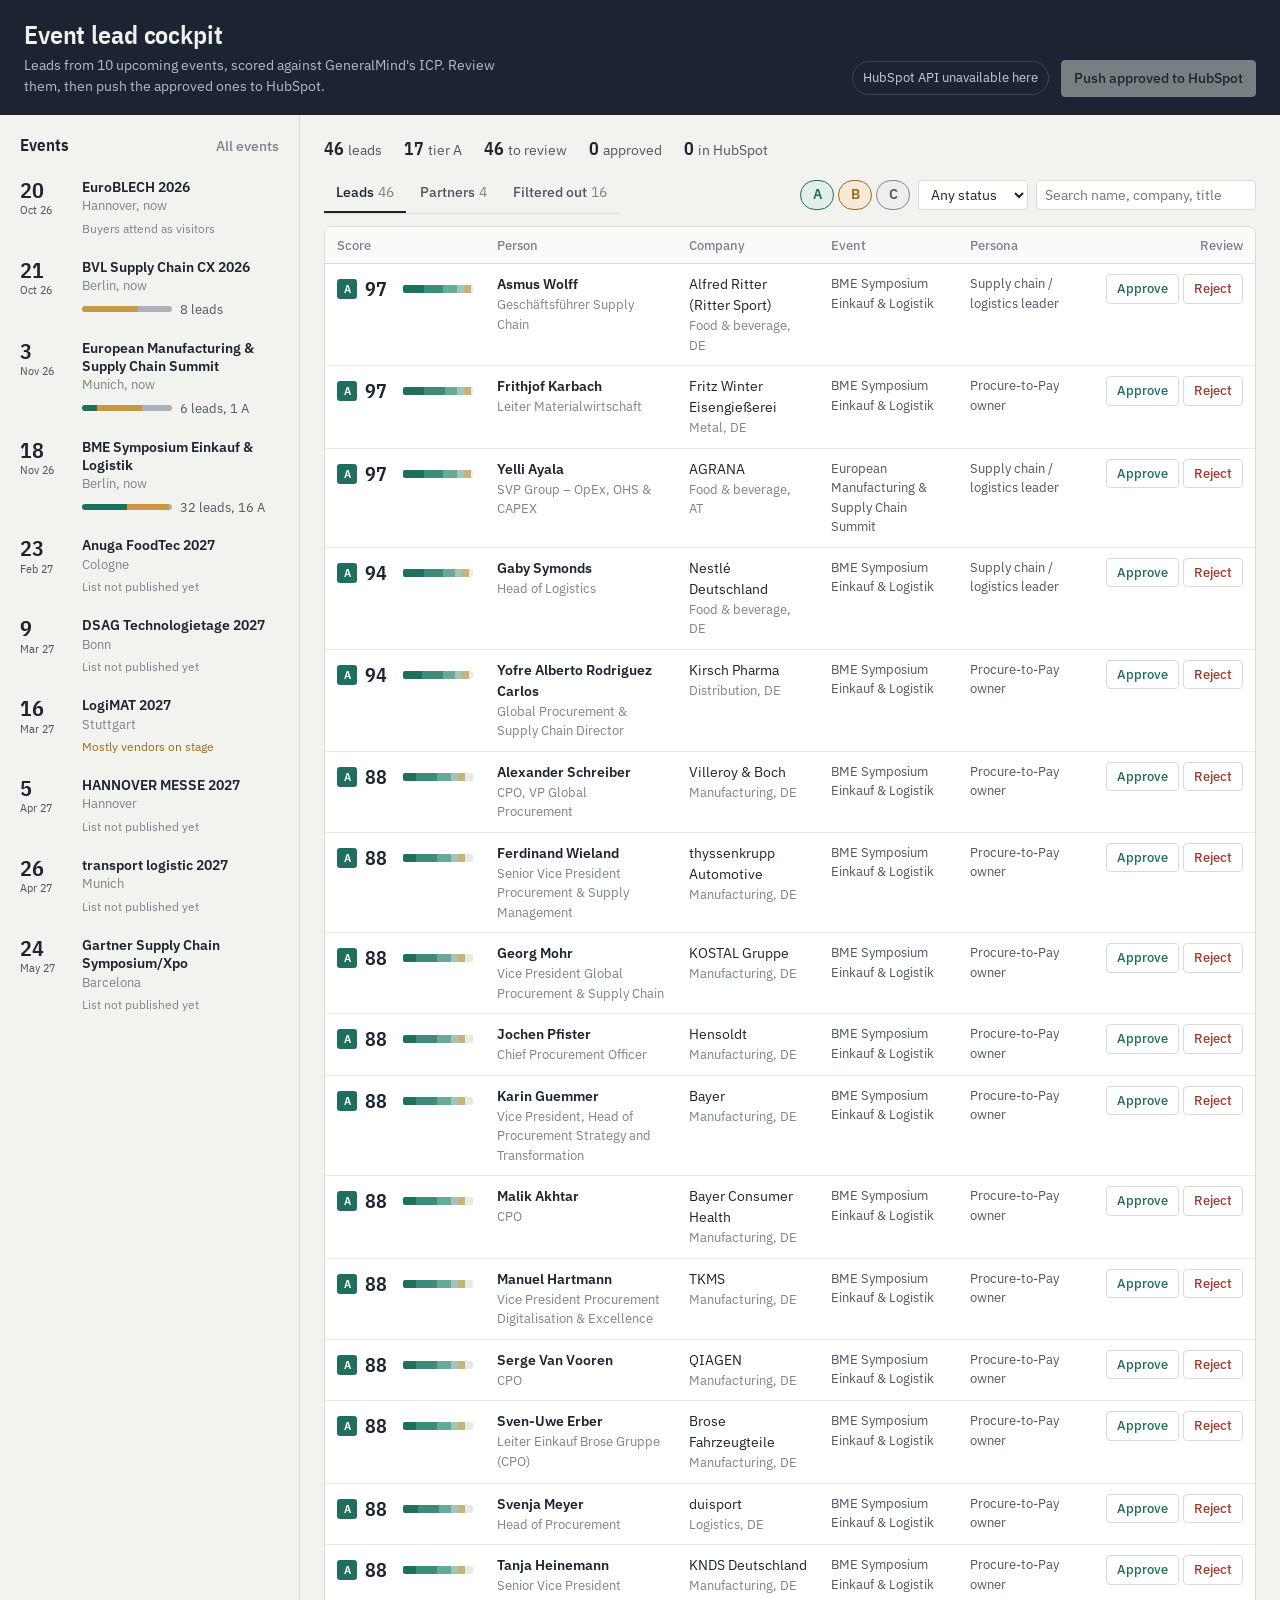
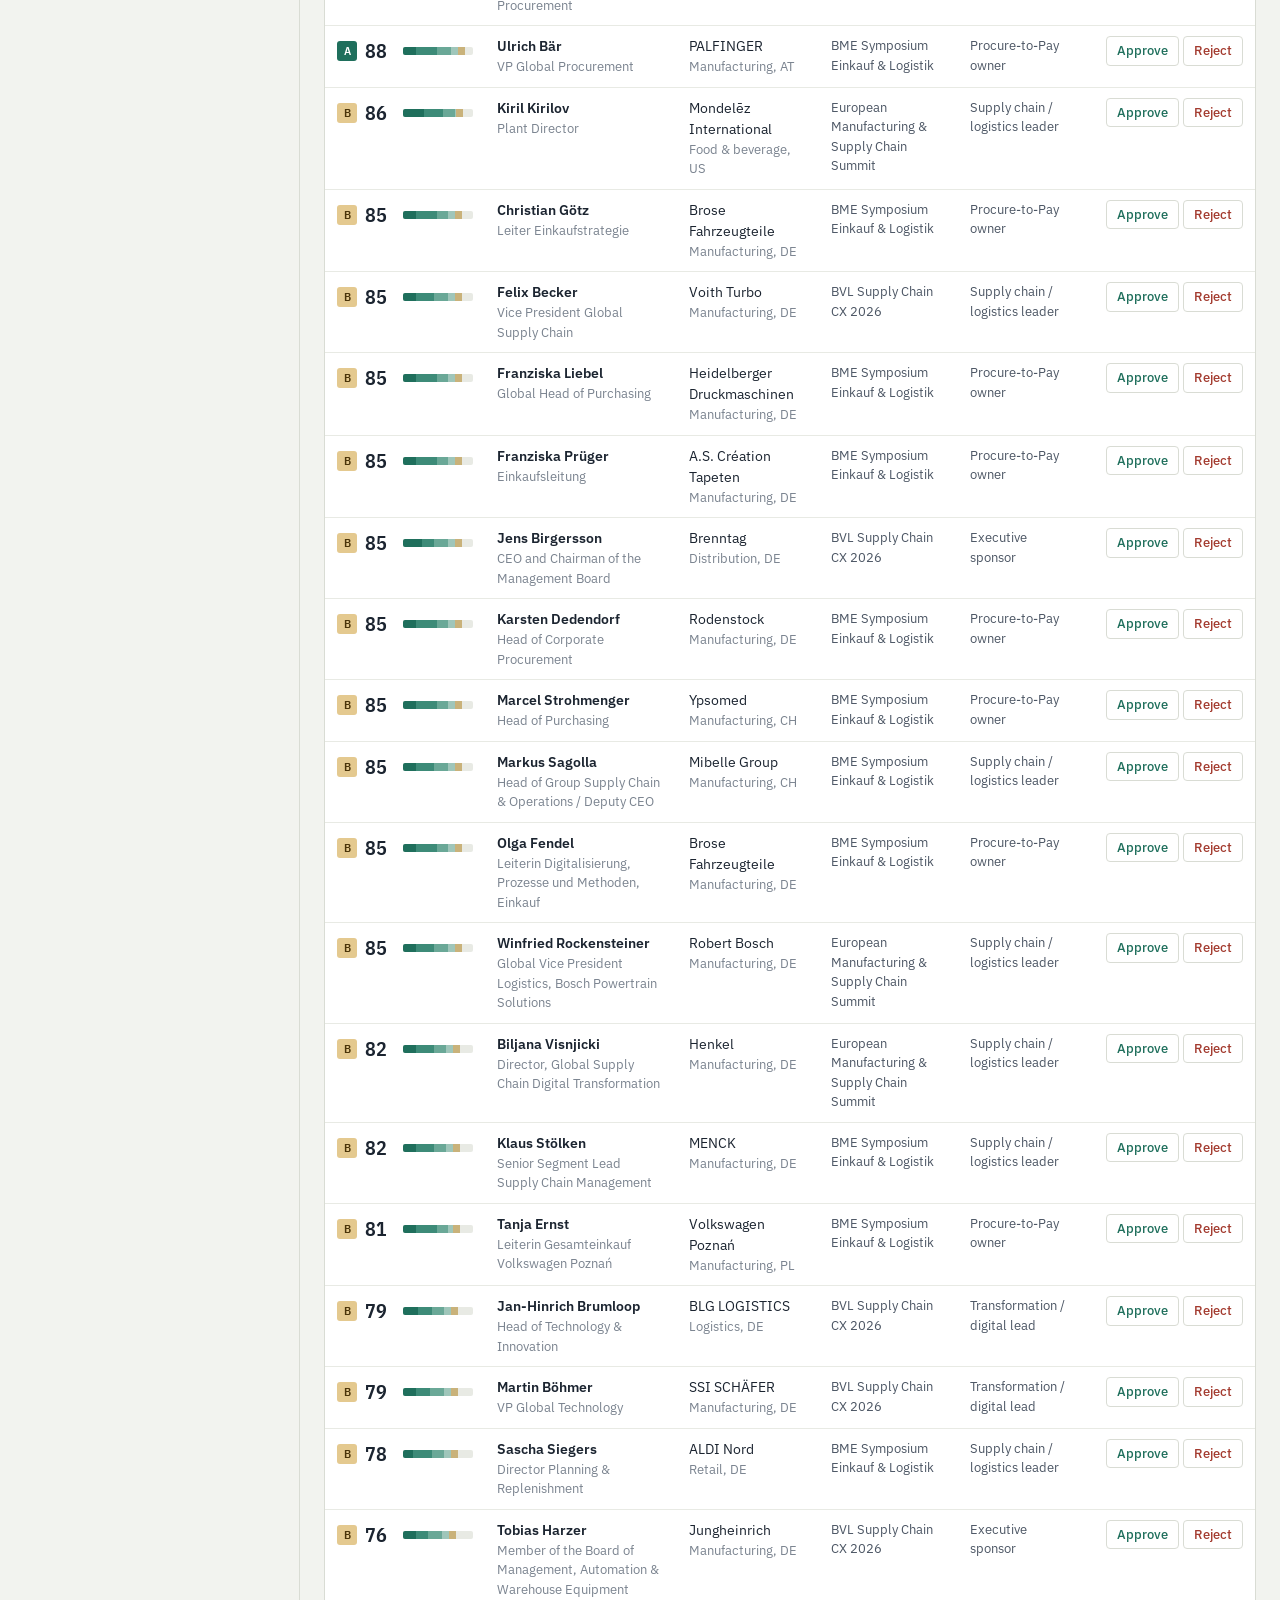
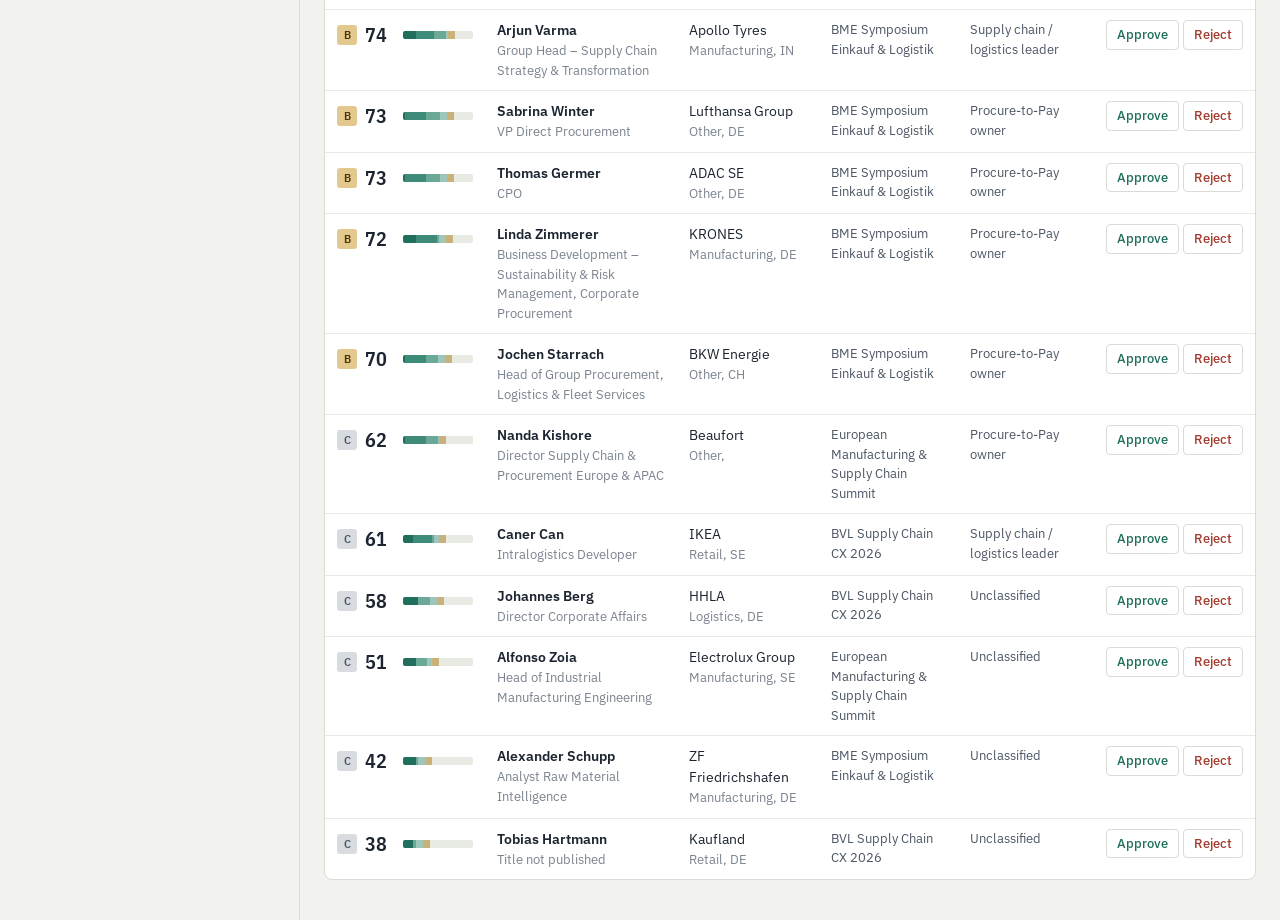
==== index.html @ 16a20e2e "Event lead cockpit: 10 events, ICP scoring, review UI, HubSpot push Co-Authored-By: Claude Opus 5.5 " ====
<!doctype html>
<html lang="en">
<head>
  <meta charset="utf-8">
  <meta name="viewport" content="width=device-width, initial-scale=1">
  <title>Event Lead Cockpit</title>
  <meta name="description" content="Leads sourced from 10 upcoming supply chain events, scored against GeneralMind's ICP, reviewed and pushed to HubSpot.">
  <link rel="preconnect" href="https://fonts.googleapis.com">
  <link rel="preconnect" href="https://fonts.gstatic.com" crossorigin>
  <link href="https://fonts.googleapis.com/css2?family=IBM+Plex+Sans+Condensed:wght@500;600&family=IBM+Plex+Sans:wght@400;500;600&display=swap" rel="stylesheet">
  <link rel="stylesheet" href="styles.css">
</head>
<body>
  <header class="bar">
    <div class="bar-title">
      <h1>Event lead cockpit</h1>
      <p class="bar-sub">Leads from 10 upcoming events, scored against GeneralMind's ICP. Review them, then push the approved ones to HubSpot.</p>
    </div>
    <div class="bar-actions">
      <span id="crmMode" class="mode" title="HubSpot connection">Checking HubSpot…</span>
      <button id="pushBtn" class="btn btn-primary" disabled>Push approved to HubSpot</button>
    </div>
  </header>

  <main class="layout">
    <aside class="events" aria-label="Events">
      <div class="events-head">
        <h2>Events</h2>
        <button id="allEvents" class="link-btn" aria-pressed="true">All events</button>
      </div>
      <ol id="eventList" class="event-list"></ol>
    </aside>

    <section class="work" aria-label="Leads">
      <div id="eventBrief" class="event-brief" hidden></div>

      <div class="summary" id="summary"></div>

      <div class="controls">
        <div class="tabs" role="tablist" aria-label="Record type">
          <button role="tab" class="tab" data-view="leads" aria-selected="true">Leads</button>
          <button role="tab" class="tab" data-view="partners" aria-selected="false">Partners</button>
          <button role="tab" class="tab" data-view="excluded" aria-selected="false">Filtered out</button>
        </div>
        <div class="filters">
          <div class="chips" id="tierChips" role="group" aria-label="Tier">
            <button class="chip" data-tier="A" aria-pressed="true">A</button>
            <button class="chip" data-tier="B" aria-pressed="true">B</button>
            <button class="chip" data-tier="C" aria-pressed="true">C</button>
          </div>
          <label class="select">
            <span class="sr-only">Review status</span>
            <select id="statusFilter">
              <option value="all">Any status</option>
              <option value="pending">To review</option>
              <option value="approved">Approved</option>
              <option value="rejected">Rejected</option>
              <option value="synced">In HubSpot</option>
            </select>
          </label>
          <label class="search">
            <span class="sr-only">Search</span>
            <input id="search" type="search" placeholder="Search name, company, title">
          </label>
        </div>
      </div>

      <div id="tableWrap" class="table-wrap"></div>
    </section>

    <aside id="drawer" class="drawer" aria-label="Lead detail" hidden></aside>
  </main>

  <div id="toast" class="toast" role="status" aria-live="polite" hidden></div>

  <script src="app.js"></script>
</body>
</html>
---- styles.css ----
:root {
  --paper: #f2f3ef;
  --surface: #ffffff;
  --ink: #1b2430;
  --ink-2: #4c5664;
  --ink-3: #7a838f;
  --line: #d9dcd4;
  --line-2: #e8eae4;
  --pine: #1f6f5c;
  --pine-soft: #e3efe9;
  --brass: #9a6b16;
  --brass-soft: #f4ead6;
  --slate: #7d8691;
  --slate-soft: #eceef0;
  --rust: #a33b2f;
  --rust-soft: #f6e4e1;
  --focus: #2f5fd0;

  /* score segments */
  --s-segment: #1f6f5c;
  --s-function: #3d8b78;
  --s-seniority: #6aa897;
  --s-region: #9fc6ba;
  --s-signal: #c9b27a;

  --radius-s: 4px;
  --radius-m: 8px;
  --font: "IBM Plex Sans", system-ui, sans-serif;
  --font-cond: "IBM Plex Sans Condensed", "IBM Plex Sans", system-ui, sans-serif;
}

* { box-sizing: border-box; }
html { -webkit-text-size-adjust: 100%; }
body {
  margin: 0;
  background: var(--paper);
  color: var(--ink);
  font: 400 14px/1.5 var(--font);
  font-feature-settings: "tnum" 1;
}
h1, h2, h3 { font-family: var(--font-cond); font-weight: 600; margin: 0; letter-spacing: -0.005em; }
button, input, select { font: inherit; color: inherit; }
a { color: var(--pine); }
:focus-visible { outline: 2px solid var(--focus); outline-offset: 2px; }
.sr-only { position: absolute; width: 1px; height: 1px; overflow: hidden; clip: rect(0 0 0 0); white-space: nowrap; }

/* ---------- top bar ---------- */
.bar {
  display: flex; align-items: flex-end; justify-content: space-between; gap: 24px;
  padding: 20px 24px 18px;
  background: var(--ink); color: #eef0eb;
}
.bar h1 { font-size: 26px; line-height: 1.1; }
.bar-sub { margin: 6px 0 0; color: #b4bcc6; max-width: 62ch; }
.bar-actions { display: flex; align-items: center; gap: 12px; flex-shrink: 0; }
.mode { font-size: 13px; color: #c8ced6; padding: 6px 10px; border: 1px solid #3a4553; border-radius: 999px; white-space: nowrap; }
.mode[data-mode="live"] { border-color: #3f8c77; color: #bfe3d6; }
.mode[data-mode="dry-run"] { border-color: #8a6a2b; color: #ecd7aa; }

.btn {
  border: 1px solid var(--line); background: var(--surface); color: var(--ink);
  padding: 7px 12px; border-radius: var(--radius-s); cursor: pointer; font-weight: 500;
}
.btn:hover:not(:disabled) { border-color: var(--ink-3); }
.btn:disabled { opacity: .45; cursor: not-allowed; }
.btn-primary { background: #e9efe9; border-color: #e9efe9; color: var(--ink); }
.bar .btn-primary:not(:disabled) { background: #fff; }
.btn-approve { color: var(--pine); }
.btn-approve[aria-pressed="true"] { background: var(--pine); border-color: var(--pine); color: #fff; }
.btn-reject { color: var(--rust); }
.btn-reject[aria-pressed="true"] { background: var(--rust); border-color: var(--rust); color: #fff; }
.link-btn { background: none; border: 0; padding: 0; color: var(--pine); cursor: pointer; font-weight: 500; }
.link-btn[aria-pressed="true"] { color: var(--ink-3); cursor: default; }

/* ---------- layout ---------- */
.layout {
  display: grid;
  grid-template-columns: 300px minmax(0, 1fr);
  min-height: calc(100vh - 92px);
}
.layout.has-drawer { grid-template-columns: 300px minmax(0, 1fr) 380px; }

/* ---------- events rail ---------- */
.events { border-right: 1px solid var(--line); padding: 18px 0 24px; background: var(--paper); }
.events-head { display: flex; align-items: baseline; justify-content: space-between; padding: 0 20px 10px; }
.events-head h2 { font-size: 17px; }
.event-list { list-style: none; margin: 0; padding: 0; }
.event-item button {
  display: grid; grid-template-columns: 52px 1fr; gap: 10px; width: 100%;
  text-align: left; background: none; border: 0; border-left: 3px solid transparent;
  padding: 10px 20px 10px 17px; cursor: pointer;
}
.event-item button:hover { background: #e9ebe5; }
.event-item button[aria-current="true"] { background: var(--surface); border-left-color: var(--ink); }
.event-date { font-family: var(--font-cond); line-height: 1.1; color: var(--ink-2); }
.event-date b { display: block; font-size: 22px; color: var(--ink); font-weight: 600; }
.event-date small { font-size: 12px; }
.event-name { display: block; font-weight: 600; line-height: 1.3; }
.event-meta { display: block; color: var(--ink-3); font-size: 12.5px; }
.event-yield .status-tag { display: block; }
.event-yield { display: flex; align-items: center; gap: 8px; margin-top: 5px; font-size: 12.5px; color: var(--ink-2); }
.yield-bar { display: flex; height: 6px; width: 90px; background: var(--line-2); border-radius: 3px; overflow: hidden; }
.yield-bar span { display: block; height: 100%; }
.y-A { background: var(--pine); } .y-B { background: #c79a42; } .y-C { background: #aab1b9; }
.status-tag { font-size: 12px; color: var(--ink-3); }
.status-tag[data-s="published"] { color: var(--pine); }
.status-tag[data-s="vendor-heavy"] { color: var(--brass); }

/* ---------- work area ---------- */
.work { padding: 20px 24px 40px; min-width: 0; }
.event-brief {
  background: var(--surface); border: 1px solid var(--line); border-radius: var(--radius-m);
  padding: 16px 18px; margin-bottom: 16px;
}
.event-brief h2 { font-size: 21px; }
.event-brief .when { color: var(--ink-2); margin: 2px 0 10px; }
.event-brief dl { display: grid; grid-template-columns: 130px 1fr; gap: 6px 16px; margin: 0; }
.event-brief dt { color: var(--ink-3); }
.event-brief dd { margin: 0; max-width: 72ch; }

.summary { display: flex; flex-wrap: wrap; gap: 6px 22px; margin-bottom: 14px; color: var(--ink-2); }
.summary b { color: var(--ink); font-family: var(--font-cond); font-size: 18px; font-weight: 600; margin-right: 4px; }

.controls { display: flex; flex-wrap: wrap; align-items: center; justify-content: space-between; gap: 12px; margin-bottom: 12px; }
.tabs { display: flex; gap: 2px; border-bottom: 1px solid var(--line); }
.tab { background: none; border: 0; border-bottom: 2px solid transparent; padding: 6px 12px 8px; cursor: pointer; color: var(--ink-2); font-weight: 500; }
.tab[aria-selected="true"] { color: var(--ink); border-bottom-color: var(--ink); }
.tab .n { color: var(--ink-3); font-weight: 400; margin-left: 4px; }
.filters { display: flex; flex-wrap: wrap; gap: 8px; align-items: center; }
.chips { display: flex; gap: 4px; }
.chip { border: 1px solid var(--line); background: var(--surface); border-radius: 999px; width: 34px; height: 30px; cursor: pointer; font-weight: 600; color: var(--ink-3); }
.chip[aria-pressed="true"][data-tier="A"] { background: var(--pine-soft); border-color: var(--pine); color: var(--pine); }
.chip[aria-pressed="true"][data-tier="B"] { background: var(--brass-soft); border-color: var(--brass); color: var(--brass); }
.chip[aria-pressed="true"][data-tier="C"] { background: var(--slate-soft); border-color: var(--slate); color: var(--ink-2); }
.select select, .search input {
  height: 30px; border: 1px solid var(--line); border-radius: var(--radius-s); background: var(--surface); padding: 0 8px;
}
.search input { width: 220px; }

/* ---------- table ---------- */
.table-wrap { background: var(--surface); border: 1px solid var(--line); border-radius: var(--radius-m); overflow-x: auto; }
.layout.has-drawer .col-event { display: none; }
table { width: 100%; border-collapse: collapse; }
th { text-align: left; font-weight: 500; color: var(--ink-3); font-size: 12.5px; padding: 9px 12px; border-bottom: 1px solid var(--line); background: #fafbf8; }
td { padding: 10px 12px; border-bottom: 1px solid var(--line-2); vertical-align: top; }
tbody tr { cursor: pointer; }
tbody tr:hover { background: #f8f9f6; }
tbody tr[aria-selected="true"] { background: #eef4f1; }
tbody tr:last-child td { border-bottom: 0; }
.col-score { width: 132px; }
.col-review { width: 172px; text-align: right; }
.person b { font-weight: 600; }
.person .t, .co .s { color: var(--ink-3); font-size: 13px; }
.co .s { text-transform: none; }

.score { display: flex; align-items: center; gap: 8px; }
.score-num { font-family: var(--font-cond); font-weight: 600; font-size: 20px; width: 30px; }
.score-bar { display: flex; height: 8px; width: 70px; background: var(--line-2); border-radius: 2px; overflow: hidden; }
.score-bar span { display: block; height: 100%; }
.tier { display: inline-block; font-family: var(--font-cond); font-weight: 600; font-size: 12px; width: 20px; height: 20px; line-height: 20px; text-align: center; border-radius: 3px; }
.tier-A { background: var(--pine); color: #fff; }
.tier-B { background: #e4c98f; color: #4a3409; }
.tier-C { background: #d8dce0; color: var(--ink-2); }
.review { display: inline-flex; gap: 4px; }
.review .btn { padding: 4px 10px; font-size: 13px; }
.synced { color: var(--pine); font-weight: 500; font-size: 13px; }
.persona { font-size: 13px; color: var(--ink-2); }

.empty { padding: 36px 20px; text-align: center; color: var(--ink-2); }
.empty p { max-width: 52ch; margin: 6px auto 0; }

/* ---------- drawer ---------- */
.drawer { border-left: 1px solid var(--line); background: var(--surface); padding: 20px 20px 32px; position: sticky; top: 0; align-self: start; max-height: 100vh; overflow-y: auto; }
.drawer-close { float: right; }
.drawer h2 { font-size: 21px; margin-right: 60px; }
.drawer .sub { color: var(--ink-2); margin: 2px 0 14px; }
.drawer h3 { font-size: 15px; margin: 18px 0 8px; }
.big-score { display: flex; align-items: baseline; gap: 10px; }
.big-score .n { font-family: var(--font-cond); font-size: 40px; font-weight: 600; line-height: 1; }
.big-score .of { color: var(--ink-3); }
.factors { list-style: none; margin: 0; padding: 0; }
.factors li { display: grid; grid-template-columns: 92px 1fr 42px; gap: 8px; align-items: center; padding: 5px 0; }
.factors .why { grid-column: 2 / 4; color: var(--ink-3); font-size: 12.5px; margin-top: -4px; }
.factor-track { height: 8px; background: var(--line-2); border-radius: 2px; overflow: hidden; }
.factor-track span { display: block; height: 100%; }
.factor-pts { text-align: right; color: var(--ink-2); font-size: 13px; }
.opener { background: var(--pine-soft); border-radius: var(--radius-m); padding: 12px 14px; }
.opener b { display: block; }
.flags { margin: 0; padding-left: 18px; color: var(--brass); }
.facts { display: grid; grid-template-columns: 96px 1fr; gap: 4px 12px; margin: 0; }
.facts dt { color: var(--ink-3); }
.facts dd { margin: 0; overflow-wrap: anywhere; }
.drawer-actions { display: flex; gap: 8px; margin-top: 18px; }

/* ---------- toast ---------- */
.toast {
  position: fixed; bottom: 20px; left: 50%; transform: translateX(-50%);
  background: var(--ink); color: #fff; padding: 10px 16px; border-radius: var(--radius-m);
  max-width: min(560px, calc(100vw - 32px)); box-shadow: 0 6px 24px rgba(27, 36, 48, .25);
}

/* ---------- responsive ---------- */
@media (max-width: 1180px) {
  .layout.has-drawer { grid-template-columns: 260px minmax(0, 1fr); }
  .layout.has-drawer .drawer { position: fixed; right: 0; top: 0; bottom: 0; width: min(400px, 100vw); max-height: none; z-index: 10; box-shadow: -8px 0 30px rgba(27,36,48,.15); }
  .layout { grid-template-columns: 260px minmax(0, 1fr); }
}
@media (max-width: 820px) {
  .bar { flex-direction: column; align-items: flex-start; padding: 16px; }
  .bar-actions { width: 100%; justify-content: space-between; }
  .layout, .layout.has-drawer { grid-template-columns: minmax(0, 1fr); }
  .events { min-width: 0; }
  .events { border-right: 0; border-bottom: 1px solid var(--line); padding-bottom: 8px; }
  .event-list { display: flex; overflow-x: auto; gap: 4px; padding: 0 12px 8px; scroll-snap-type: x mandatory; }
  .event-item { flex: 0 0 240px; scroll-snap-align: start; display: flex; }
  .event-item button { height: 100%; }
  .event-item button { border-left: 0; border: 1px solid var(--line); border-radius: var(--radius-m); background: var(--surface); padding: 10px; }
  .event-item button[aria-current="true"] { border-color: var(--ink); }
  .events-head { padding: 0 16px 8px; }
  .work { padding: 16px; }
  .search input { width: 100%; }
  .filters { width: 100%; }
  .search { display: flex; flex: 1; min-width: 0; }
  .tabs { width: 100%; }
  .event-brief dl { grid-template-columns: 1fr; }
  .event-brief dt { margin-top: 6px; }
  thead { display: none; }
  table, tbody, tr, td { display: block; width: 100%; }
  tbody tr { display: grid; grid-template-columns: 1fr auto; gap: 4px 10px; padding: 12px; border-bottom: 1px solid var(--line-2); }
  td { border: 0; padding: 0; }
  tbody td.col-score { grid-column: 2; grid-row: 1; width: auto; display: block; }
  td.col-person { grid-column: 1; grid-row: 1; }
  td.col-co, td.col-event, td.col-persona { grid-column: 1 / 3; }
  td.col-review { grid-column: 1 / 3; text-align: left; width: auto; margin-top: 6px; }
  .score-bar { display: none; }
}
@media (prefers-reduced-motion: reduce) { * { transition: none !important; animation: none !important; } }
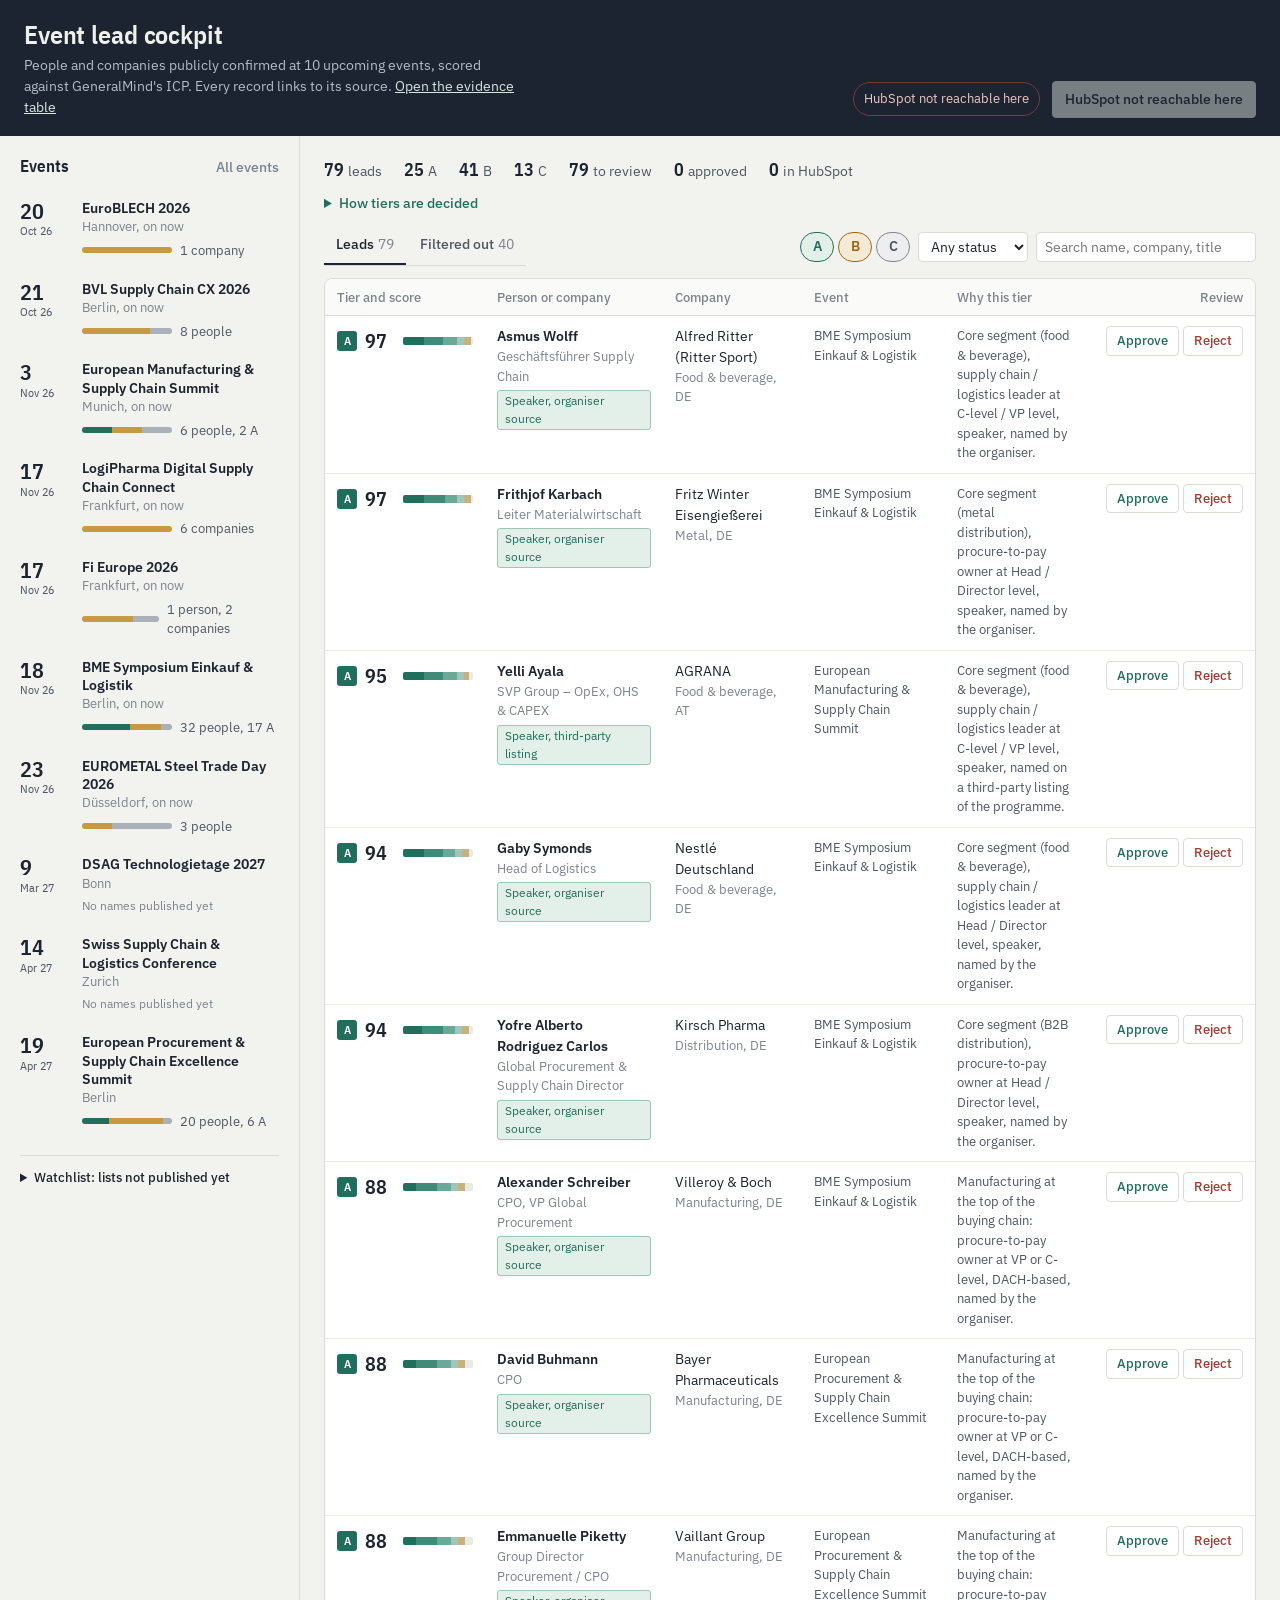
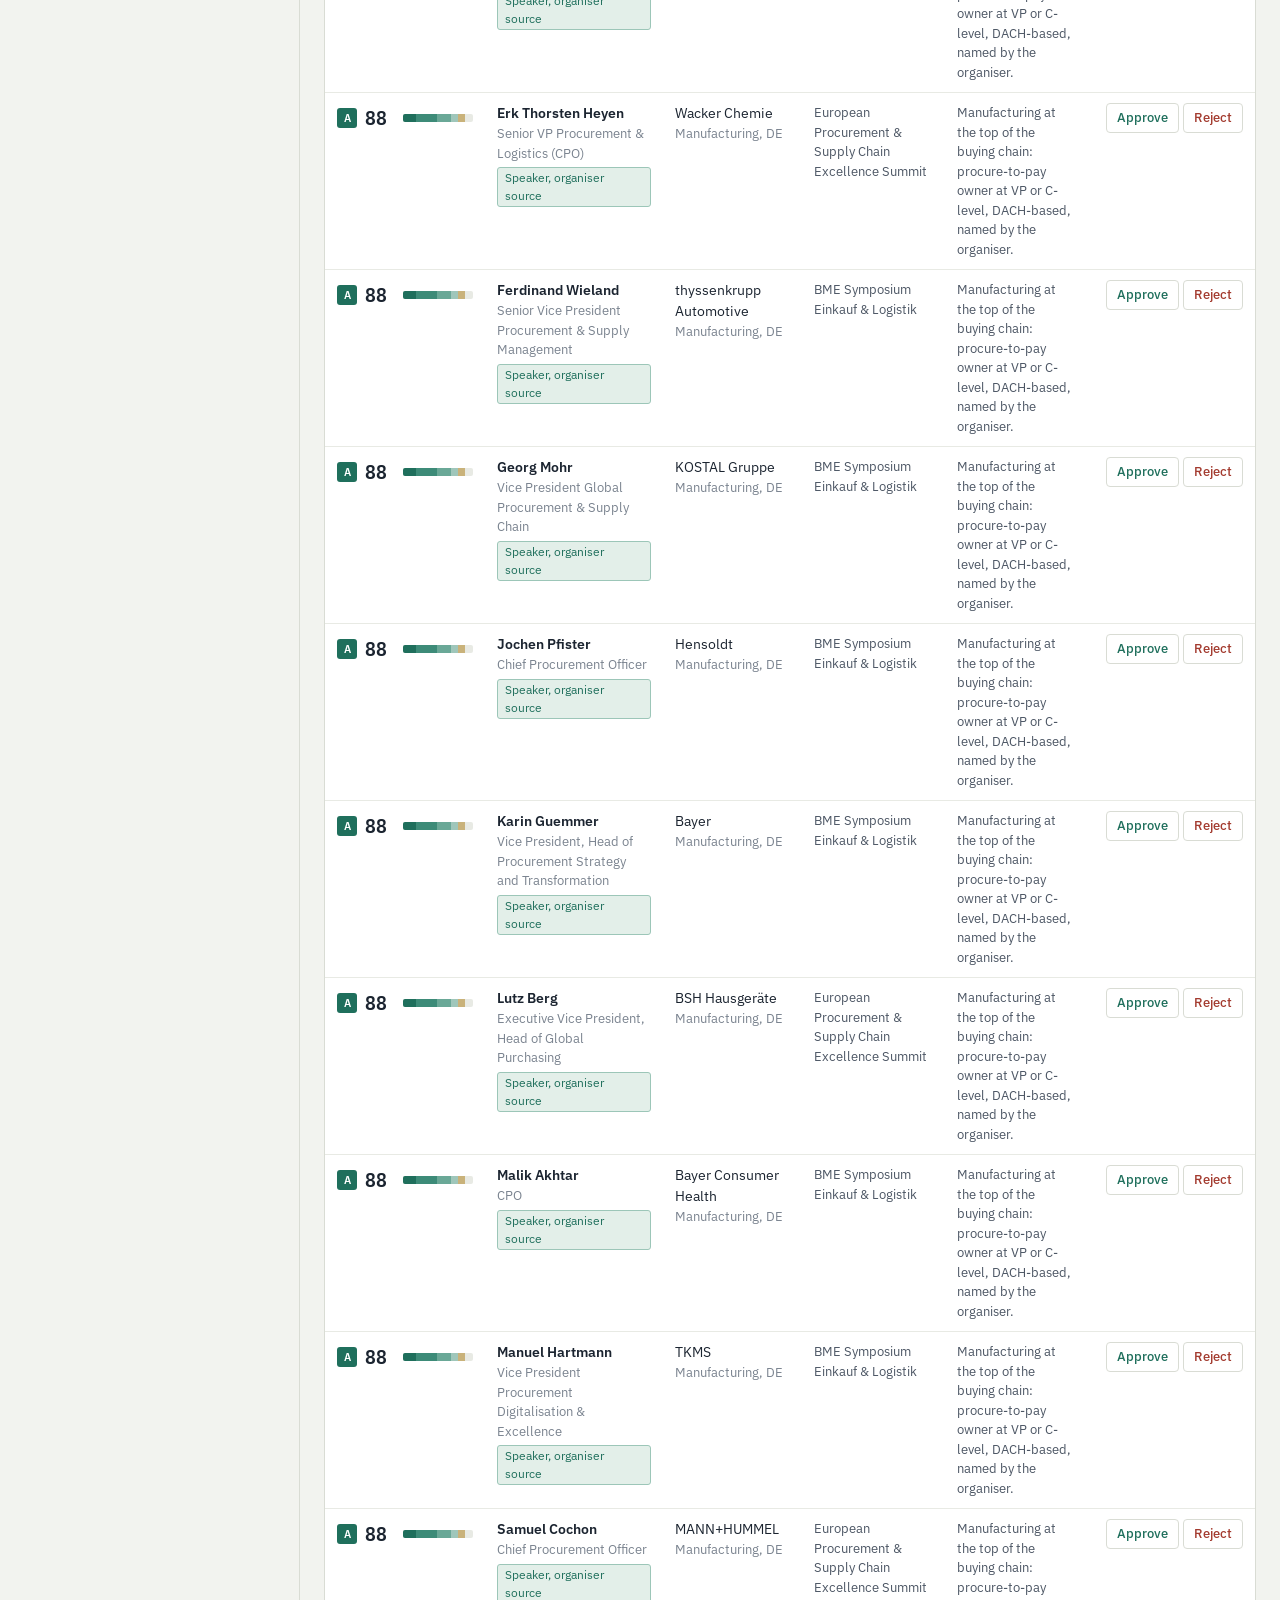
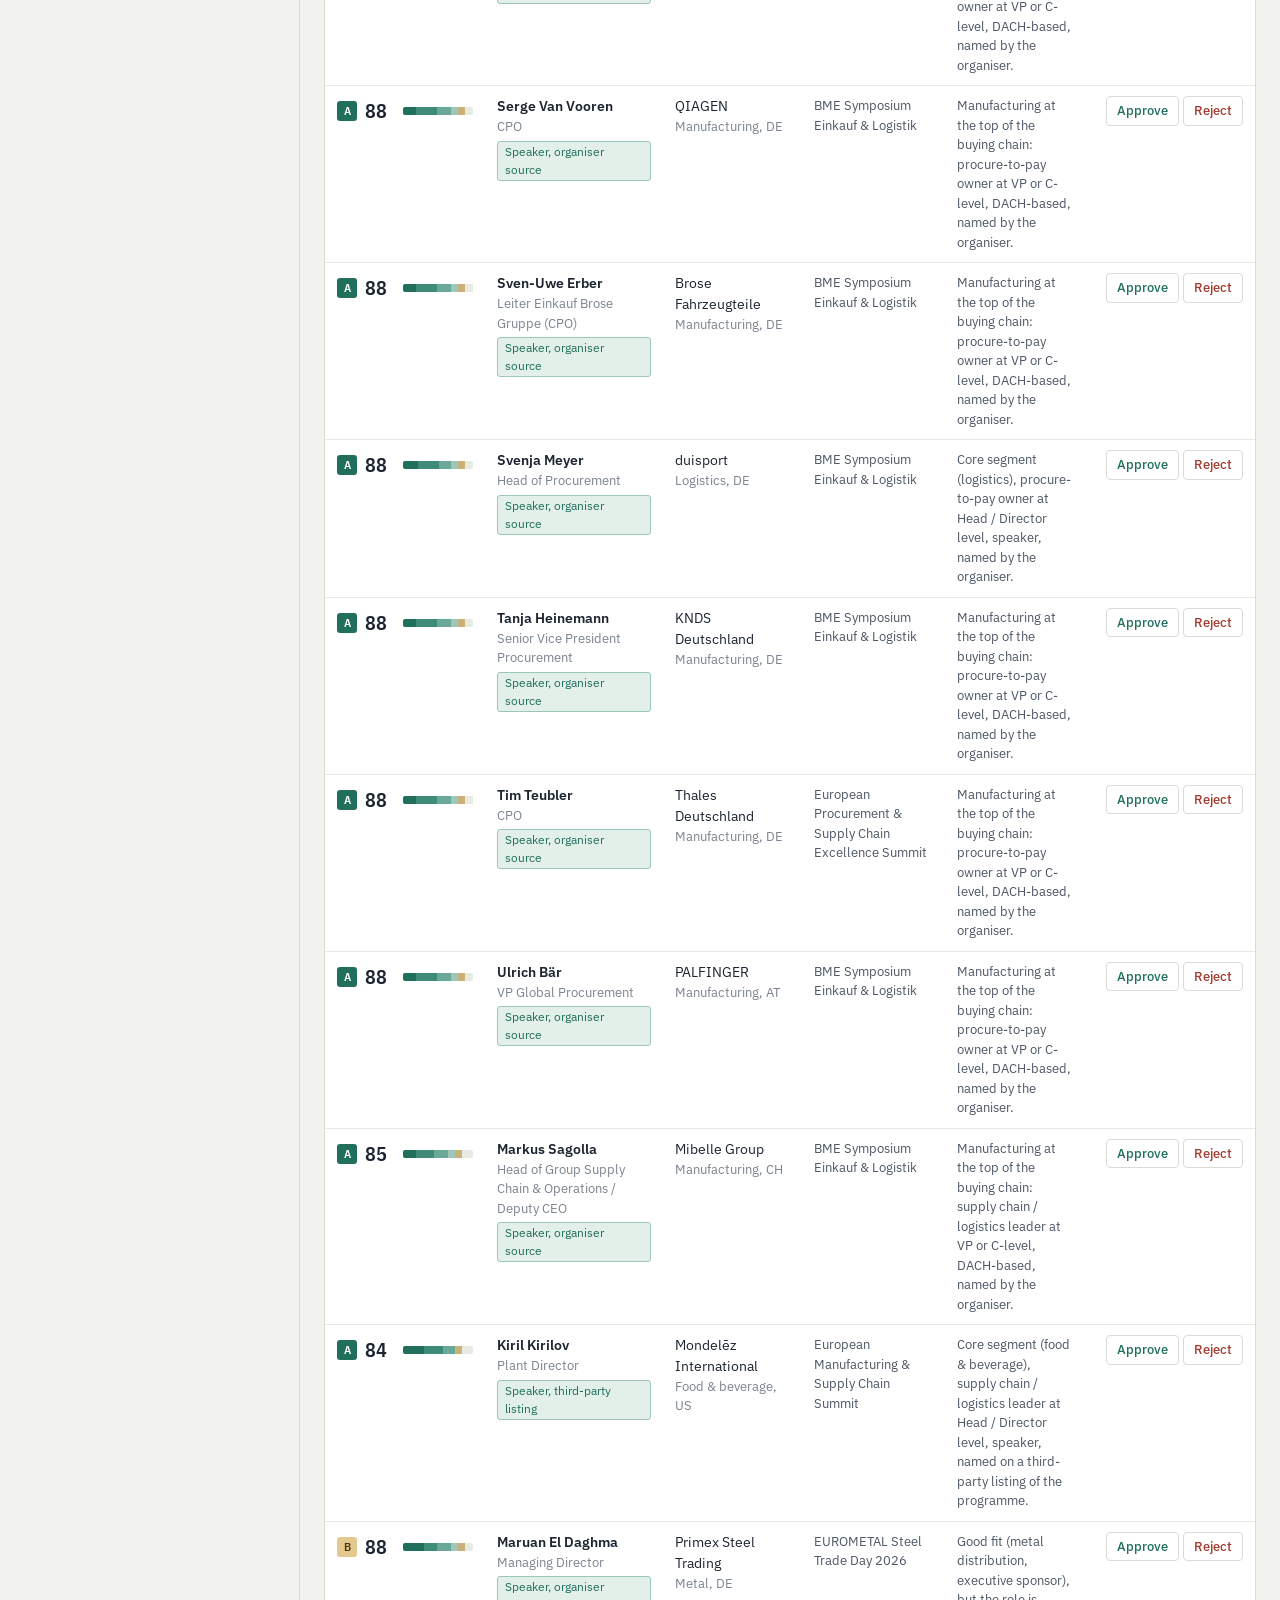
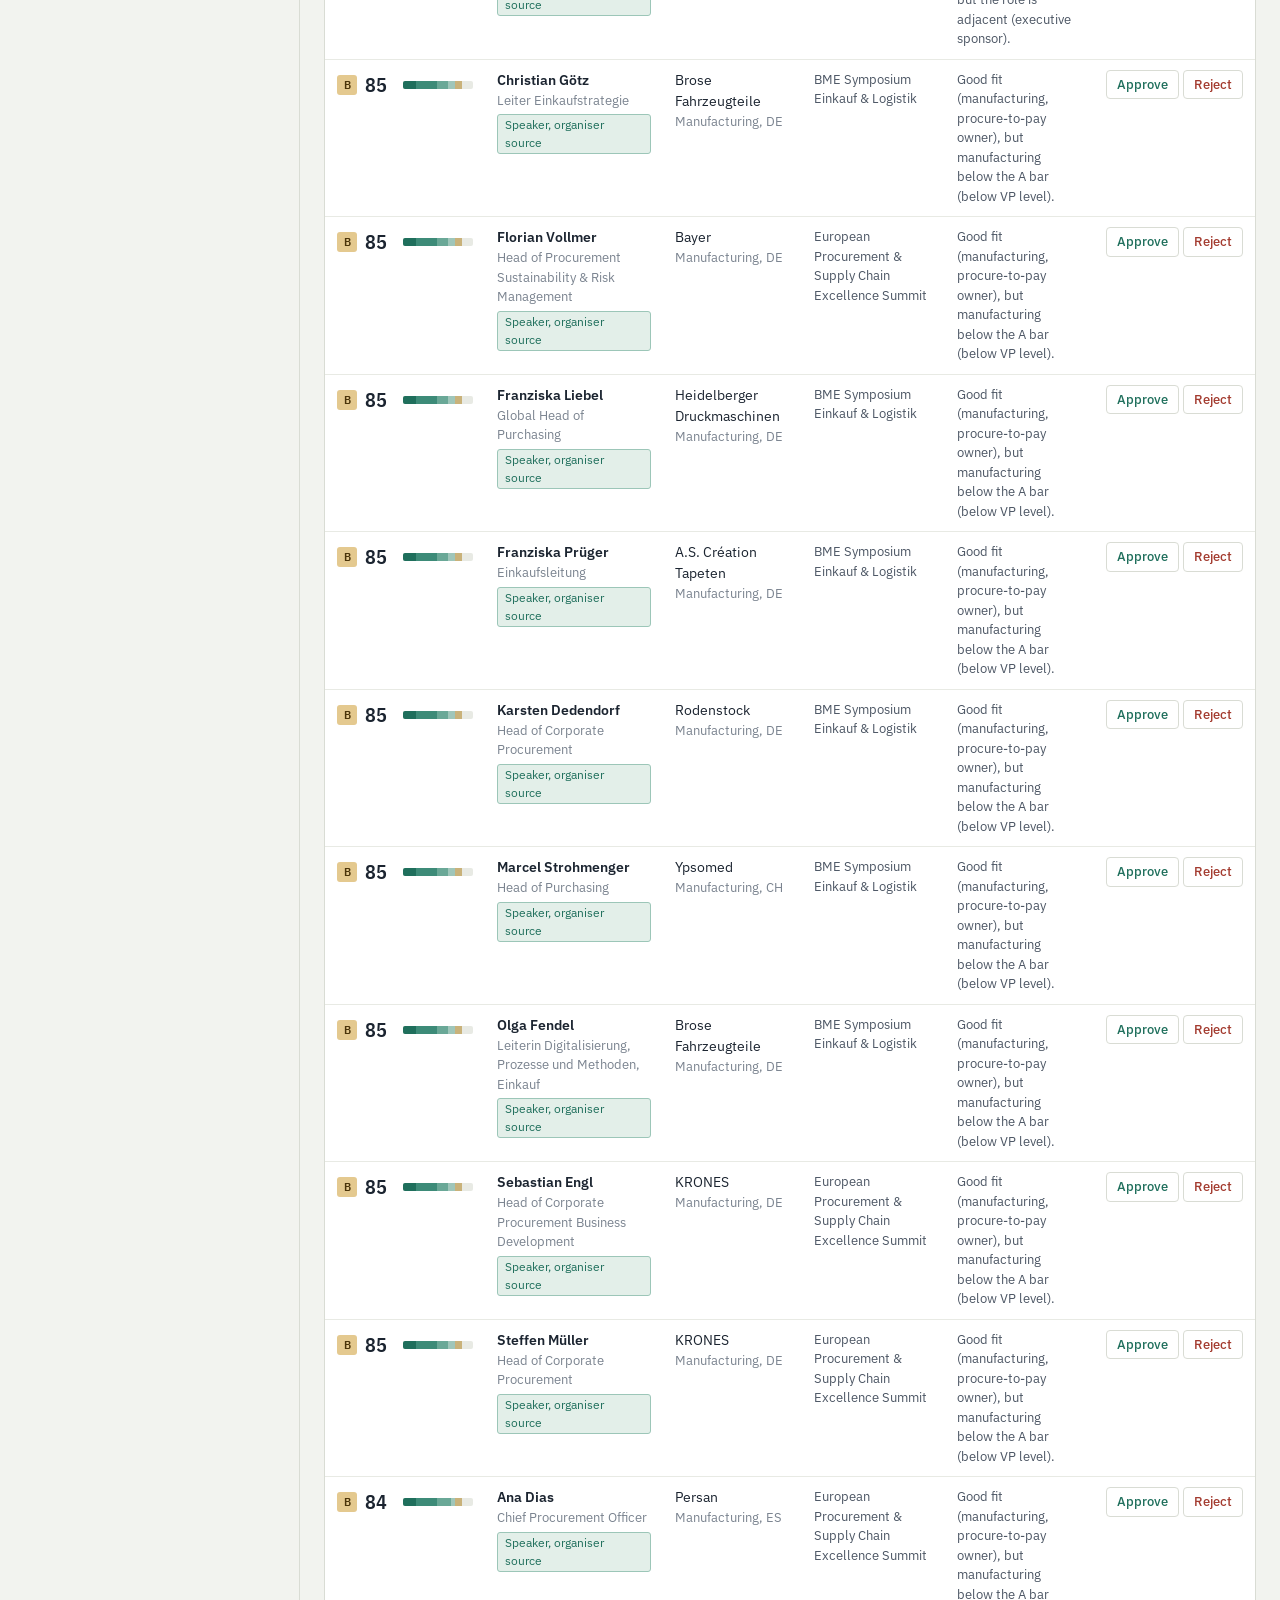
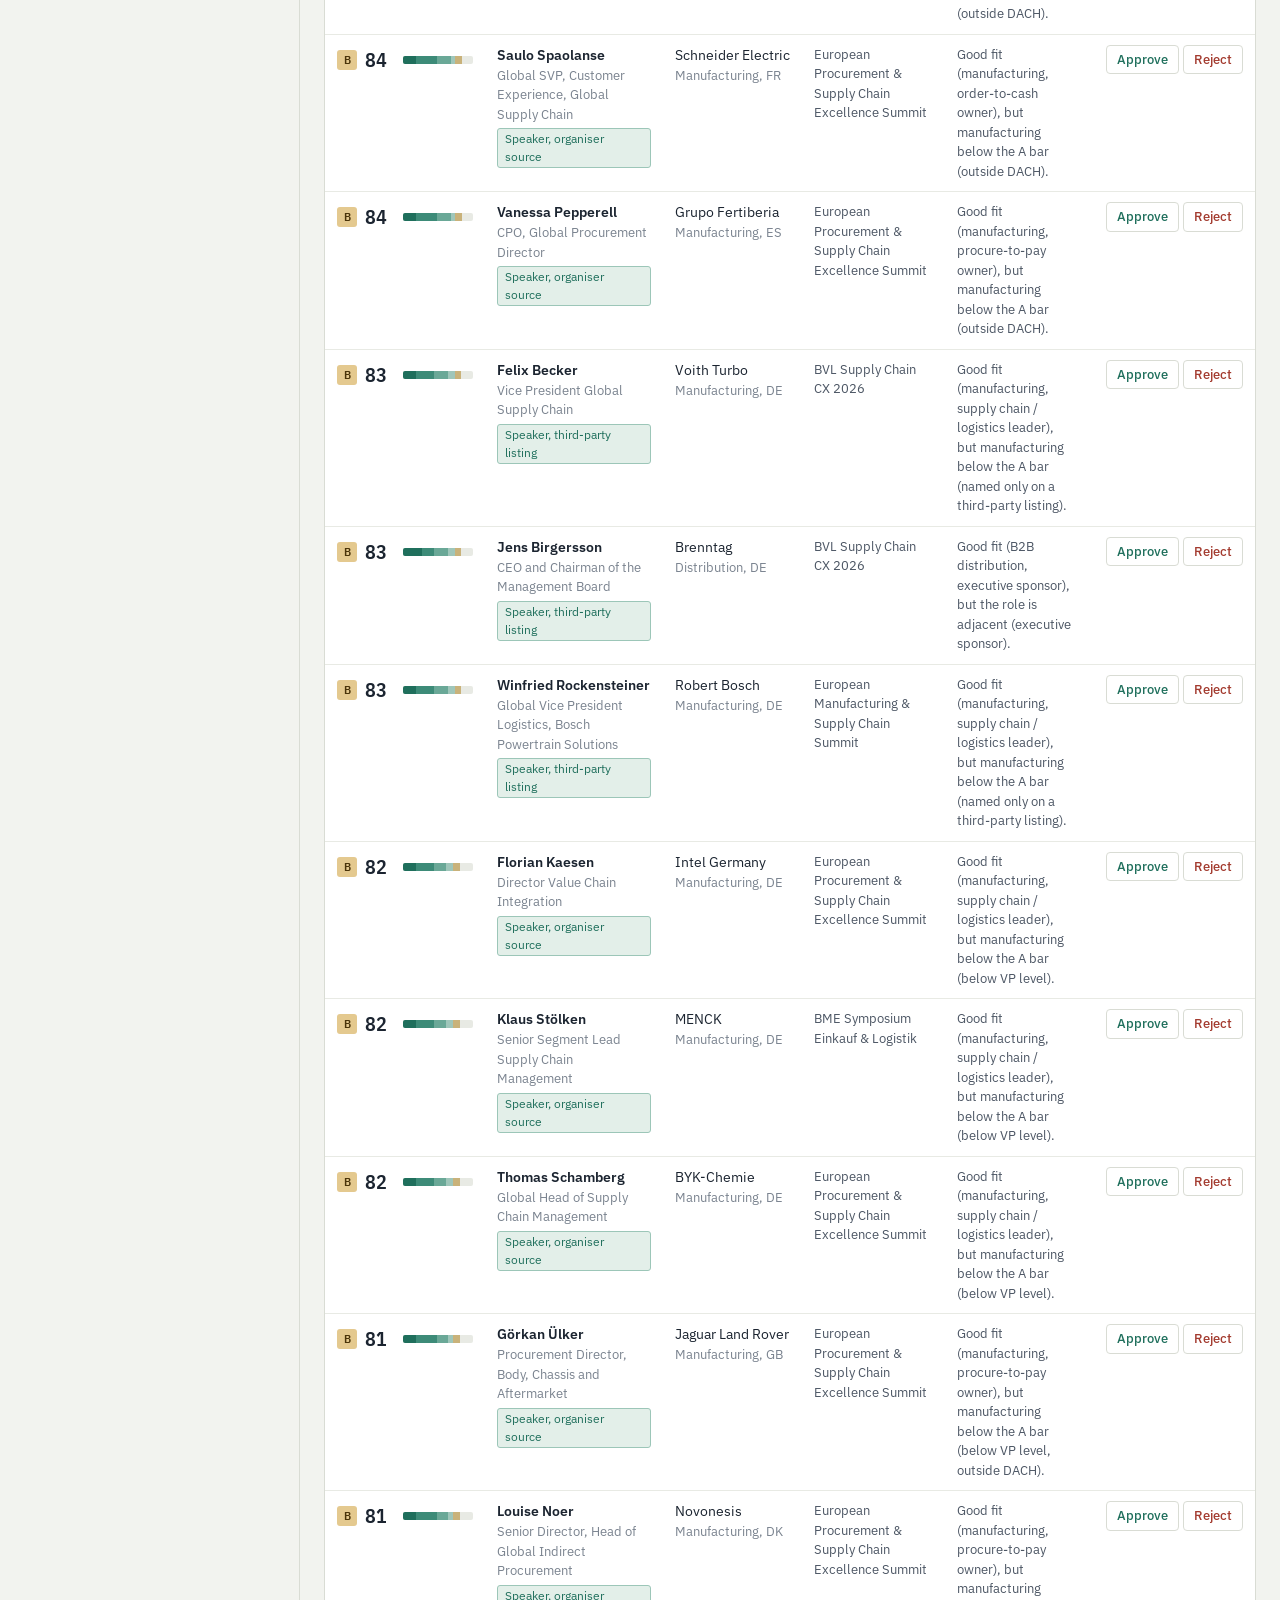
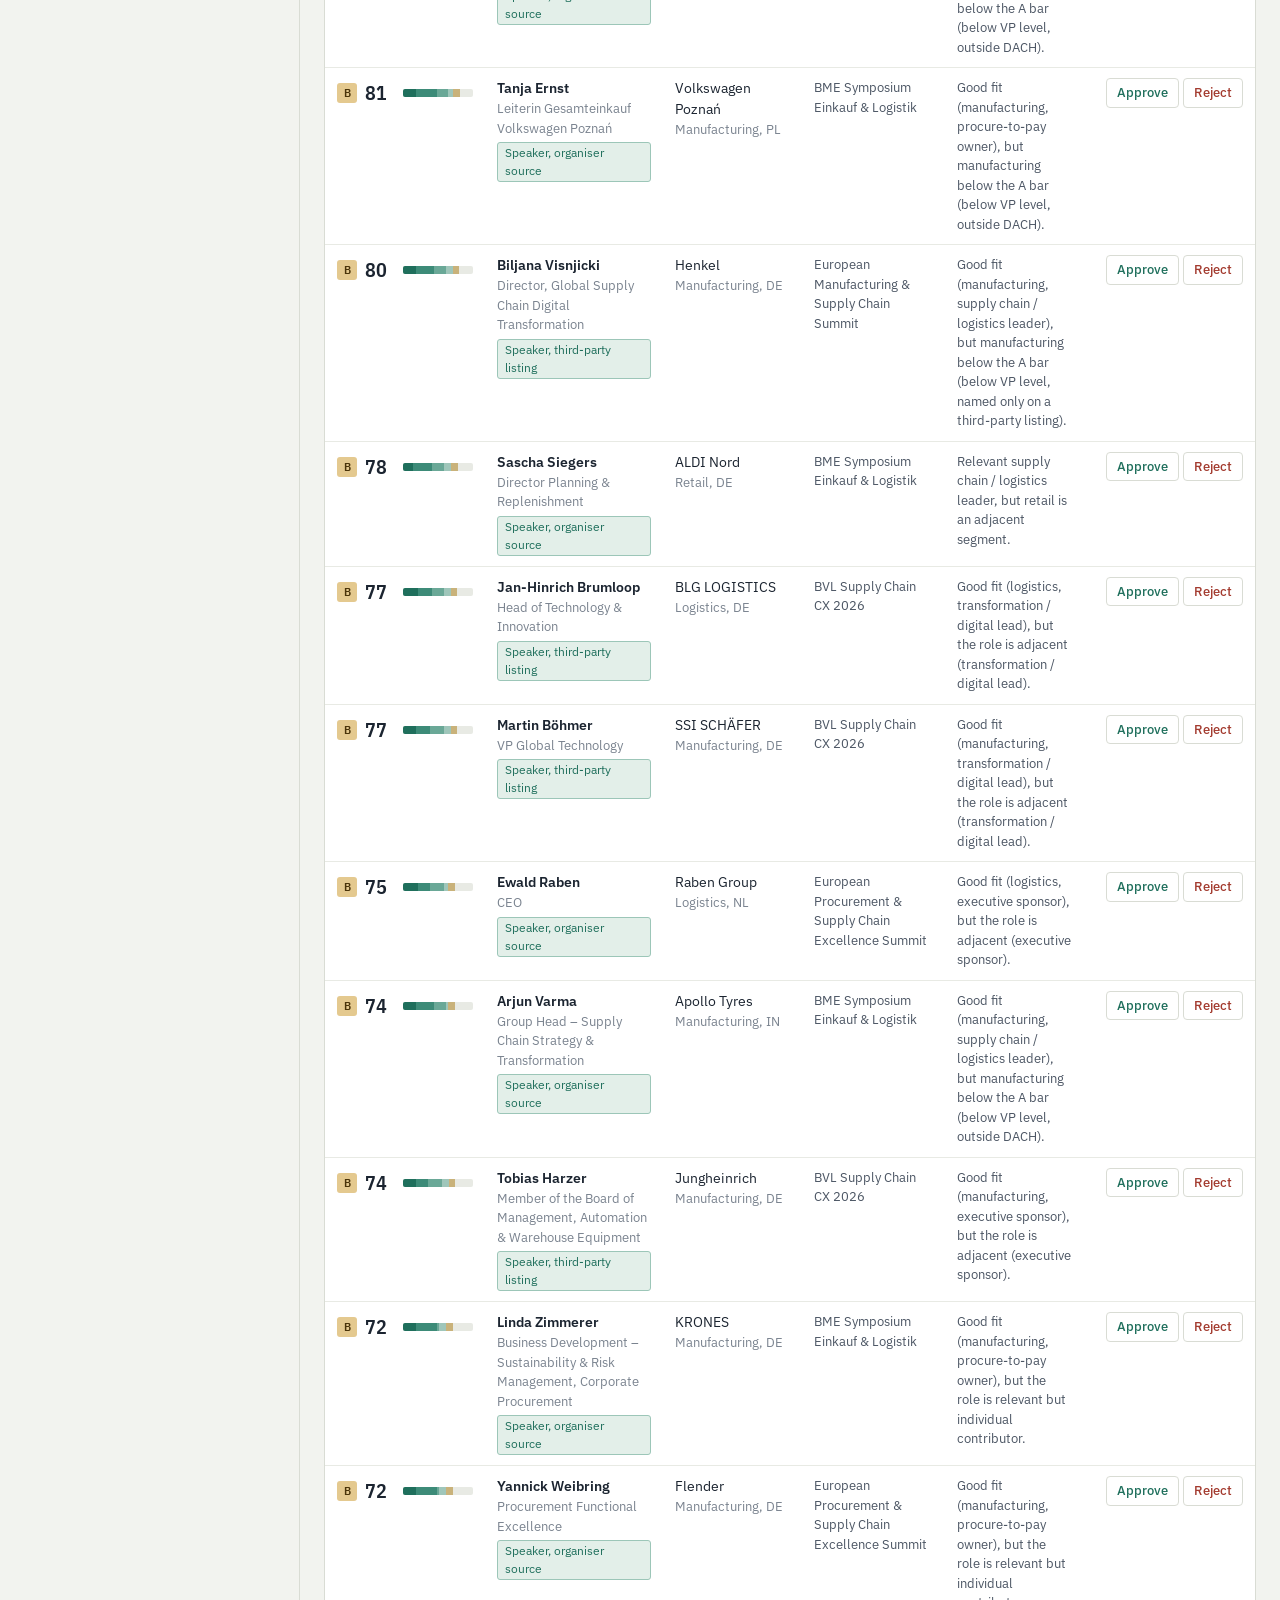
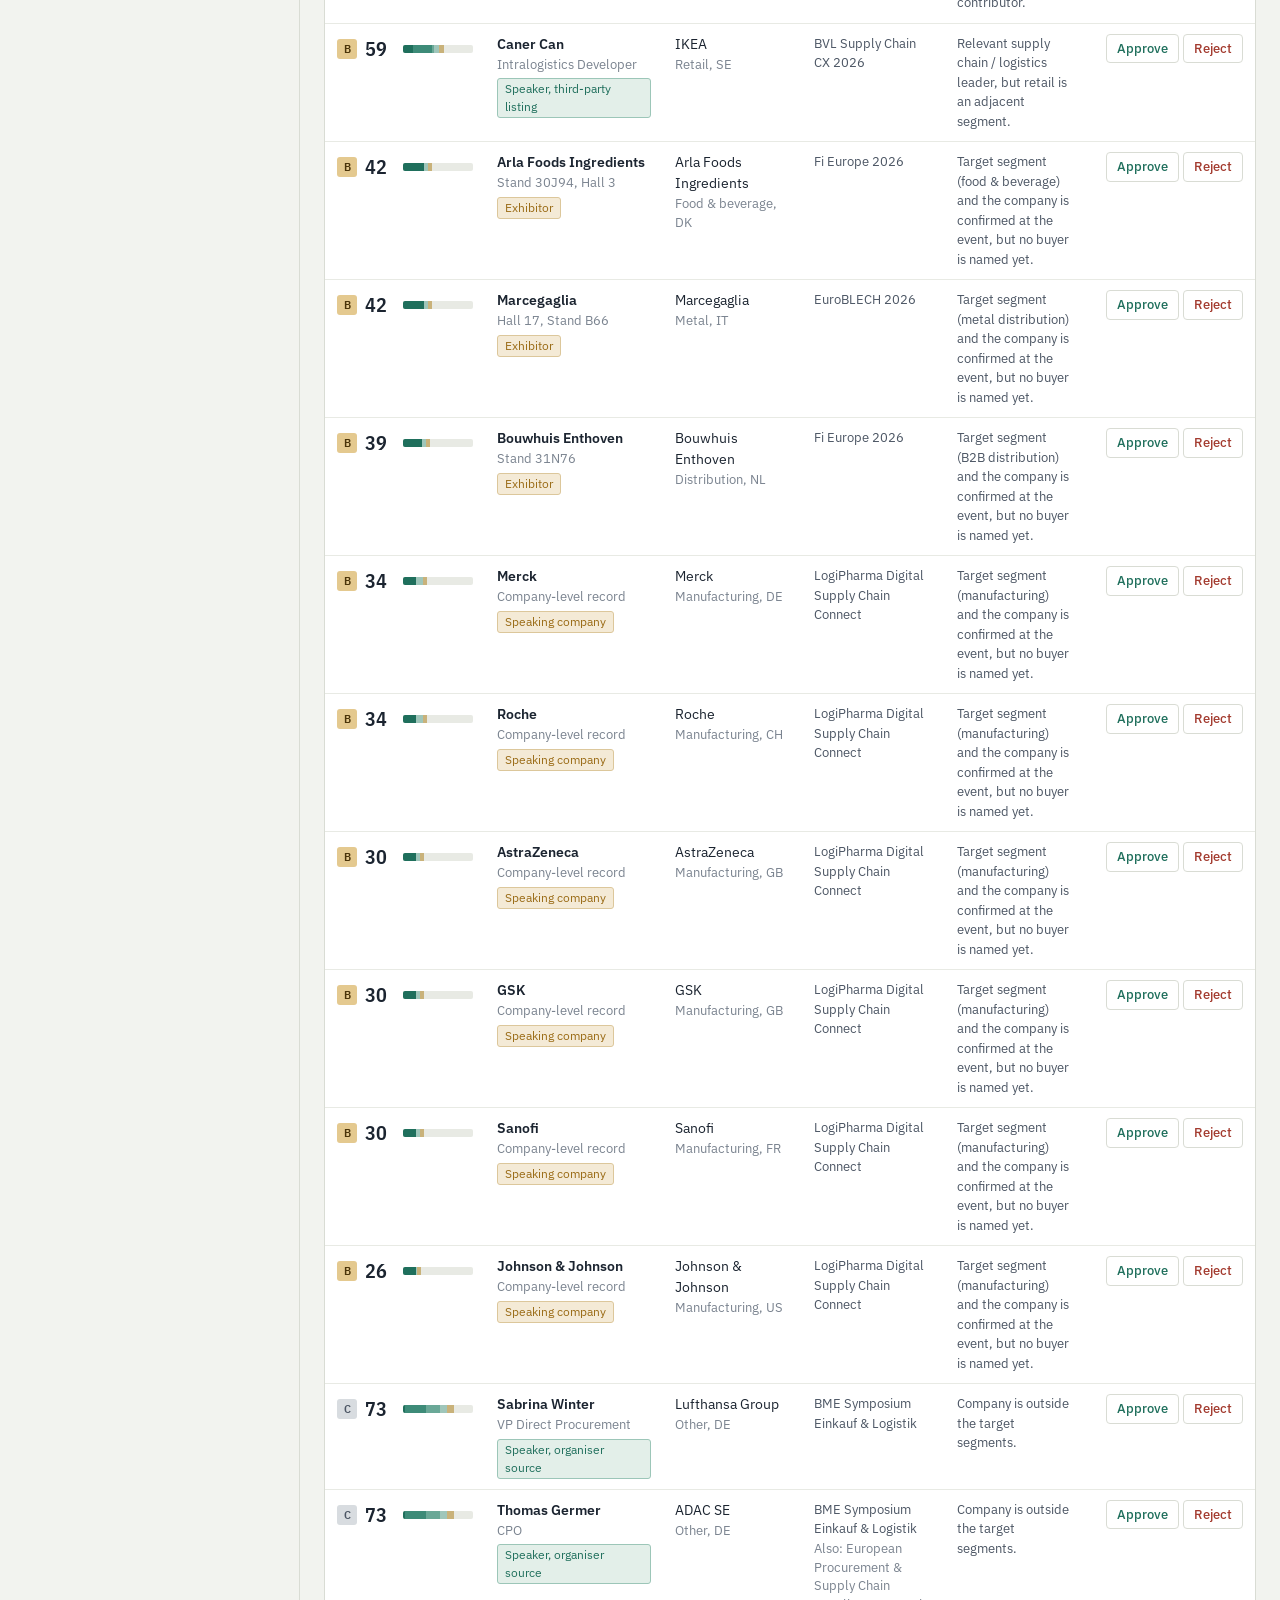
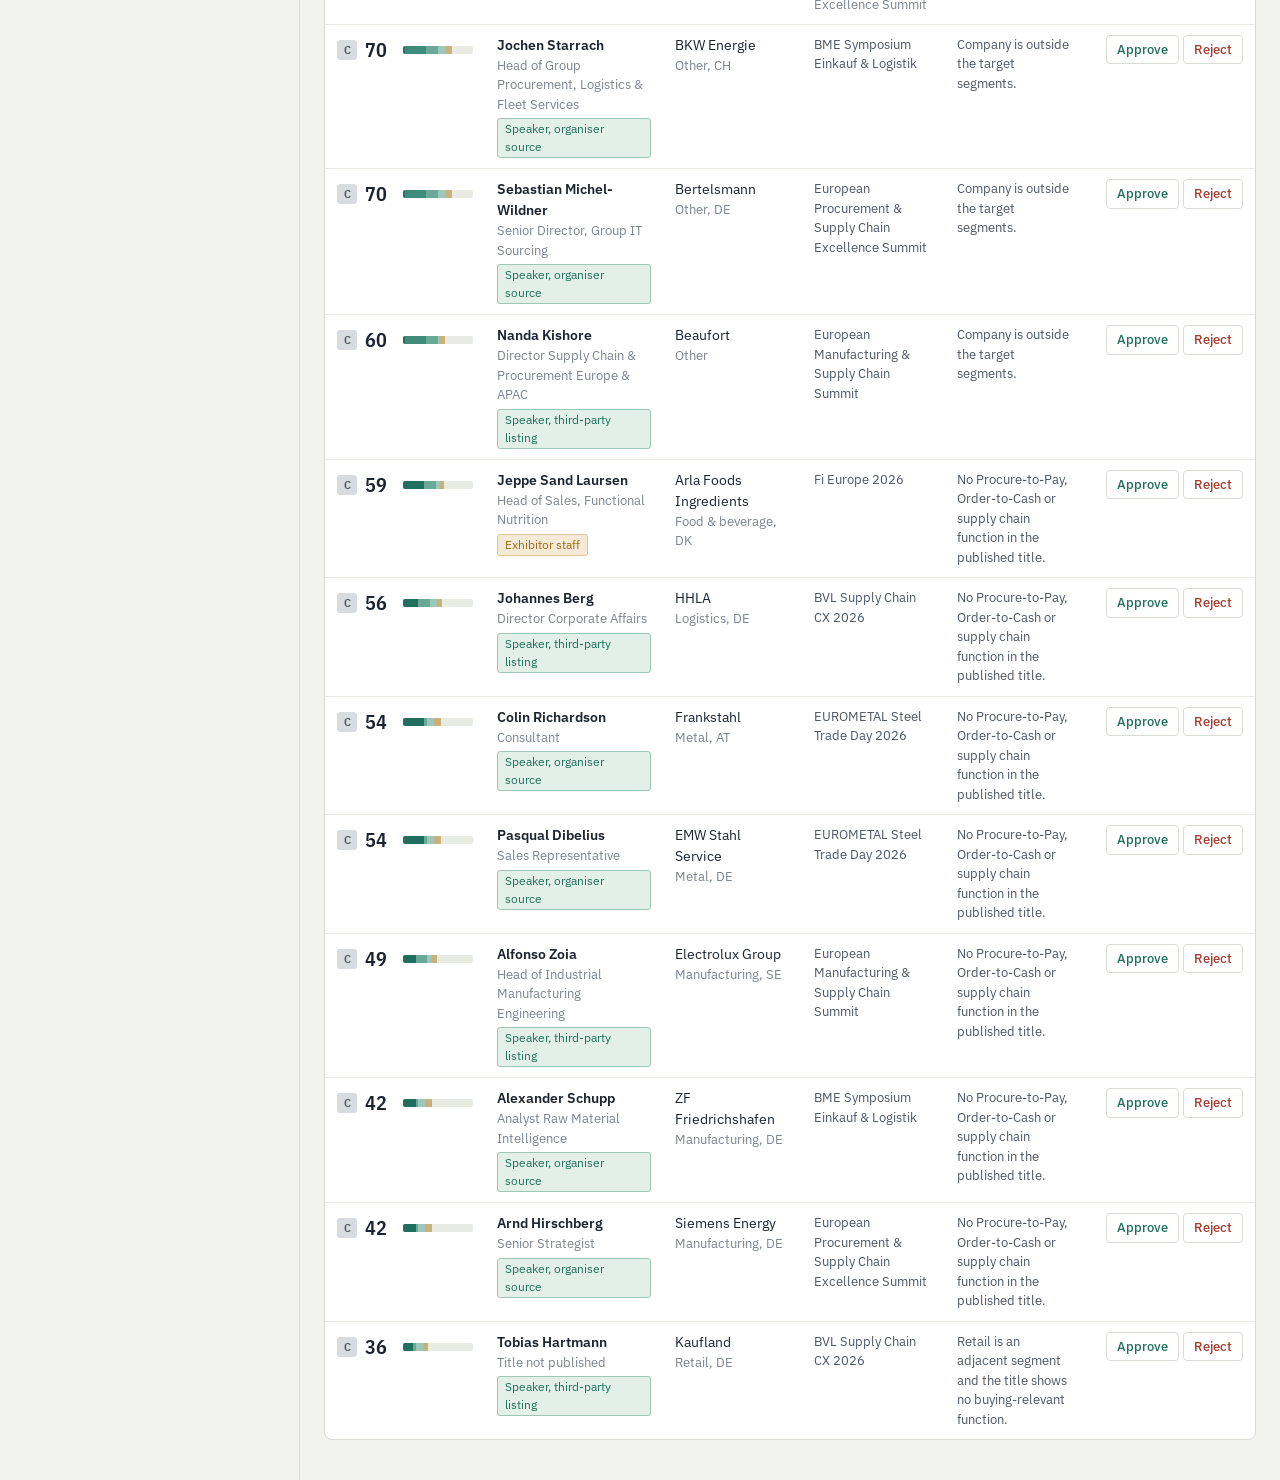
==== commit 165980e3: "Evidence levels, written tier rules, LinkedIn check links, evidence table; events with published nam" ====
--- a/index.html
+++ b/index.html
@@ -4,7 +4,7 @@
   <meta charset="utf-8">
   <meta name="viewport" content="width=device-width, initial-scale=1">
   <title>Event Lead Cockpit</title>
-  <meta name="description" content="Leads sourced from 10 upcoming supply chain events, scored against GeneralMind's ICP, reviewed and pushed to HubSpot.">
+  <meta name="description" content="People and companies publicly confirmed at 10 upcoming events, scored against GeneralMind's ICP, reviewed and pushed to HubSpot.">
   <link rel="preconnect" href="https://fonts.googleapis.com">
   <link rel="preconnect" href="https://fonts.gstatic.com" crossorigin>
   <link href="https://fonts.googleapis.com/css2?family=IBM+Plex+Sans+Condensed:wght@500;600&family=IBM+Plex+Sans:wght@400;500;600&display=swap" rel="stylesheet">
@@ -14,13 +14,17 @@
   <header class="bar">
     <div class="bar-title">
       <h1>Event lead cockpit</h1>
-      <p class="bar-sub">Leads from 10 upcoming events, scored against GeneralMind's ICP. Review them, then push the approved ones to HubSpot.</p>
+      <p class="bar-sub">People and companies publicly confirmed at 10 upcoming events, scored against GeneralMind's ICP. Every record links to its source. <a href="evidence.html">Open the evidence table</a></p>
     </div>
     <div class="bar-actions">
-      <span id="crmMode" class="mode" title="HubSpot connection">Checking HubSpot…</span>
+      <span id="crmMode" class="mode" title="HubSpot connection">HubSpot: checking connection</span>
       <button id="pushBtn" class="btn btn-primary" disabled>Push approved to HubSpot</button>
     </div>
   </header>
+
+  <noscript>
+    <p class="noscript">This cockpit needs JavaScript. The same records, sources and tier reasons are in the <a href="evidence.html">evidence table</a>.</p>
+  </noscript>
 
   <main class="layout">
     <aside class="events" aria-label="Events">
@@ -29,12 +33,21 @@
         <button id="allEvents" class="link-btn" aria-pressed="true">All events</button>
       </div>
       <ol id="eventList" class="event-list"></ol>
+      <details class="watch">
+        <summary>Watchlist: lists not published yet</summary>
+        <ul id="watchList"></ul>
+      </details>
     </aside>
 
     <section class="work" aria-label="Leads">
       <div id="eventBrief" class="event-brief" hidden></div>
 
       <div class="summary" id="summary"></div>
+
+      <details class="rules" id="rules">
+        <summary>How tiers are decided</summary>
+        <dl id="rulesList"></dl>
+      </details>
 
       <div class="controls">
         <div class="tabs" role="tablist" aria-label="Record type">
--- a/styles.css
+++ b/styles.css
@@ -235,3 +235,40 @@
   .score-bar { display: none; }
 }
 @media (prefers-reduced-motion: reduce) { * { transition: none !important; animation: none !important; } }
+
+/* ---------- evidence, rules, watchlist ---------- */
+.bar-sub a { color: #d7e6df; }
+.noscript { margin: 16px 24px; padding: 12px 14px; background: var(--brass-soft); border-radius: var(--radius-m); }
+.ev { display: inline-block; margin-top: 4px; font-size: 12px; padding: 1px 7px; border-radius: 3px; border: 1px solid var(--line); color: var(--ink-2); background: var(--surface); }
+.ev-strong { border-color: #9cc6b8; color: var(--pine); background: var(--pine-soft); }
+.ev-company { border-color: #dcc79b; color: var(--brass); background: var(--brass-soft); }
+.muted { color: var(--ink-3); font-size: 12.5px; }
+.tier-reason { margin: 8px 0 4px; }
+.drawer h3 { font-size: 15px; margin: 20px 0 8px; padding-top: 14px; border-top: 1px solid var(--line-2); }
+.drawer .flags { margin: 10px 0 0; font-size: 13px; }
+.col-persona { max-width: 300px; }
+.co .s, .col-event .s { color: var(--ink-3); font-size: 12.5px; }
+
+.rules { margin: -4px 0 14px; color: var(--ink-2); }
+.rules summary { cursor: pointer; font-weight: 500; color: var(--pine); width: max-content; }
+.rules dl { display: grid; grid-template-columns: 54px 1fr; gap: 8px 10px; margin: 10px 0 0; background: var(--surface); border: 1px solid var(--line); border-radius: var(--radius-m); padding: 12px 14px; }
+.rules dt { margin: 0; }
+.rules dd { margin: 0; max-width: 80ch; }
+.rules .rules-note { color: var(--ink-3); font-size: 12.5px; padding-top: 2px; }
+
+.watch { margin: 14px 20px 0; padding-top: 12px; border-top: 1px solid var(--line); font-size: 13px; color: var(--ink-2); }
+.watch summary { cursor: pointer; font-weight: 500; color: var(--ink); }
+.watch ul { list-style: none; margin: 8px 0 0; padding: 0; }
+.watch li { padding: 6px 0; }
+.watch li span { color: var(--ink-3); }
+
+.intro { padding: 12px 16px 4px; color: var(--ink-2); max-width: 90ch; }
+tr.static { cursor: default; }
+.mode[data-mode="offline"] { border-color: #7a3a33; color: #f0c9c3; }
+
+@media (max-width: 820px) {
+  .watch { margin: 8px 16px 0; }
+  td.col-persona { max-width: none; }
+}
+
+.layout.has-drawer .col-persona { display: none; }
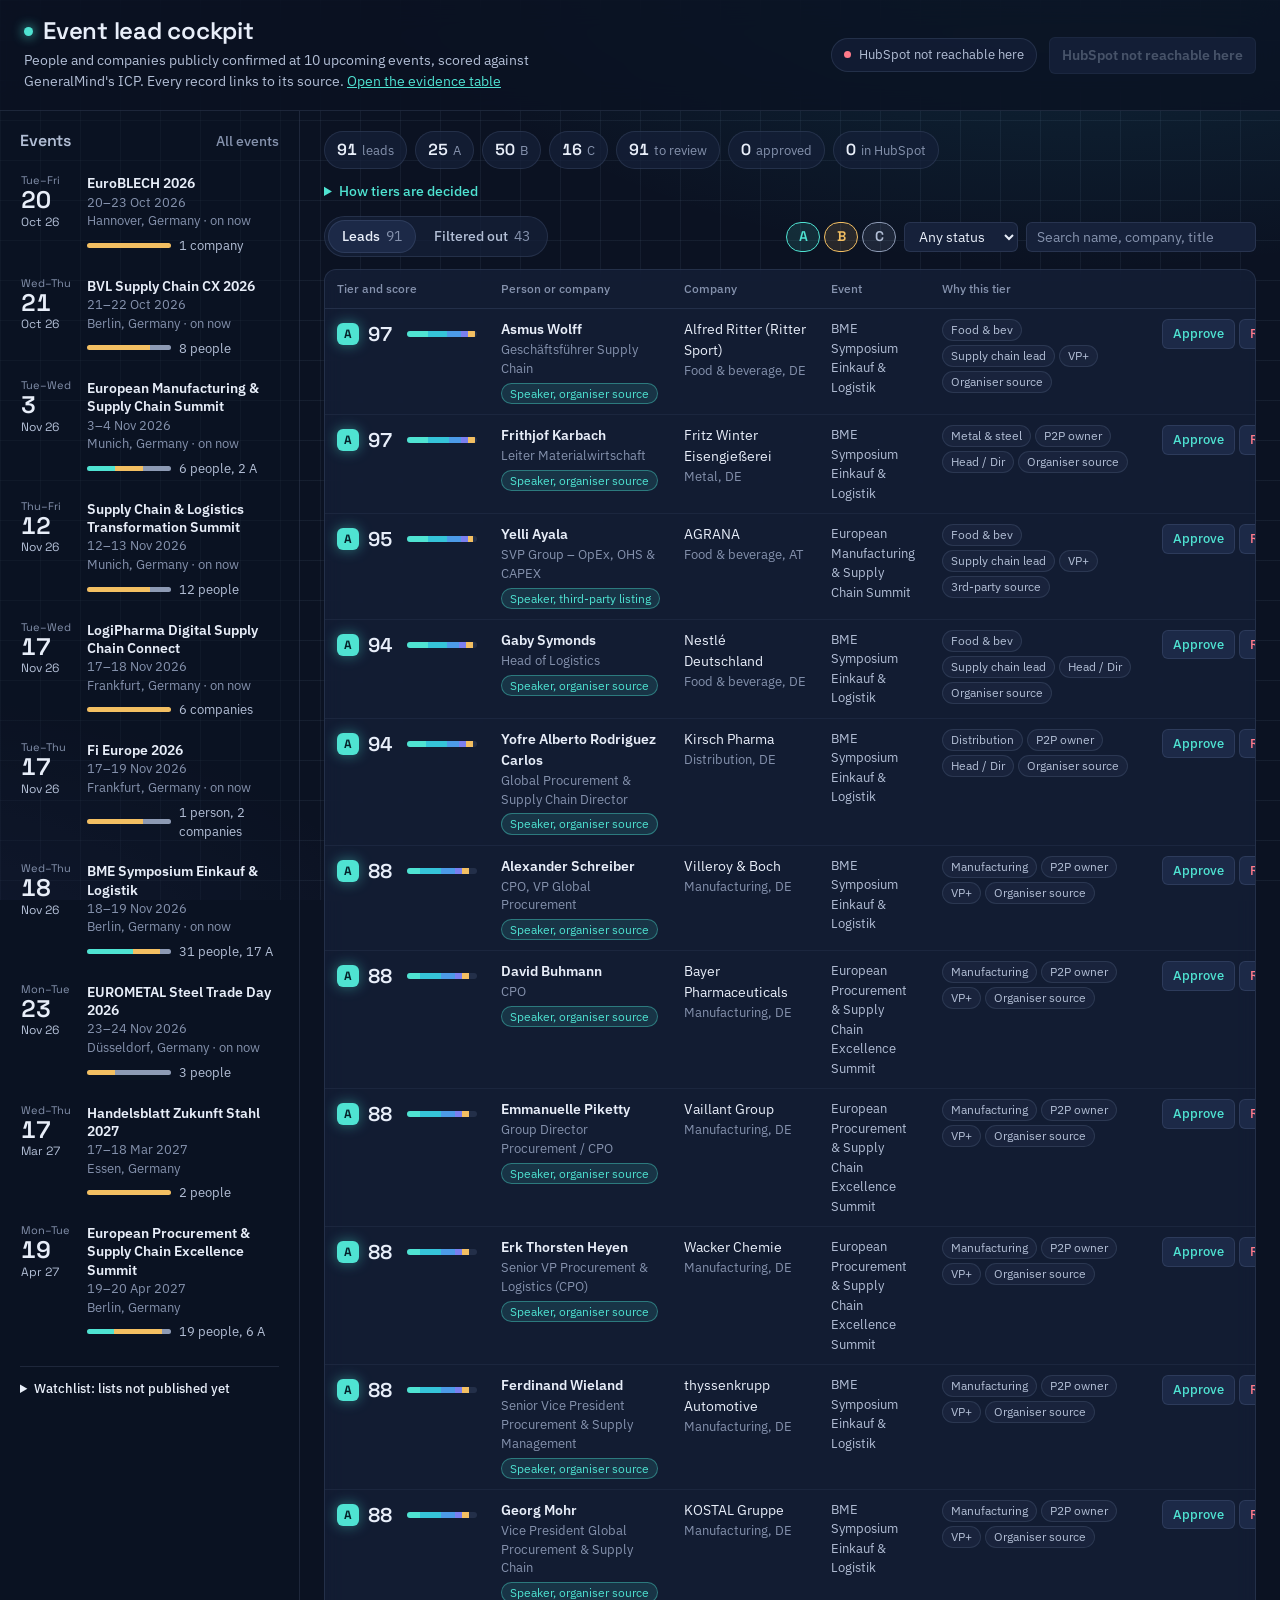
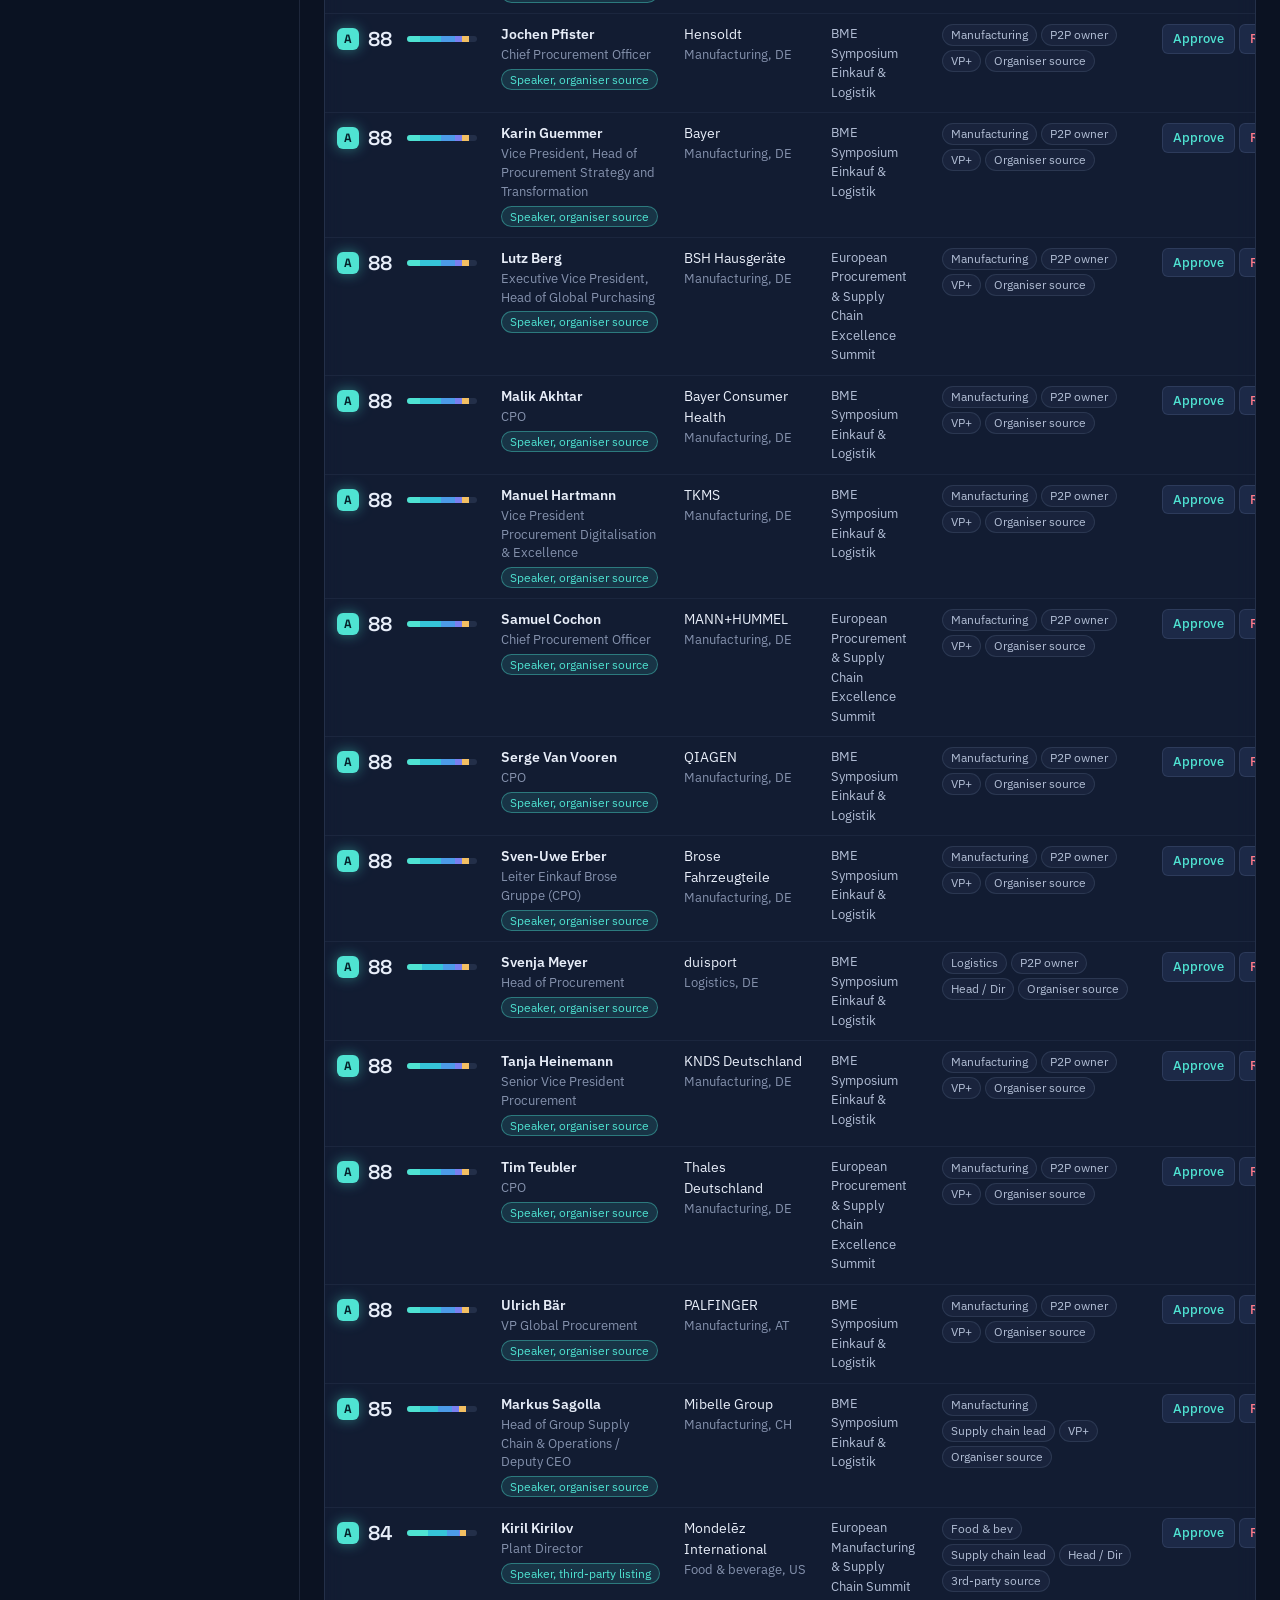
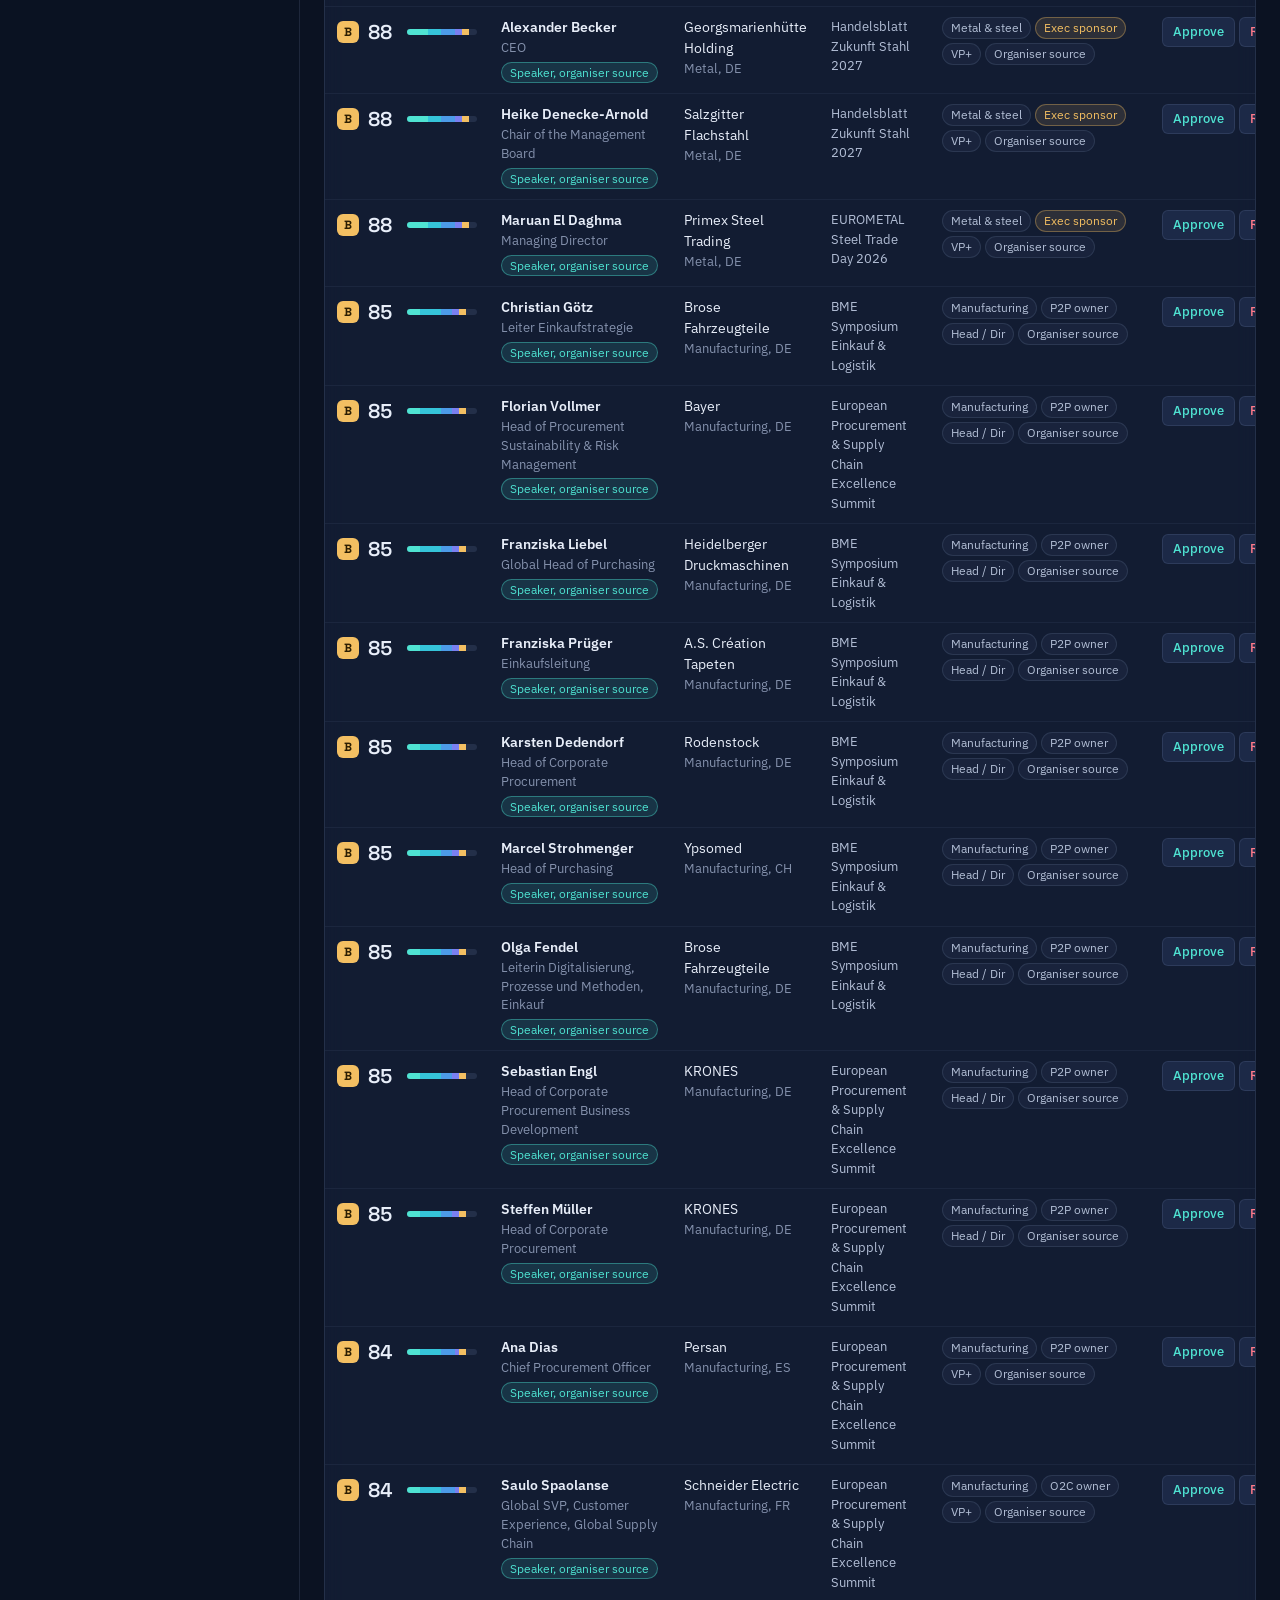
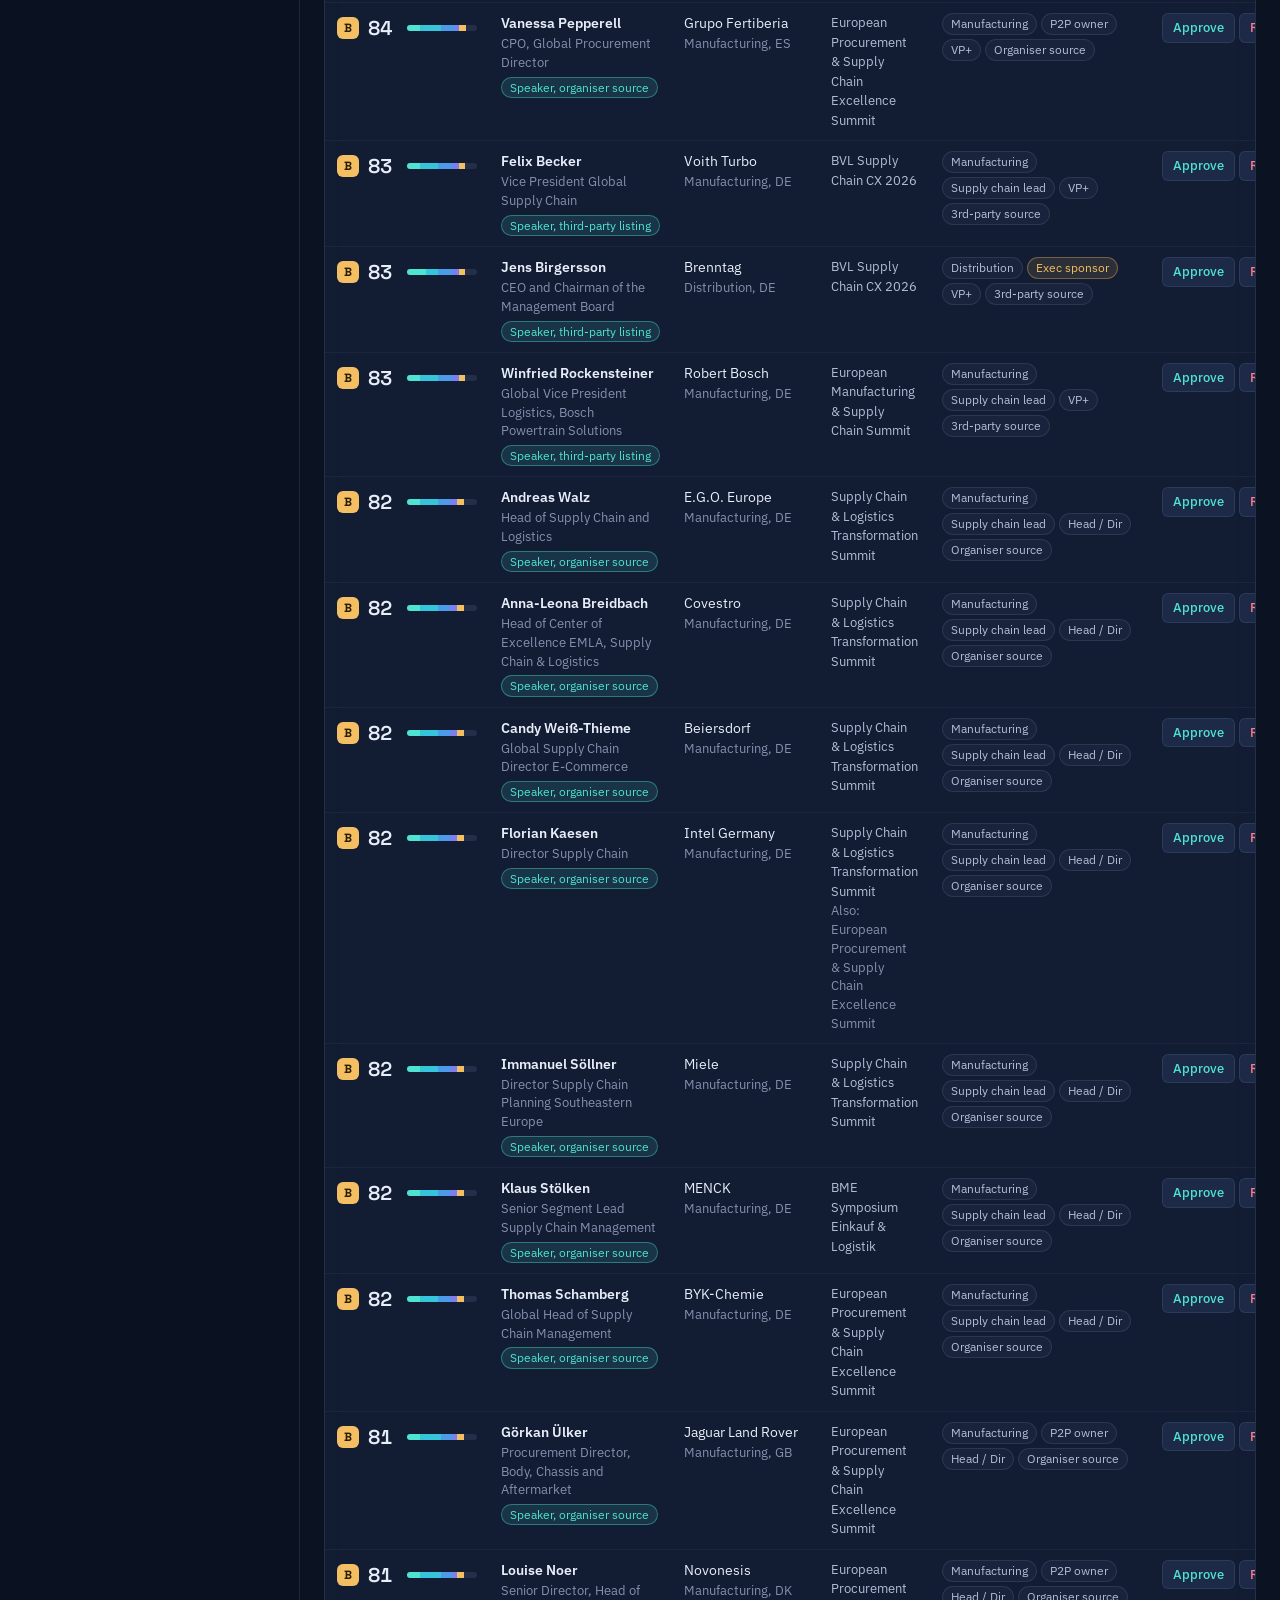
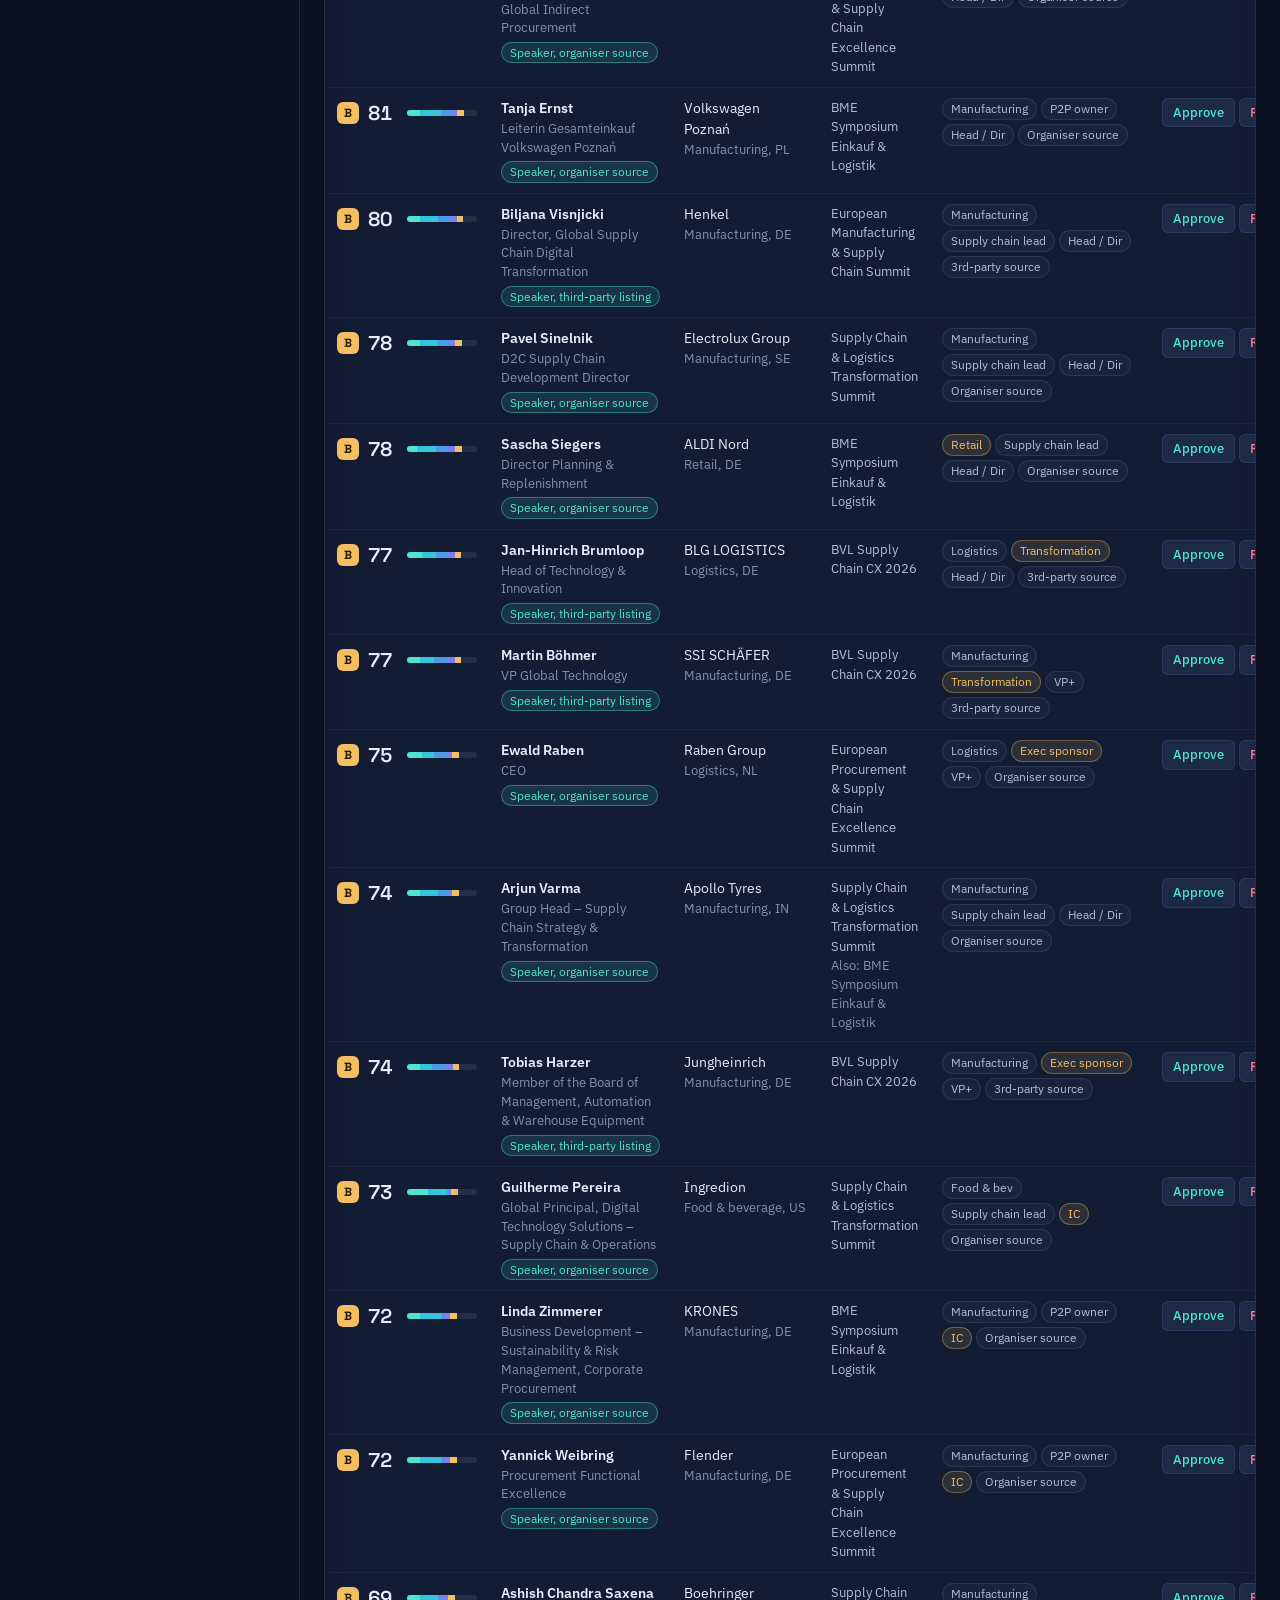
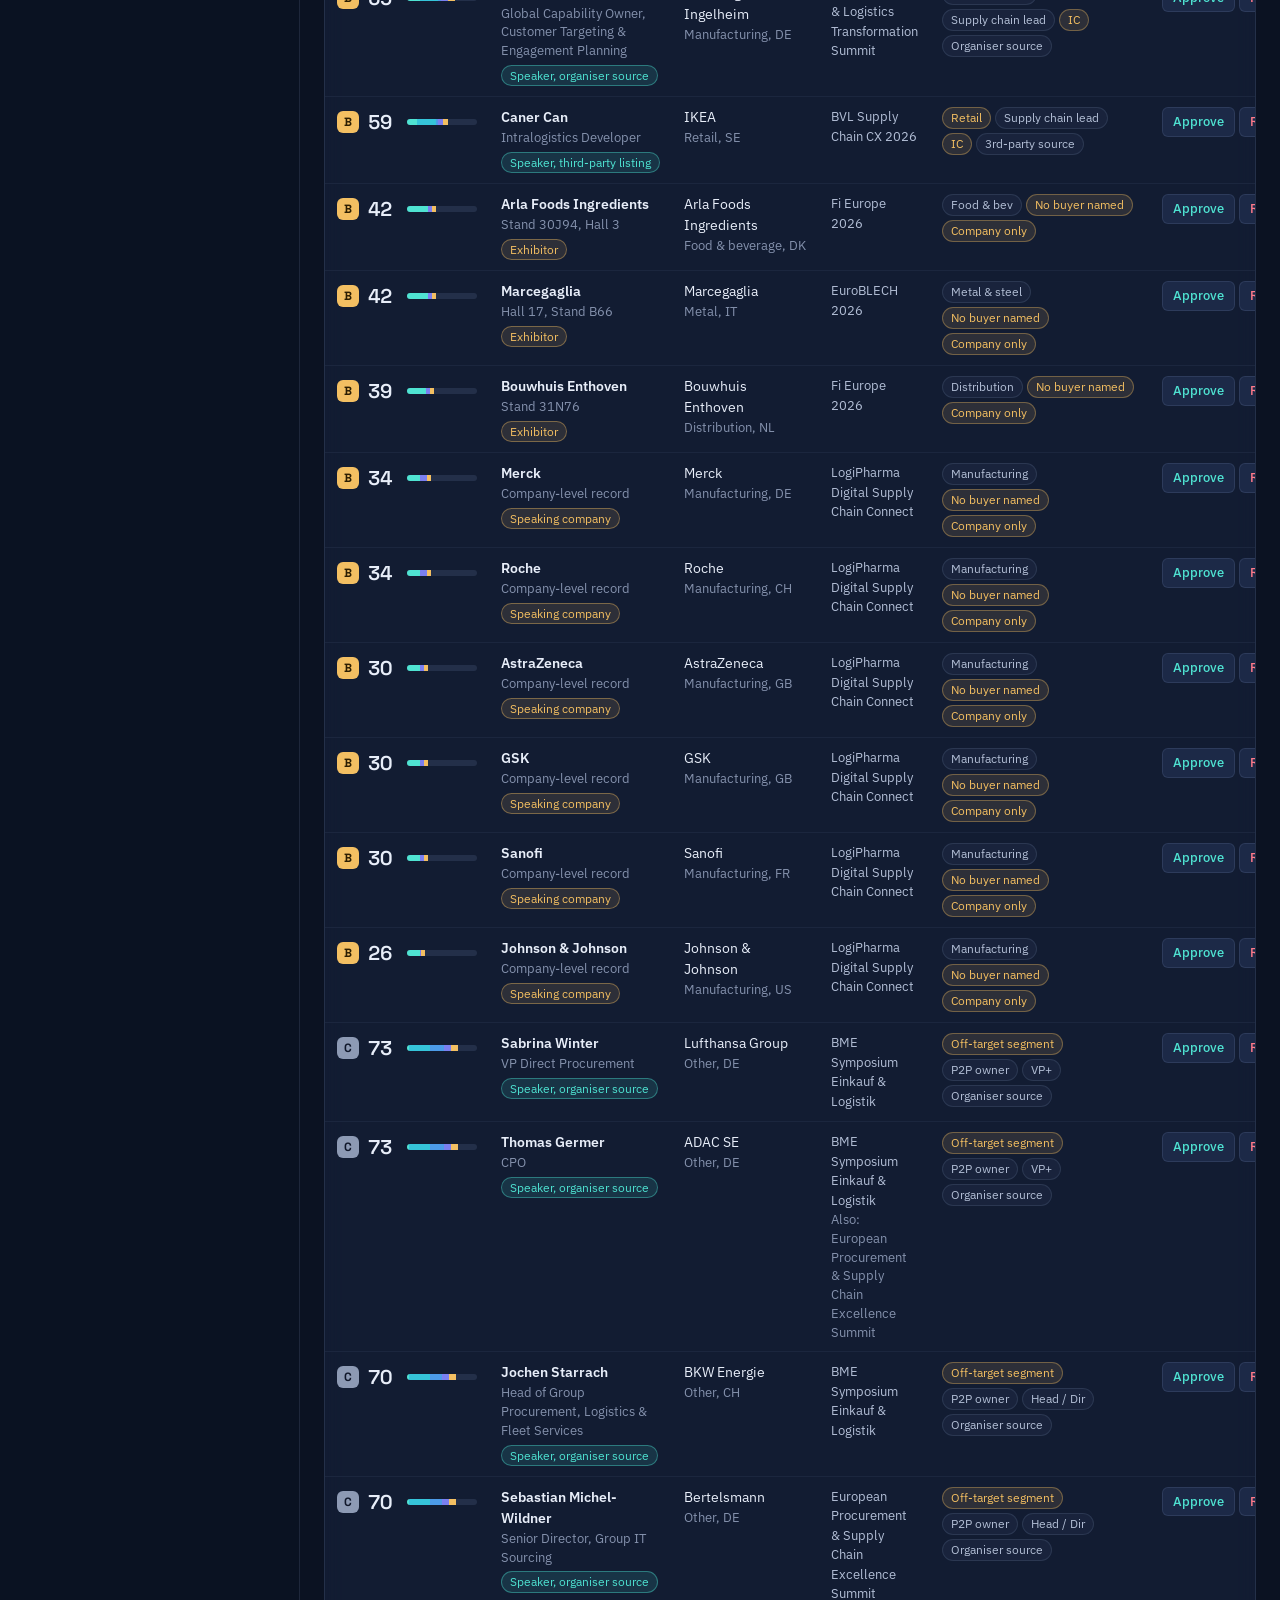
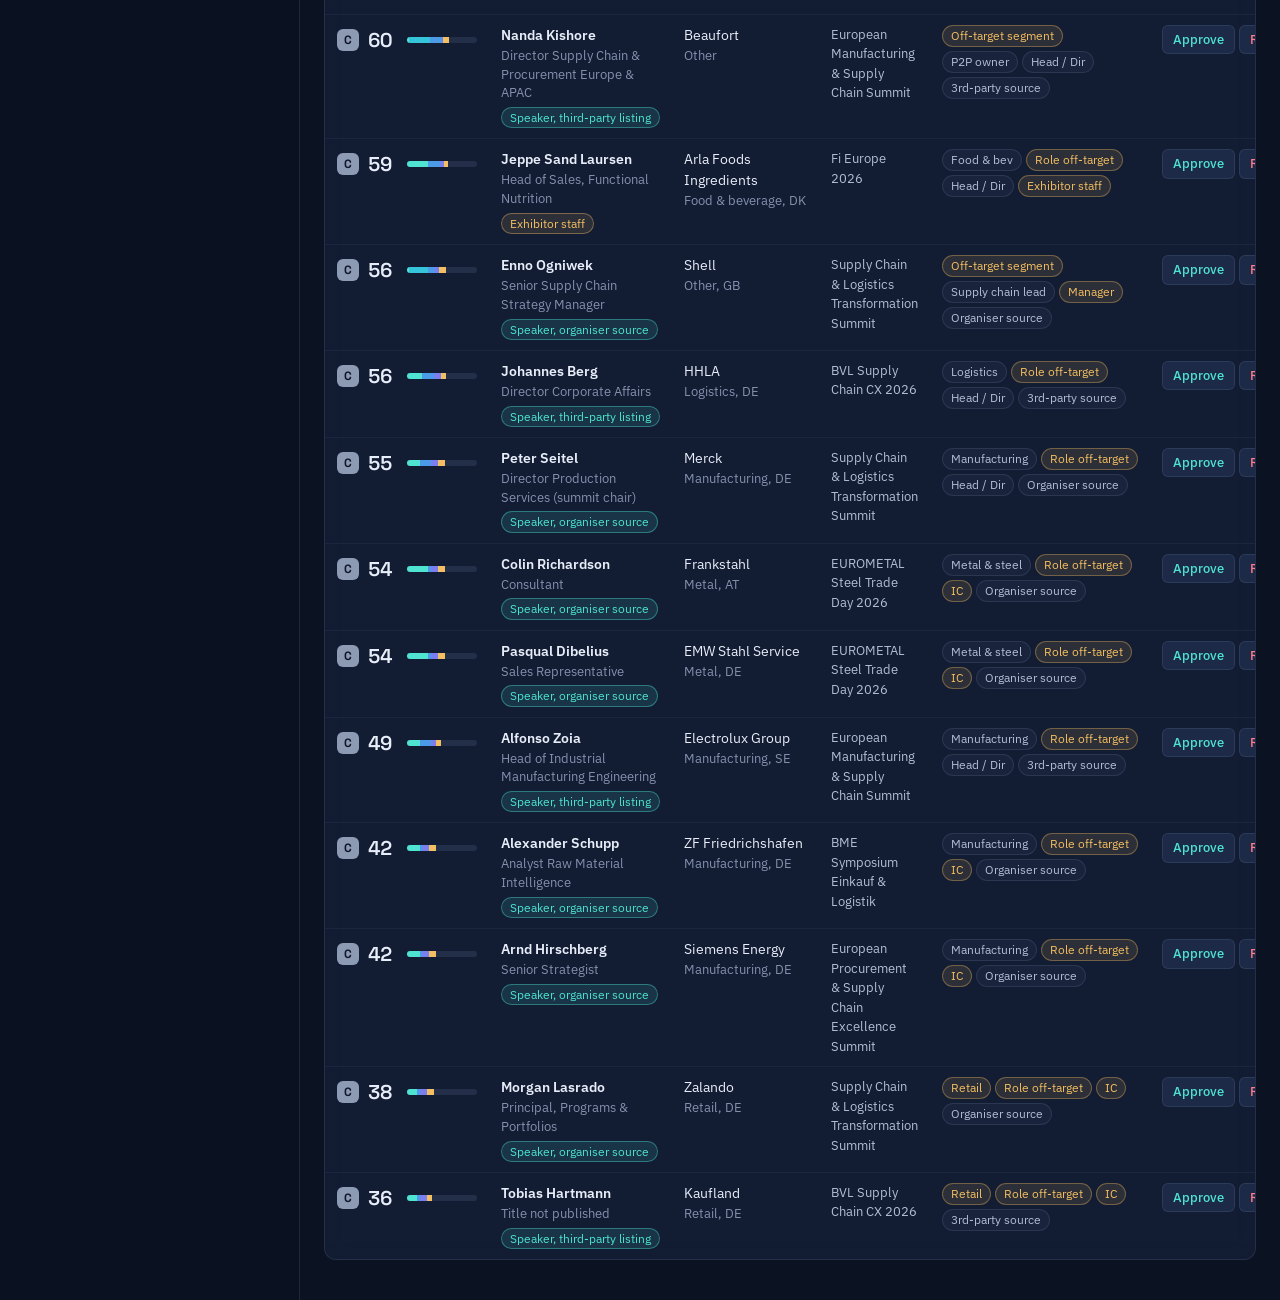
==== commit e0ba2b58: "Dark futuristic redesign; short reason tags with amber = what holds a lead back; score breakdown too" ====
--- a/index.html
+++ b/index.html
@@ -3,11 +3,12 @@
 <head>
   <meta charset="utf-8">
   <meta name="viewport" content="width=device-width, initial-scale=1">
+  <meta name="theme-color" content="#0b1222">
   <title>Event Lead Cockpit</title>
   <meta name="description" content="People and companies publicly confirmed at 10 upcoming events, scored against GeneralMind's ICP, reviewed and pushed to HubSpot.">
   <link rel="preconnect" href="https://fonts.googleapis.com">
   <link rel="preconnect" href="https://fonts.gstatic.com" crossorigin>
-  <link href="https://fonts.googleapis.com/css2?family=IBM+Plex+Sans+Condensed:wght@500;600&family=IBM+Plex+Sans:wght@400;500;600&display=swap" rel="stylesheet">
+  <link href="https://fonts.googleapis.com/css2?family=Space+Grotesk:wght@500;600;700&family=IBM+Plex+Sans:wght@400;500;600&display=swap" rel="stylesheet">
   <link rel="stylesheet" href="styles.css">
 </head>
 <body>
--- a/styles.css
+++ b/styles.css
@@ -1,227 +1,288 @@
 :root {
-  --paper: #f2f3ef;
-  --surface: #ffffff;
-  --ink: #1b2430;
-  --ink-2: #4c5664;
-  --ink-3: #7a838f;
-  --line: #d9dcd4;
-  --line-2: #e8eae4;
-  --pine: #1f6f5c;
-  --pine-soft: #e3efe9;
-  --brass: #9a6b16;
-  --brass-soft: #f4ead6;
-  --slate: #7d8691;
-  --slate-soft: #eceef0;
-  --rust: #a33b2f;
-  --rust-soft: #f6e4e1;
-  --focus: #2f5fd0;
-
-  /* score segments */
-  --s-segment: #1f6f5c;
-  --s-function: #3d8b78;
-  --s-seniority: #6aa897;
-  --s-region: #9fc6ba;
-  --s-signal: #c9b27a;
-
-  --radius-s: 4px;
-  --radius-m: 8px;
+  --bg: #0b1222;
+  --surface: rgba(22, 33, 58, 0.72);
+  --surface-solid: #16213a;
+  --raised: #1c2947;
+  --line: rgba(148, 170, 210, 0.14);
+  --line-2: rgba(148, 170, 210, 0.08);
+  --ink: #e8eef9;
+  --ink-2: #b3bfd6;
+  --ink-3: #8592ad;
+
+  --cyan: #4fe3d2;
+  --cyan-2: #2bb8d8;
+  --cyan-soft: rgba(79, 227, 210, 0.12);
+  --amber: #f3bf62;
+  --amber-soft: rgba(243, 191, 98, 0.12);
+  --slate: #8d9ab4;
+  --slate-soft: rgba(141, 154, 180, 0.14);
+  --rose: #ff7a8a;
+  --rose-soft: rgba(255, 122, 138, 0.12);
+  --focus: #8ab4ff;
+
+  --s-segment: #4fe3d2;
+  --s-function: #35c4d9;
+  --s-seniority: #4c9be8;
+  --s-region: #7a7ff0;
+  --s-signal: #f3bf62;
+
+  --radius-s: 6px;
+  --radius-m: 12px;
   --font: "IBM Plex Sans", system-ui, sans-serif;
-  --font-cond: "IBM Plex Sans Condensed", "IBM Plex Sans", system-ui, sans-serif;
+  --font-display: "Space Grotesk", "IBM Plex Sans", system-ui, sans-serif;
+  color-scheme: dark;
 }
 
 * { box-sizing: border-box; }
 html { -webkit-text-size-adjust: 100%; }
 body {
   margin: 0;
-  background: var(--paper);
   color: var(--ink);
   font: 400 14px/1.5 var(--font);
   font-feature-settings: "tnum" 1;
-}
-h1, h2, h3 { font-family: var(--font-cond); font-weight: 600; margin: 0; letter-spacing: -0.005em; }
+  background-color: var(--bg);
+  background-image:
+    radial-gradient(1200px 600px at 85% -10%, rgba(43, 184, 216, 0.16), transparent 60%),
+    radial-gradient(900px 500px at -10% 110%, rgba(122, 127, 240, 0.12), transparent 60%),
+    linear-gradient(var(--line-2) 1px, transparent 1px),
+    linear-gradient(90deg, var(--line-2) 1px, transparent 1px);
+  background-size: auto, auto, 40px 40px, 40px 40px;
+  background-attachment: fixed;
+  min-height: 100vh;
+}
+h1, h2, h3 { font-family: var(--font-display); font-weight: 600; margin: 0; letter-spacing: -0.01em; }
 button, input, select { font: inherit; color: inherit; }
-a { color: var(--pine); }
+a { color: var(--cyan); }
 :focus-visible { outline: 2px solid var(--focus); outline-offset: 2px; }
 .sr-only { position: absolute; width: 1px; height: 1px; overflow: hidden; clip: rect(0 0 0 0); white-space: nowrap; }
+::selection { background: rgba(79, 227, 210, 0.3); }
 
 /* ---------- top bar ---------- */
 .bar {
-  display: flex; align-items: flex-end; justify-content: space-between; gap: 24px;
-  padding: 20px 24px 18px;
-  background: var(--ink); color: #eef0eb;
-}
-.bar h1 { font-size: 26px; line-height: 1.1; }
-.bar-sub { margin: 6px 0 0; color: #b4bcc6; max-width: 62ch; }
+  position: sticky; top: 0; z-index: 20;
+  display: flex; align-items: center; justify-content: space-between; gap: 24px;
+  padding: 18px 24px;
+  background: rgba(11, 18, 34, 0.8);
+  backdrop-filter: blur(14px); -webkit-backdrop-filter: blur(14px);
+  border-bottom: 1px solid var(--line);
+}
+.bar h1 { font-size: 24px; line-height: 1.1; }
+.bar h1::before {
+  content: ""; display: inline-block; width: 9px; height: 9px; margin-right: 10px; vertical-align: 3px;
+  border-radius: 50%; background: var(--cyan); box-shadow: 0 0 12px var(--cyan);
+}
+.bar-sub { margin: 6px 0 0; color: var(--ink-2); max-width: 66ch; }
+.bar-sub a { color: var(--cyan); }
 .bar-actions { display: flex; align-items: center; gap: 12px; flex-shrink: 0; }
-.mode { font-size: 13px; color: #c8ced6; padding: 6px 10px; border: 1px solid #3a4553; border-radius: 999px; white-space: nowrap; }
-.mode[data-mode="live"] { border-color: #3f8c77; color: #bfe3d6; }
-.mode[data-mode="dry-run"] { border-color: #8a6a2b; color: #ecd7aa; }
+.mode { font-size: 13px; color: var(--ink-2); padding: 6px 12px; border: 1px solid var(--line); border-radius: 999px; white-space: nowrap; background: var(--surface); }
+.mode::before { content: ""; display: inline-block; width: 7px; height: 7px; border-radius: 50%; margin-right: 8px; background: var(--ink-3); vertical-align: 1px; }
+.mode[data-mode="live"] { color: var(--ink); border-color: rgba(79, 227, 210, 0.4); }
+.mode[data-mode="live"]::before { background: var(--cyan); box-shadow: 0 0 8px var(--cyan); }
+.mode[data-mode="dry-run"]::before { background: var(--amber); }
+.mode[data-mode="offline"]::before { background: var(--rose); }
 
 .btn {
-  border: 1px solid var(--line); background: var(--surface); color: var(--ink);
+  border: 1px solid var(--line); background: var(--raised); color: var(--ink);
   padding: 7px 12px; border-radius: var(--radius-s); cursor: pointer; font-weight: 500;
-}
-.btn:hover:not(:disabled) { border-color: var(--ink-3); }
-.btn:disabled { opacity: .45; cursor: not-allowed; }
-.btn-primary { background: #e9efe9; border-color: #e9efe9; color: var(--ink); }
-.bar .btn-primary:not(:disabled) { background: #fff; }
-.btn-approve { color: var(--pine); }
-.btn-approve[aria-pressed="true"] { background: var(--pine); border-color: var(--pine); color: #fff; }
-.btn-reject { color: var(--rust); }
-.btn-reject[aria-pressed="true"] { background: var(--rust); border-color: var(--rust); color: #fff; }
-.link-btn { background: none; border: 0; padding: 0; color: var(--pine); cursor: pointer; font-weight: 500; }
+  transition: border-color .15s, background .15s, box-shadow .15s;
+}
+.btn:hover:not(:disabled) { border-color: rgba(148, 170, 210, 0.4); }
+.btn:disabled { opacity: .5; cursor: not-allowed; }
+.btn-primary {
+  background: linear-gradient(135deg, var(--cyan), var(--cyan-2)); border: 0; color: #04212a; font-weight: 600;
+  box-shadow: 0 0 0 1px rgba(79, 227, 210, 0.4), 0 6px 24px rgba(43, 184, 216, 0.25);
+}
+.btn-primary:disabled { background: var(--raised); color: var(--ink-3); box-shadow: none; border: 1px solid var(--line); }
+.btn-approve { color: var(--cyan); }
+.btn-approve[aria-pressed="true"] { background: var(--cyan-soft); border-color: var(--cyan); color: var(--cyan); }
+.btn-reject { color: var(--rose); }
+.btn-reject[aria-pressed="true"] { background: var(--rose-soft); border-color: var(--rose); color: var(--rose); }
+.link-btn { background: none; border: 0; padding: 0; color: var(--cyan); cursor: pointer; font-weight: 500; }
 .link-btn[aria-pressed="true"] { color: var(--ink-3); cursor: default; }
 
 /* ---------- layout ---------- */
-.layout {
-  display: grid;
-  grid-template-columns: 300px minmax(0, 1fr);
-  min-height: calc(100vh - 92px);
-}
-.layout.has-drawer { grid-template-columns: 300px minmax(0, 1fr) 380px; }
+.layout { display: grid; grid-template-columns: 300px minmax(0, 1fr); min-height: calc(100vh - 86px); }
+.layout.has-drawer { grid-template-columns: 300px minmax(0, 1fr) 390px; }
 
 /* ---------- events rail ---------- */
-.events { border-right: 1px solid var(--line); padding: 18px 0 24px; background: var(--paper); }
+.events { border-right: 1px solid var(--line); padding: 18px 0 24px; background: rgba(11, 18, 34, 0.45); }
 .events-head { display: flex; align-items: baseline; justify-content: space-between; padding: 0 20px 10px; }
-.events-head h2 { font-size: 17px; }
-.event-list { list-style: none; margin: 0; padding: 0; }
+.events-head h2 { font-size: 16px; color: var(--ink-2); }
+.event-list { list-style: none; margin: 0; padding: 0 10px; }
 .event-item button {
-  display: grid; grid-template-columns: 52px 1fr; gap: 10px; width: 100%;
-  text-align: left; background: none; border: 0; border-left: 3px solid transparent;
-  padding: 10px 20px 10px 17px; cursor: pointer;
-}
-.event-item button:hover { background: #e9ebe5; }
-.event-item button[aria-current="true"] { background: var(--surface); border-left-color: var(--ink); }
-.event-date { font-family: var(--font-cond); line-height: 1.1; color: var(--ink-2); }
-.event-date b { display: block; font-size: 22px; color: var(--ink); font-weight: 600; }
+  display: grid; grid-template-columns: 56px 1fr; gap: 10px; width: 100%;
+  text-align: left; background: none; border: 1px solid transparent; border-radius: var(--radius-m);
+  padding: 10px; cursor: pointer; transition: background .15s, border-color .15s;
+}
+.event-item button:hover { background: rgba(148, 170, 210, 0.06); }
+.event-item button[aria-current="true"] { background: var(--surface); border-color: rgba(79, 227, 210, 0.35); box-shadow: inset 3px 0 0 var(--cyan); }
+.event-date { font-family: var(--font-display); line-height: 1.1; color: var(--ink-2); }
+.event-date b { display: block; font-size: 24px; color: var(--ink); font-weight: 600; }
 .event-date small { font-size: 12px; }
+.event-date .dow { display: block; font-size: 11px; color: var(--ink-3); margin-bottom: 1px; }
 .event-name { display: block; font-weight: 600; line-height: 1.3; }
 .event-meta { display: block; color: var(--ink-3); font-size: 12.5px; }
+.event-yield { display: flex; align-items: center; gap: 8px; margin-top: 6px; font-size: 12.5px; color: var(--ink-2); }
 .event-yield .status-tag { display: block; }
-.event-yield { display: flex; align-items: center; gap: 8px; margin-top: 5px; font-size: 12.5px; color: var(--ink-2); }
-.yield-bar { display: flex; height: 6px; width: 90px; background: var(--line-2); border-radius: 3px; overflow: hidden; }
+.yield-bar { display: flex; height: 5px; width: 84px; background: var(--line); border-radius: 3px; overflow: hidden; flex-shrink: 0; }
 .yield-bar span { display: block; height: 100%; }
-.y-A { background: var(--pine); } .y-B { background: #c79a42; } .y-C { background: #aab1b9; }
+.y-A { background: var(--cyan); } .y-B { background: var(--amber); } .y-C { background: var(--slate); }
 .status-tag { font-size: 12px; color: var(--ink-3); }
-.status-tag[data-s="published"] { color: var(--pine); }
-.status-tag[data-s="vendor-heavy"] { color: var(--brass); }
+
+.watch { margin: 14px 20px 0; padding-top: 12px; border-top: 1px solid var(--line); font-size: 13px; color: var(--ink-2); }
+.watch summary { cursor: pointer; font-weight: 500; color: var(--ink); }
+.watch ul { list-style: none; margin: 8px 0 0; padding: 0; }
+.watch li { padding: 6px 0; }
+.watch li span { color: var(--ink-3); }
 
 /* ---------- work area ---------- */
 .work { padding: 20px 24px 40px; min-width: 0; }
 .event-brief {
-  background: var(--surface); border: 1px solid var(--line); border-radius: var(--radius-m);
-  padding: 16px 18px; margin-bottom: 16px;
+  background: var(--surface); backdrop-filter: blur(10px); -webkit-backdrop-filter: blur(10px);
+  border: 1px solid var(--line); border-radius: var(--radius-m); padding: 16px 18px; margin-bottom: 16px;
 }
 .event-brief h2 { font-size: 21px; }
-.event-brief .when { color: var(--ink-2); margin: 2px 0 10px; }
+.event-brief .when { color: var(--ink-2); margin: 4px 0 12px; }
 .event-brief dl { display: grid; grid-template-columns: 130px 1fr; gap: 6px 16px; margin: 0; }
 .event-brief dt { color: var(--ink-3); }
 .event-brief dd { margin: 0; max-width: 72ch; }
 
-.summary { display: flex; flex-wrap: wrap; gap: 6px 22px; margin-bottom: 14px; color: var(--ink-2); }
-.summary b { color: var(--ink); font-family: var(--font-cond); font-size: 18px; font-weight: 600; margin-right: 4px; }
+.summary { display: flex; flex-wrap: wrap; gap: 8px; margin-bottom: 12px; }
+.summary span {
+  color: var(--ink-3); font-size: 13px; padding: 6px 12px; border: 1px solid var(--line);
+  border-radius: 999px; background: var(--surface);
+}
+.summary b { color: var(--ink); font-family: var(--font-display); font-size: 16px; font-weight: 600; margin-right: 5px; }
+
+.rules { margin: 0 0 14px; color: var(--ink-2); }
+.rules summary { cursor: pointer; font-weight: 500; color: var(--cyan); width: max-content; }
+.rules dl { display: grid; grid-template-columns: 54px 1fr; gap: 8px 10px; margin: 10px 0 0; background: var(--surface); border: 1px solid var(--line); border-radius: var(--radius-m); padding: 12px 14px; }
+.rules dt { margin: 0; }
+.rules dd { margin: 0; max-width: 80ch; }
+.rules .rules-note { color: var(--ink-3); font-size: 12.5px; padding-top: 2px; }
 
 .controls { display: flex; flex-wrap: wrap; align-items: center; justify-content: space-between; gap: 12px; margin-bottom: 12px; }
-.tabs { display: flex; gap: 2px; border-bottom: 1px solid var(--line); }
-.tab { background: none; border: 0; border-bottom: 2px solid transparent; padding: 6px 12px 8px; cursor: pointer; color: var(--ink-2); font-weight: 500; }
-.tab[aria-selected="true"] { color: var(--ink); border-bottom-color: var(--ink); }
-.tab .n { color: var(--ink-3); font-weight: 400; margin-left: 4px; }
+.tabs { display: flex; gap: 4px; padding: 3px; border: 1px solid var(--line); border-radius: 999px; background: var(--surface); }
+.tab { background: none; border: 0; border-radius: 999px; padding: 6px 14px; cursor: pointer; color: var(--ink-2); font-weight: 500; }
+.tab[aria-selected="true"] { color: var(--ink); background: var(--raised); box-shadow: inset 0 0 0 1px var(--line); }
+.tab .n { color: var(--ink-3); font-weight: 400; margin-left: 6px; }
 .filters { display: flex; flex-wrap: wrap; gap: 8px; align-items: center; }
 .chips { display: flex; gap: 4px; }
-.chip { border: 1px solid var(--line); background: var(--surface); border-radius: 999px; width: 34px; height: 30px; cursor: pointer; font-weight: 600; color: var(--ink-3); }
-.chip[aria-pressed="true"][data-tier="A"] { background: var(--pine-soft); border-color: var(--pine); color: var(--pine); }
-.chip[aria-pressed="true"][data-tier="B"] { background: var(--brass-soft); border-color: var(--brass); color: var(--brass); }
+.chip { border: 1px solid var(--line); background: var(--surface); border-radius: 999px; width: 34px; height: 30px; cursor: pointer; font-weight: 600; color: var(--ink-3); font-family: var(--font-display); }
+.chip[aria-pressed="true"][data-tier="A"] { background: var(--cyan-soft); border-color: var(--cyan); color: var(--cyan); }
+.chip[aria-pressed="true"][data-tier="B"] { background: var(--amber-soft); border-color: var(--amber); color: var(--amber); }
 .chip[aria-pressed="true"][data-tier="C"] { background: var(--slate-soft); border-color: var(--slate); color: var(--ink-2); }
 .select select, .search input {
-  height: 30px; border: 1px solid var(--line); border-radius: var(--radius-s); background: var(--surface); padding: 0 8px;
-}
-.search input { width: 220px; }
+  height: 30px; border: 1px solid var(--line); border-radius: var(--radius-s); background: var(--surface-solid); padding: 0 10px; color: var(--ink);
+}
+.search input { width: 230px; }
+.search input::placeholder { color: var(--ink-3); }
 
 /* ---------- table ---------- */
-.table-wrap { background: var(--surface); border: 1px solid var(--line); border-radius: var(--radius-m); overflow-x: auto; }
-.layout.has-drawer .col-event { display: none; }
+.table-wrap {
+  background: var(--surface); backdrop-filter: blur(10px); -webkit-backdrop-filter: blur(10px);
+  border: 1px solid var(--line); border-radius: var(--radius-m); overflow-x: auto;
+}
 table { width: 100%; border-collapse: collapse; }
-th { text-align: left; font-weight: 500; color: var(--ink-3); font-size: 12.5px; padding: 9px 12px; border-bottom: 1px solid var(--line); background: #fafbf8; }
+th { text-align: left; font-weight: 500; color: var(--ink-3); font-size: 12px; padding: 10px 12px; border-bottom: 1px solid var(--line); }
 td { padding: 10px 12px; border-bottom: 1px solid var(--line-2); vertical-align: top; }
-tbody tr { cursor: pointer; }
-tbody tr:hover { background: #f8f9f6; }
-tbody tr[aria-selected="true"] { background: #eef4f1; }
+tbody tr { cursor: pointer; transition: background .12s; }
+tbody tr:hover { background: rgba(148, 170, 210, 0.05); }
+tbody tr[aria-selected="true"] { background: rgba(79, 227, 210, 0.07); box-shadow: inset 3px 0 0 var(--cyan); }
 tbody tr:last-child td { border-bottom: 0; }
-.col-score { width: 132px; }
+tr.static { cursor: default; }
+.col-score { width: 140px; }
 .col-review { width: 172px; text-align: right; }
+.col-persona { min-width: 220px; max-width: 300px; }
+.layout.has-drawer .col-persona { display: none; }
 .person b { font-weight: 600; }
-.person .t, .co .s { color: var(--ink-3); font-size: 13px; }
-.co .s { text-transform: none; }
-
-.score { display: flex; align-items: center; gap: 8px; }
-.score-num { font-family: var(--font-cond); font-weight: 600; font-size: 20px; width: 30px; }
-.score-bar { display: flex; height: 8px; width: 70px; background: var(--line-2); border-radius: 2px; overflow: hidden; }
-.score-bar span { display: block; height: 100%; }
-.tier { display: inline-block; font-family: var(--font-cond); font-weight: 600; font-size: 12px; width: 20px; height: 20px; line-height: 20px; text-align: center; border-radius: 3px; }
-.tier-A { background: var(--pine); color: #fff; }
-.tier-B { background: #e4c98f; color: #4a3409; }
-.tier-C { background: #d8dce0; color: var(--ink-2); }
+.person .t, .co .s, .col-event .s { color: var(--ink-3); font-size: 12.5px; }
+.persona { font-size: 13px; color: var(--ink-2); }
+.intro { padding: 12px 16px 4px; color: var(--ink-2); max-width: 90ch; }
+
+.score { display: flex; align-items: center; gap: 9px; }
+.score-num { font-family: var(--font-display); font-weight: 600; font-size: 20px; width: 30px; }
+.score-bar { display: flex; height: 6px; width: 70px; background: var(--line); border-radius: 3px; overflow: hidden; cursor: help; }
+.score-bar span { display: block; height: 100%; transform-origin: left; animation: fill .7s cubic-bezier(.2,.7,.2,1) both; }
+@keyframes fill { from { transform: scaleX(0); } to { transform: scaleX(1); } }
+.tier { display: inline-block; font-family: var(--font-display); font-weight: 700; font-size: 12px; width: 22px; height: 22px; line-height: 22px; text-align: center; border-radius: 6px; }
+.tier-A { background: var(--cyan); color: #04212a; box-shadow: 0 0 14px rgba(79, 227, 210, 0.45); }
+.tier-B { background: var(--amber); color: #2b1d02; }
+.tier-C { background: var(--slate); color: #10172a; }
+
+.tags { display: flex; flex-wrap: wrap; gap: 4px; }
+.tag { font-size: 12px; padding: 1px 8px; border-radius: 999px; border: 1px solid var(--line); color: var(--ink-2); background: rgba(148, 170, 210, 0.06); white-space: nowrap; }
+.tag.miss { color: var(--amber); border-color: rgba(243, 191, 98, 0.35); background: var(--amber-soft); }
+
+.ev { display: inline-block; white-space: nowrap; margin-top: 5px; font-size: 11.5px; padding: 1px 8px; border-radius: 999px; border: 1px solid var(--line); color: var(--ink-2); }
+.ev-strong { border-color: rgba(79, 227, 210, 0.4); color: var(--cyan); background: var(--cyan-soft); }
+.ev-company { border-color: rgba(243, 191, 98, 0.4); color: var(--amber); background: var(--amber-soft); }
+.hs-target { display: none; }
 .review { display: inline-flex; gap: 4px; }
 .review .btn { padding: 4px 10px; font-size: 13px; }
-.synced { color: var(--pine); font-weight: 500; font-size: 13px; }
-.persona { font-size: 13px; color: var(--ink-2); }
+.synced { color: var(--cyan); font-weight: 500; font-size: 13px; }
 
 .empty { padding: 36px 20px; text-align: center; color: var(--ink-2); }
 .empty p { max-width: 52ch; margin: 6px auto 0; }
 
 /* ---------- drawer ---------- */
-.drawer { border-left: 1px solid var(--line); background: var(--surface); padding: 20px 20px 32px; position: sticky; top: 0; align-self: start; max-height: 100vh; overflow-y: auto; }
+.drawer {
+  border-left: 1px solid var(--line); background: rgba(15, 24, 48, 0.94);
+  backdrop-filter: blur(14px); -webkit-backdrop-filter: blur(14px);
+  padding: 20px 20px 32px; position: sticky; top: 86px; align-self: start; max-height: calc(100vh - 86px); overflow-y: auto;
+}
 .drawer-close { float: right; }
 .drawer h2 { font-size: 21px; margin-right: 60px; }
 .drawer .sub { color: var(--ink-2); margin: 2px 0 14px; }
-.drawer h3 { font-size: 15px; margin: 18px 0 8px; }
+.drawer h3 { font-size: 14px; margin: 20px 0 8px; padding-top: 14px; border-top: 1px solid var(--line); color: var(--ink-2); }
 .big-score { display: flex; align-items: baseline; gap: 10px; }
-.big-score .n { font-family: var(--font-cond); font-size: 40px; font-weight: 600; line-height: 1; }
+.big-score .n { font-family: var(--font-display); font-size: 42px; font-weight: 600; line-height: 1; }
 .big-score .of { color: var(--ink-3); }
+.tier-reason { margin: 8px 0 4px; }
 .factors { list-style: none; margin: 0; padding: 0; }
 .factors li { display: grid; grid-template-columns: 92px 1fr 42px; gap: 8px; align-items: center; padding: 5px 0; }
 .factors .why { grid-column: 2 / 4; color: var(--ink-3); font-size: 12.5px; margin-top: -4px; }
-.factor-track { height: 8px; background: var(--line-2); border-radius: 2px; overflow: hidden; }
+.factor-track { height: 6px; background: var(--line); border-radius: 3px; overflow: hidden; }
 .factor-track span { display: block; height: 100%; }
 .factor-pts { text-align: right; color: var(--ink-2); font-size: 13px; }
-.opener { background: var(--pine-soft); border-radius: var(--radius-m); padding: 12px 14px; }
-.opener b { display: block; }
-.flags { margin: 0; padding-left: 18px; color: var(--brass); }
-.facts { display: grid; grid-template-columns: 96px 1fr; gap: 4px 12px; margin: 0; }
+.opener { background: var(--cyan-soft); border: 1px solid rgba(79, 227, 210, 0.25); border-radius: var(--radius-m); padding: 12px 14px; }
+.opener b { display: block; color: var(--cyan); }
+.flags { margin: 10px 0 0; padding-left: 18px; color: var(--amber); font-size: 13px; }
+.facts { display: grid; grid-template-columns: 96px 1fr; gap: 5px 12px; margin: 0; }
 .facts dt { color: var(--ink-3); }
 .facts dd { margin: 0; overflow-wrap: anywhere; }
+.muted { color: var(--ink-3); font-size: 12.5px; }
 .drawer-actions { display: flex; gap: 8px; margin-top: 18px; }
 
-/* ---------- toast ---------- */
+/* ---------- misc ---------- */
+.noscript { margin: 16px 24px; padding: 12px 14px; background: var(--amber-soft); border-radius: var(--radius-m); }
 .toast {
-  position: fixed; bottom: 20px; left: 50%; transform: translateX(-50%);
-  background: var(--ink); color: #fff; padding: 10px 16px; border-radius: var(--radius-m);
-  max-width: min(560px, calc(100vw - 32px)); box-shadow: 0 6px 24px rgba(27, 36, 48, .25);
+  position: fixed; bottom: 20px; left: 50%; transform: translateX(-50%); z-index: 30;
+  background: var(--surface-solid); color: var(--ink); padding: 11px 16px; border-radius: var(--radius-m);
+  border: 1px solid rgba(79, 227, 210, 0.35); max-width: min(620px, calc(100vw - 32px));
+  box-shadow: 0 10px 40px rgba(0, 0, 0, 0.45), 0 0 24px rgba(79, 227, 210, 0.12);
 }
 
 /* ---------- responsive ---------- */
+.layout.has-drawer .col-event { display: none; }
 @media (max-width: 1180px) {
-  .layout.has-drawer { grid-template-columns: 260px minmax(0, 1fr); }
-  .layout.has-drawer .drawer { position: fixed; right: 0; top: 0; bottom: 0; width: min(400px, 100vw); max-height: none; z-index: 10; box-shadow: -8px 0 30px rgba(27,36,48,.15); }
-  .layout { grid-template-columns: 260px minmax(0, 1fr); }
+  .layout, .layout.has-drawer { grid-template-columns: 260px minmax(0, 1fr); }
+  .layout.has-drawer .drawer { position: fixed; right: 0; top: 0; bottom: 0; width: min(400px, 100vw); max-height: none; z-index: 40; box-shadow: -10px 0 40px rgba(0,0,0,.45); }
 }
 @media (max-width: 820px) {
-  .bar { flex-direction: column; align-items: flex-start; padding: 16px; }
-  .bar-actions { width: 100%; justify-content: space-between; }
+  .bar { position: static; flex-direction: column; align-items: flex-start; padding: 16px; }
+  .bar-actions { width: 100%; justify-content: space-between; flex-wrap: wrap; }
   .layout, .layout.has-drawer { grid-template-columns: minmax(0, 1fr); }
-  .events { min-width: 0; }
-  .events { border-right: 0; border-bottom: 1px solid var(--line); padding-bottom: 8px; }
-  .event-list { display: flex; overflow-x: auto; gap: 4px; padding: 0 12px 8px; scroll-snap-type: x mandatory; }
+  .events { border-right: 0; border-bottom: 1px solid var(--line); padding-bottom: 8px; min-width: 0; }
+  .event-list { display: flex; overflow-x: auto; gap: 6px; padding: 0 12px 8px; scroll-snap-type: x mandatory; }
   .event-item { flex: 0 0 240px; scroll-snap-align: start; display: flex; }
-  .event-item button { height: 100%; }
-  .event-item button { border-left: 0; border: 1px solid var(--line); border-radius: var(--radius-m); background: var(--surface); padding: 10px; }
-  .event-item button[aria-current="true"] { border-color: var(--ink); }
+  .event-item button { height: 100%; border-color: var(--line); background: var(--surface); }
   .events-head { padding: 0 16px 8px; }
+  .watch { margin: 8px 16px 0; }
   .work { padding: 16px; }
-  .search input { width: 100%; }
   .filters { width: 100%; }
   .search { display: flex; flex: 1; min-width: 0; }
-  .tabs { width: 100%; }
+  .search input { width: 100%; }
   .event-brief dl { grid-template-columns: 1fr; }
   .event-brief dt { margin-top: 6px; }
   thead { display: none; }
@@ -230,45 +291,8 @@
   td { border: 0; padding: 0; }
   tbody td.col-score { grid-column: 2; grid-row: 1; width: auto; display: block; }
   td.col-person { grid-column: 1; grid-row: 1; }
-  td.col-co, td.col-event, td.col-persona { grid-column: 1 / 3; }
+  td.col-co, td.col-event, td.col-persona { grid-column: 1 / 3; max-width: none; }
   td.col-review { grid-column: 1 / 3; text-align: left; width: auto; margin-top: 6px; }
   .score-bar { display: none; }
 }
 @media (prefers-reduced-motion: reduce) { * { transition: none !important; animation: none !important; } }
-
-/* ---------- evidence, rules, watchlist ---------- */
-.bar-sub a { color: #d7e6df; }
-.noscript { margin: 16px 24px; padding: 12px 14px; background: var(--brass-soft); border-radius: var(--radius-m); }
-.ev { display: inline-block; margin-top: 4px; font-size: 12px; padding: 1px 7px; border-radius: 3px; border: 1px solid var(--line); color: var(--ink-2); background: var(--surface); }
-.ev-strong { border-color: #9cc6b8; color: var(--pine); background: var(--pine-soft); }
-.ev-company { border-color: #dcc79b; color: var(--brass); background: var(--brass-soft); }
-.muted { color: var(--ink-3); font-size: 12.5px; }
-.tier-reason { margin: 8px 0 4px; }
-.drawer h3 { font-size: 15px; margin: 20px 0 8px; padding-top: 14px; border-top: 1px solid var(--line-2); }
-.drawer .flags { margin: 10px 0 0; font-size: 13px; }
-.col-persona { max-width: 300px; }
-.co .s, .col-event .s { color: var(--ink-3); font-size: 12.5px; }
-
-.rules { margin: -4px 0 14px; color: var(--ink-2); }
-.rules summary { cursor: pointer; font-weight: 500; color: var(--pine); width: max-content; }
-.rules dl { display: grid; grid-template-columns: 54px 1fr; gap: 8px 10px; margin: 10px 0 0; background: var(--surface); border: 1px solid var(--line); border-radius: var(--radius-m); padding: 12px 14px; }
-.rules dt { margin: 0; }
-.rules dd { margin: 0; max-width: 80ch; }
-.rules .rules-note { color: var(--ink-3); font-size: 12.5px; padding-top: 2px; }
-
-.watch { margin: 14px 20px 0; padding-top: 12px; border-top: 1px solid var(--line); font-size: 13px; color: var(--ink-2); }
-.watch summary { cursor: pointer; font-weight: 500; color: var(--ink); }
-.watch ul { list-style: none; margin: 8px 0 0; padding: 0; }
-.watch li { padding: 6px 0; }
-.watch li span { color: var(--ink-3); }
-
-.intro { padding: 12px 16px 4px; color: var(--ink-2); max-width: 90ch; }
-tr.static { cursor: default; }
-.mode[data-mode="offline"] { border-color: #7a3a33; color: #f0c9c3; }
-
-@media (max-width: 820px) {
-  .watch { margin: 8px 16px 0; }
-  td.col-persona { max-width: none; }
-}
-
-.layout.has-drawer .col-persona { display: none; }
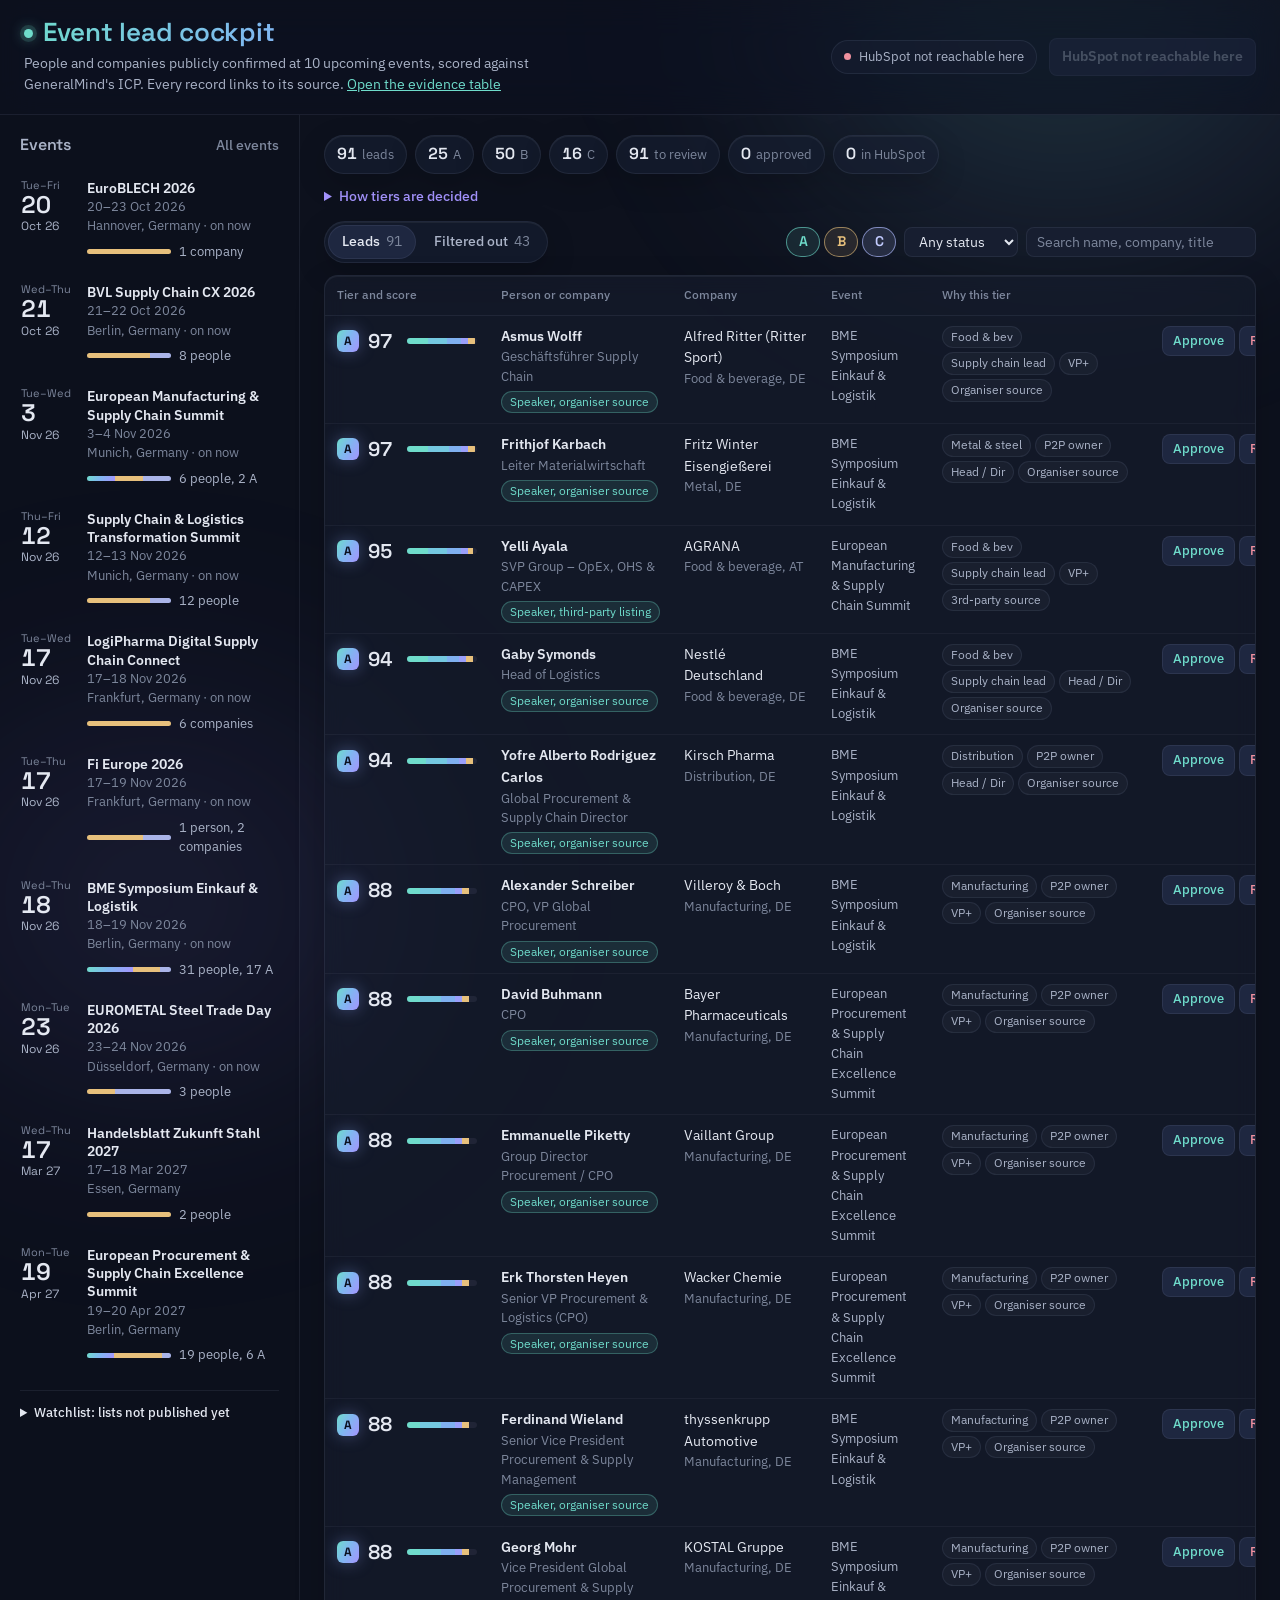
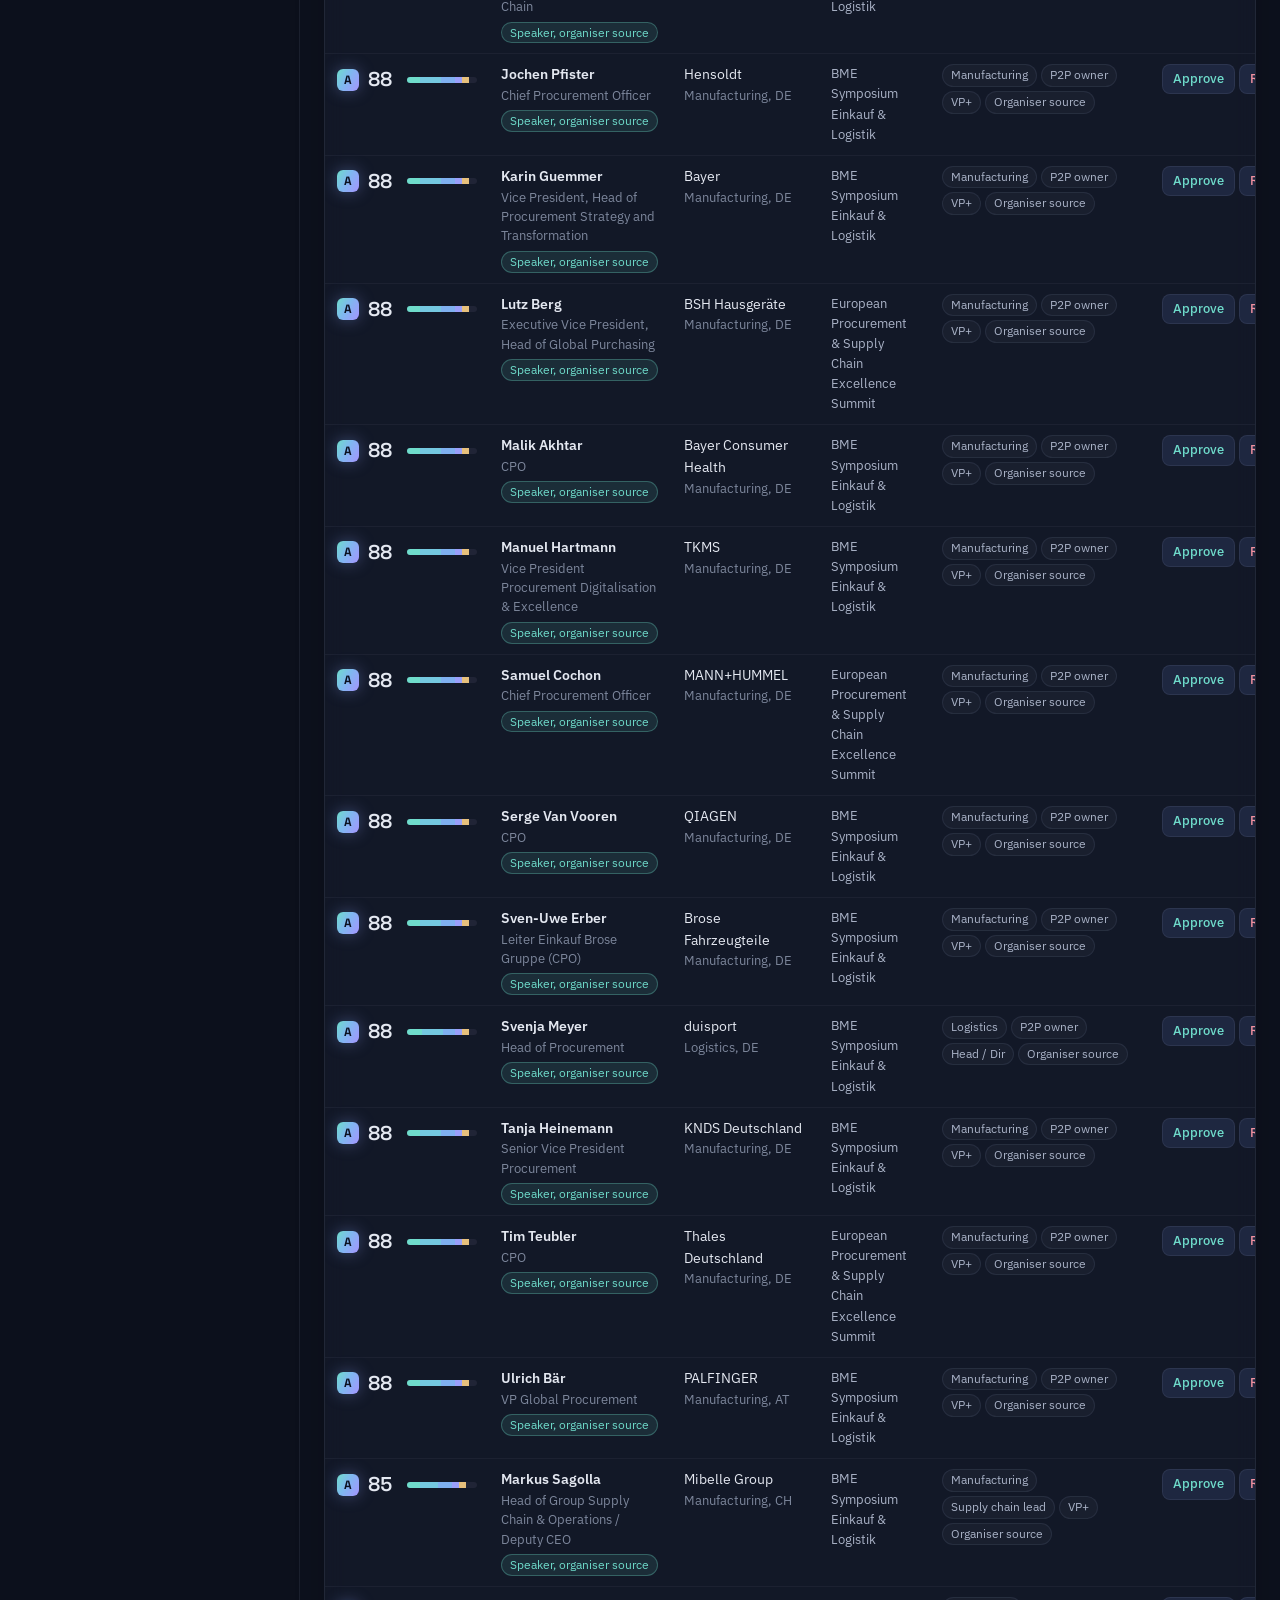
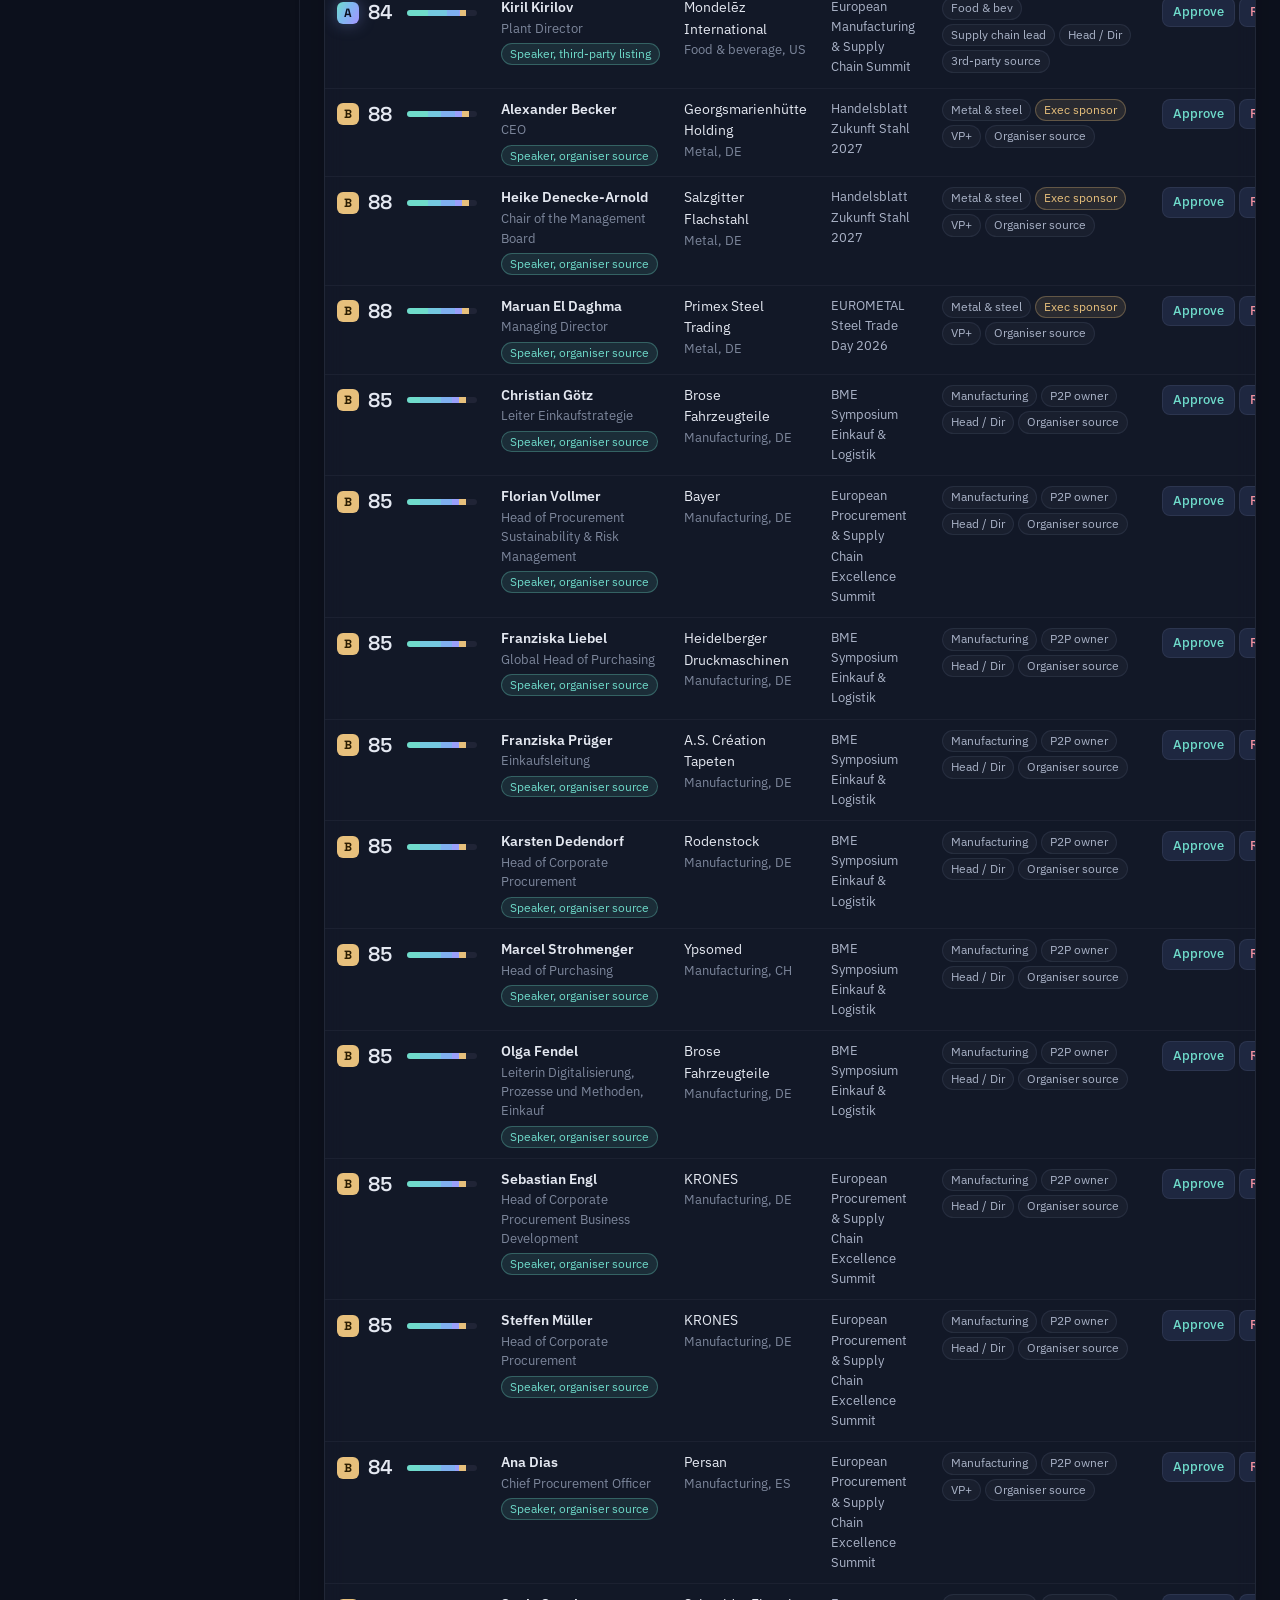
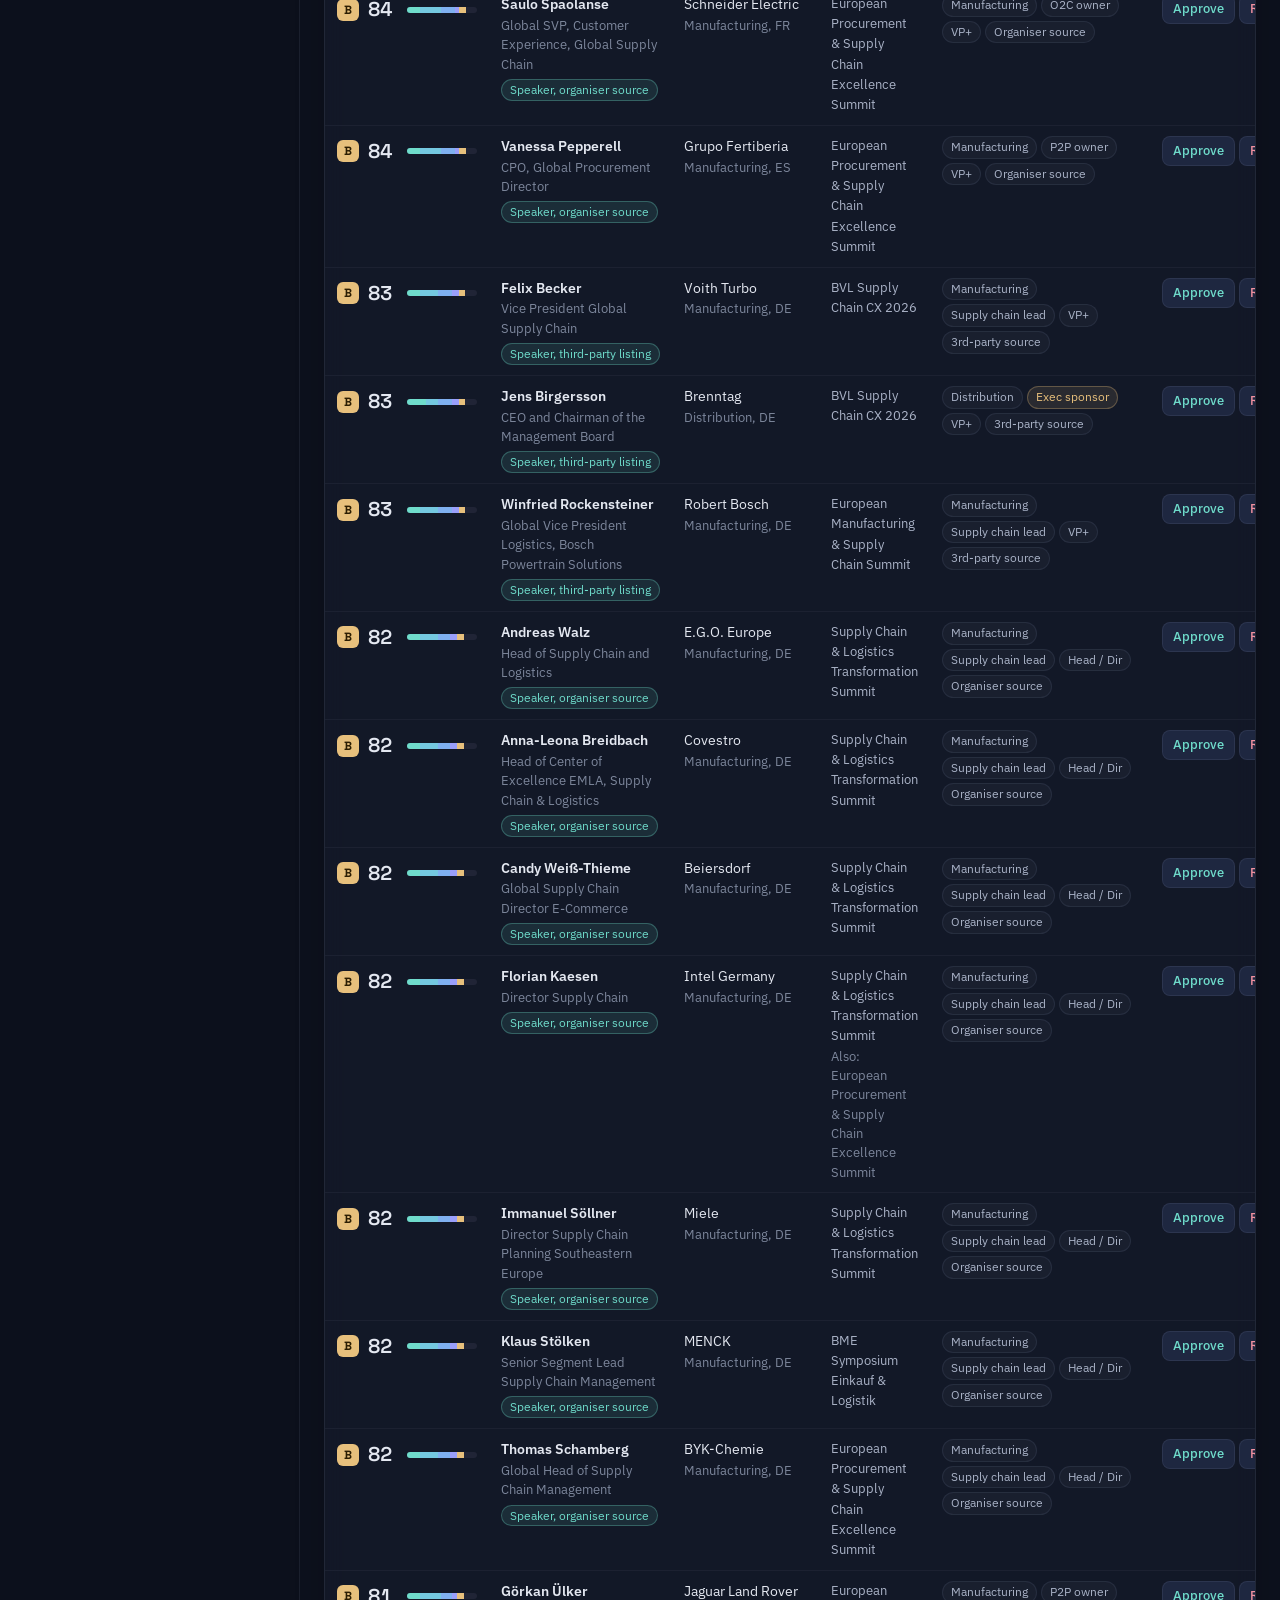
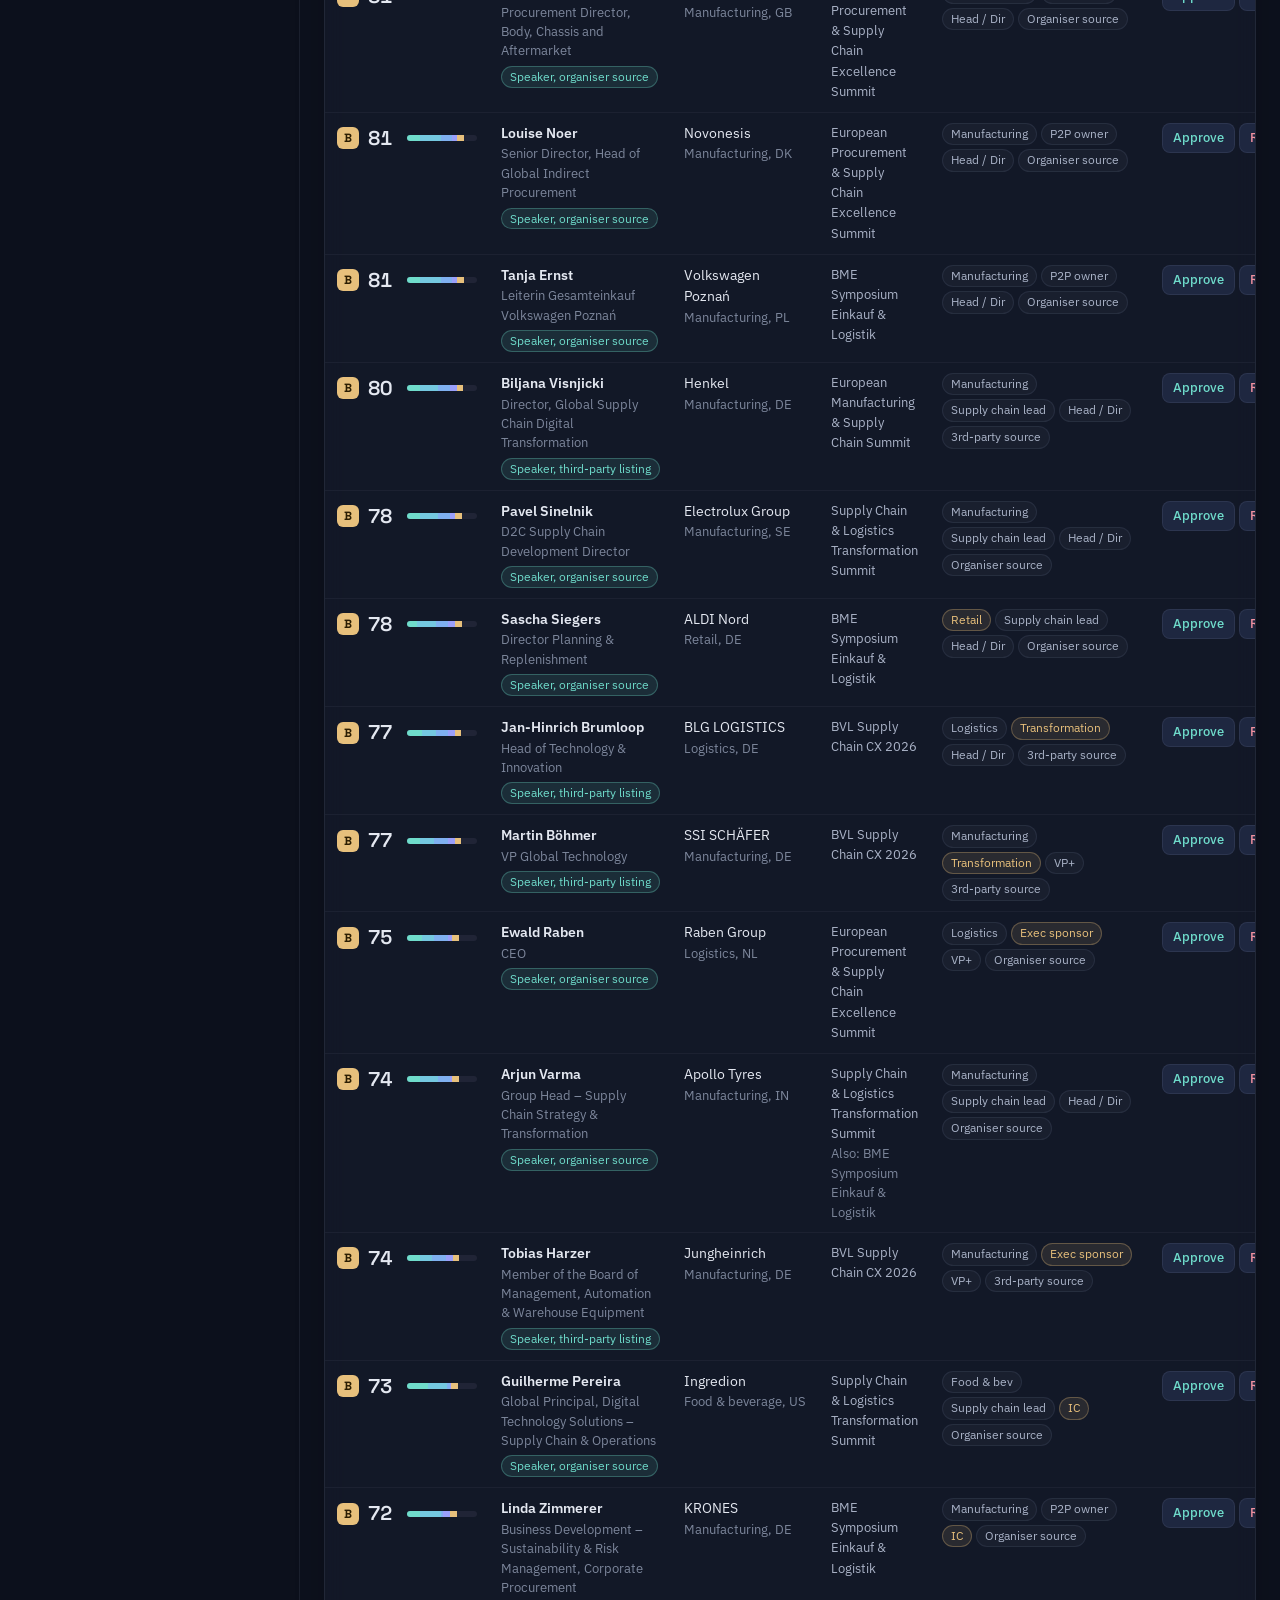
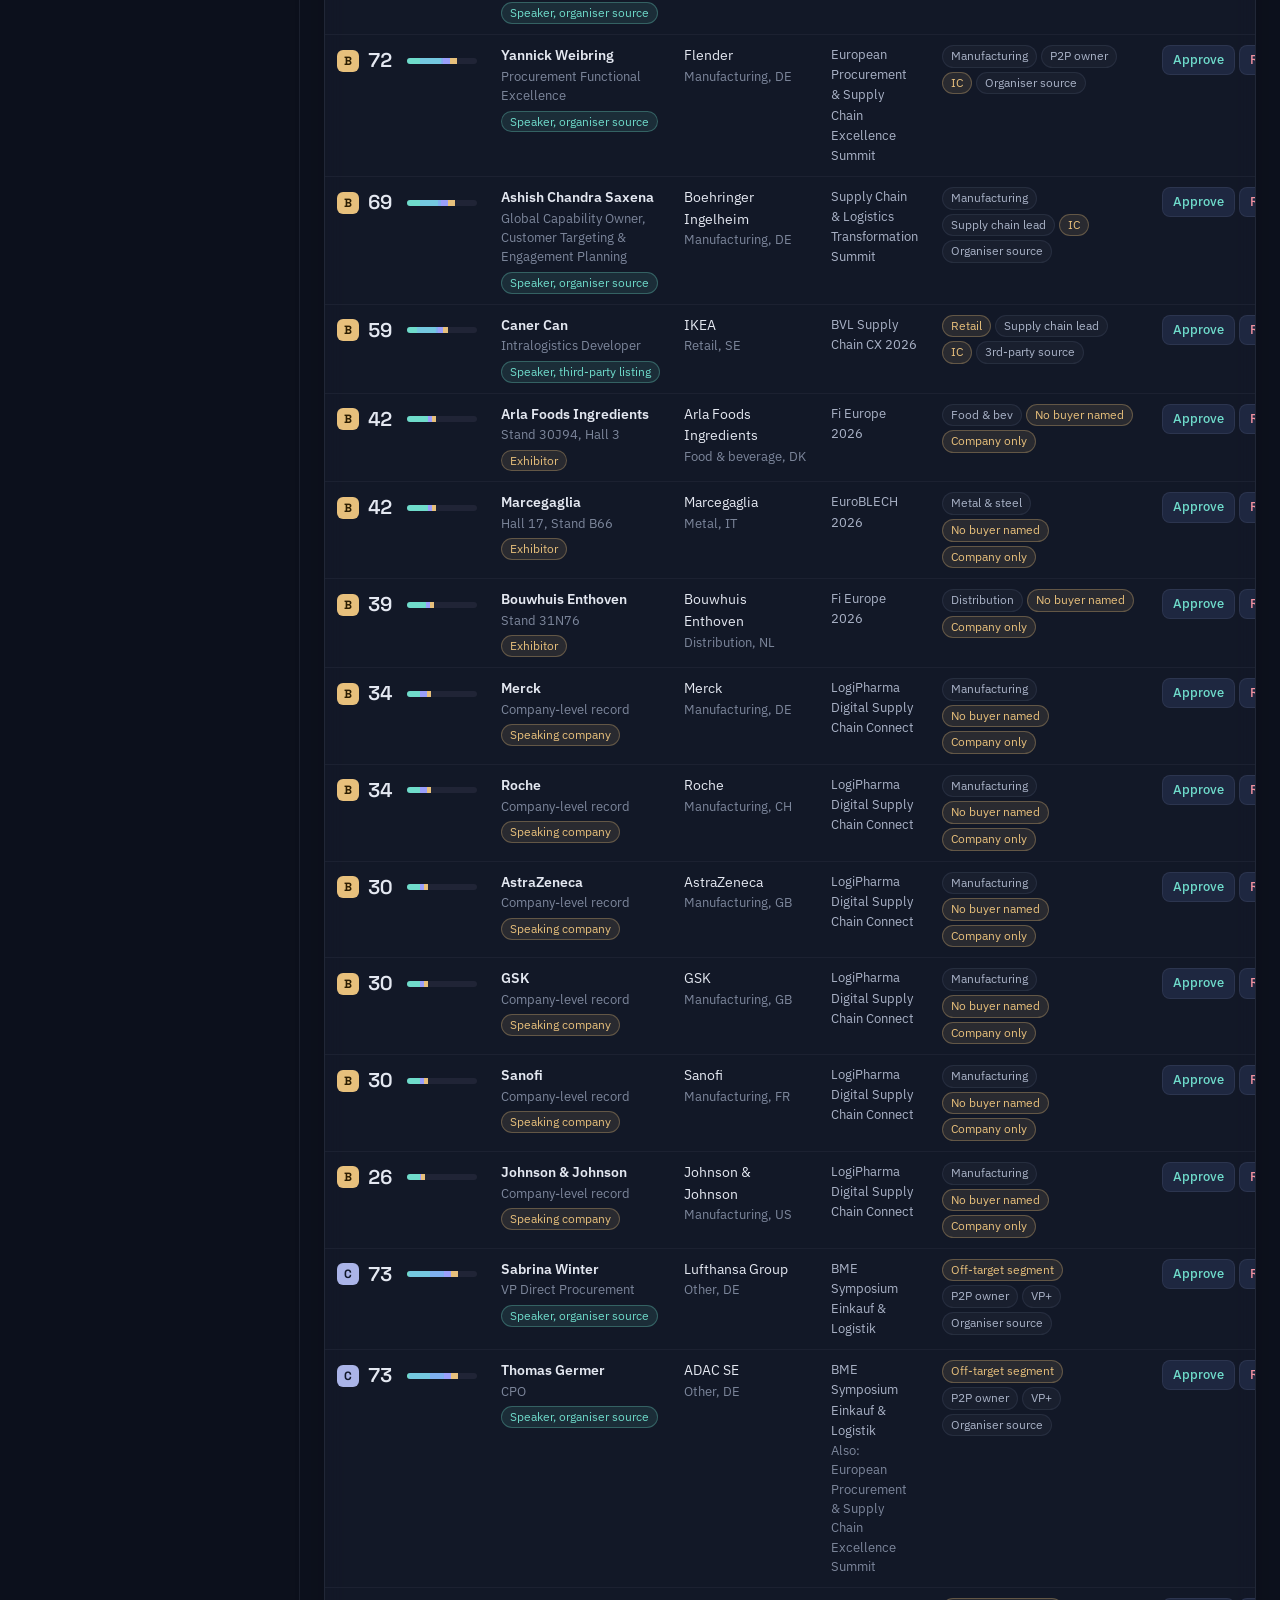
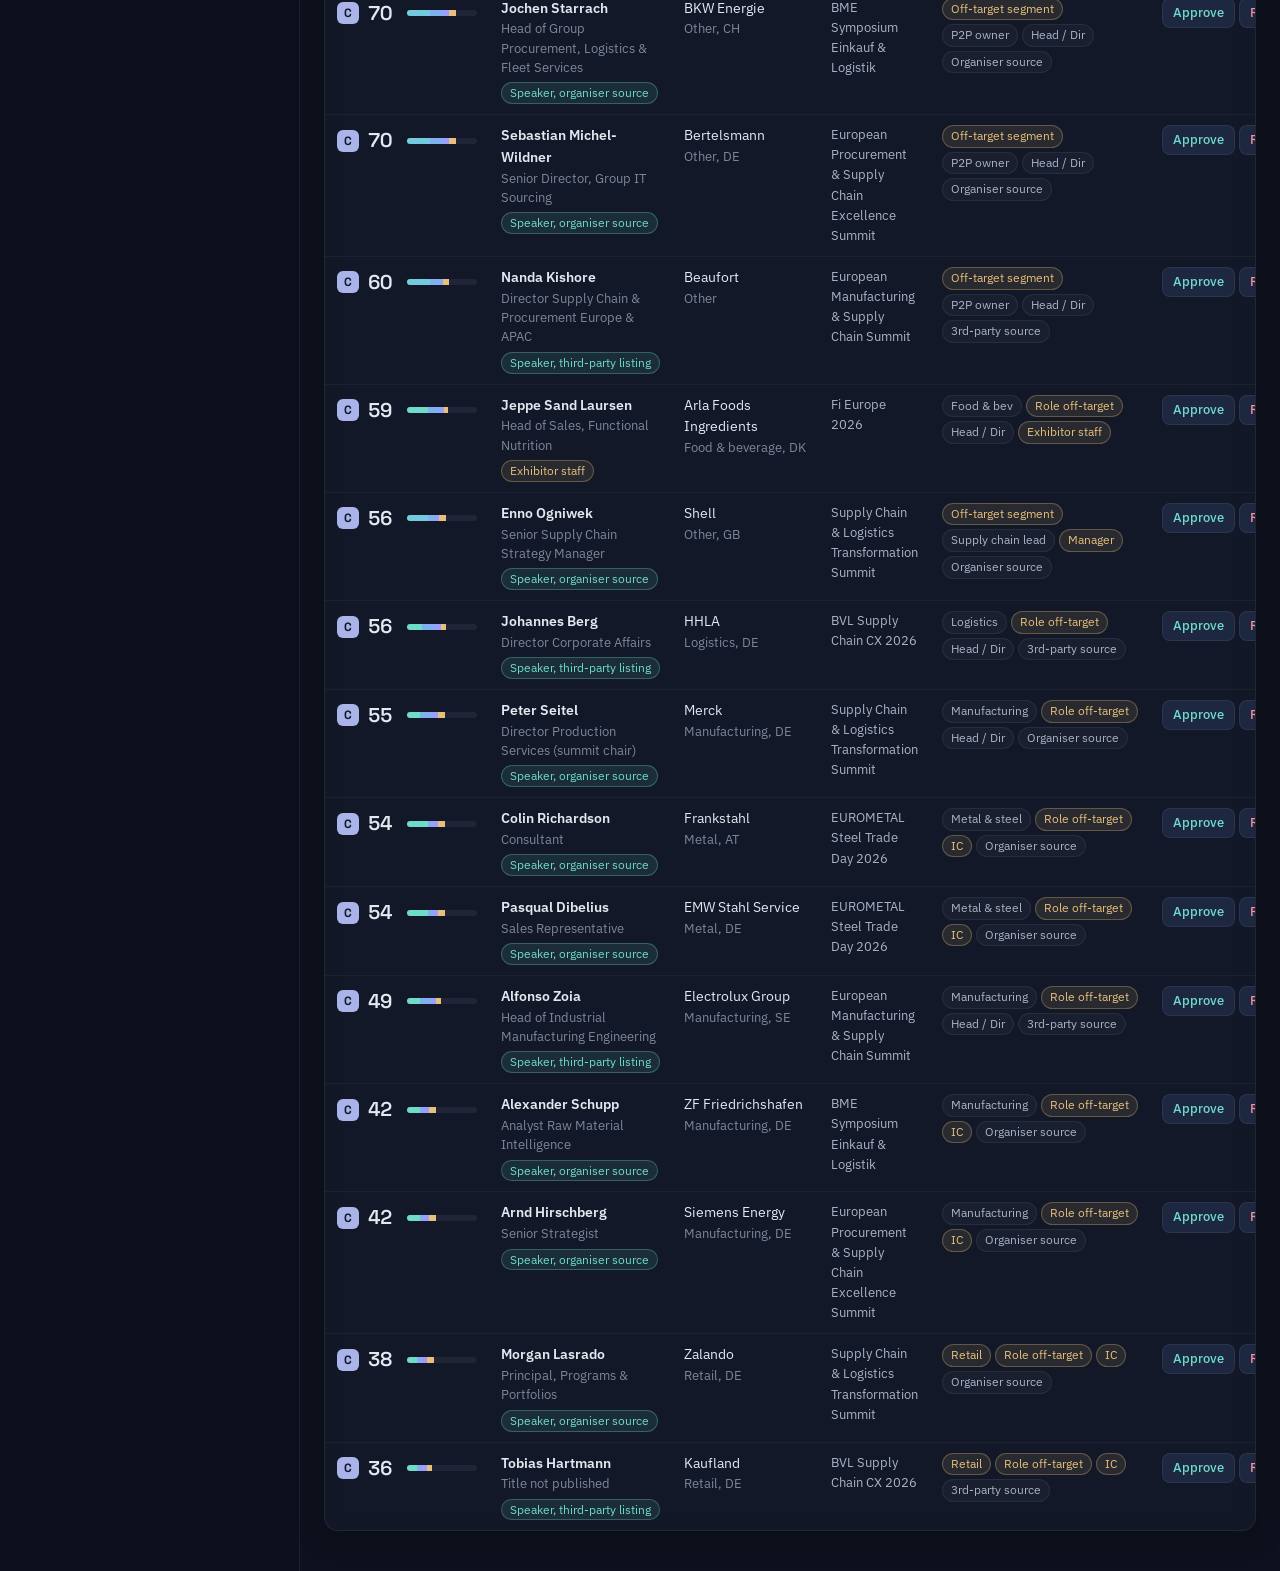
==== commit 9ada0493: "Aurora redesign: no grid, soft drifting light, desaturated palette, gradient accents; distinct C tie" ====
--- a/index.html
+++ b/index.html
@@ -3,7 +3,7 @@
 <head>
   <meta charset="utf-8">
   <meta name="viewport" content="width=device-width, initial-scale=1">
-  <meta name="theme-color" content="#0b1222">
+  <meta name="theme-color" content="#0d111d">
   <title>Event Lead Cockpit</title>
   <meta name="description" content="People and companies publicly confirmed at 10 upcoming events, scored against GeneralMind's ICP, reviewed and pushed to HubSpot.">
   <link rel="preconnect" href="https://fonts.googleapis.com">
--- a/styles.css
+++ b/styles.css
@@ -1,33 +1,38 @@
 :root {
-  --bg: #0b1222;
-  --surface: rgba(22, 33, 58, 0.72);
-  --surface-solid: #16213a;
-  --raised: #1c2947;
-  --line: rgba(148, 170, 210, 0.14);
-  --line-2: rgba(148, 170, 210, 0.08);
-  --ink: #e8eef9;
-  --ink-2: #b3bfd6;
-  --ink-3: #8592ad;
-
-  --cyan: #4fe3d2;
-  --cyan-2: #2bb8d8;
-  --cyan-soft: rgba(79, 227, 210, 0.12);
-  --amber: #f3bf62;
-  --amber-soft: rgba(243, 191, 98, 0.12);
-  --slate: #8d9ab4;
-  --slate-soft: rgba(141, 154, 180, 0.14);
-  --rose: #ff7a8a;
-  --rose-soft: rgba(255, 122, 138, 0.12);
-  --focus: #8ab4ff;
-
-  --s-segment: #4fe3d2;
-  --s-function: #35c4d9;
-  --s-seniority: #4c9be8;
-  --s-region: #7a7ff0;
-  --s-signal: #f3bf62;
-
-  --radius-s: 6px;
-  --radius-m: 12px;
+  --bg: #0d111d;
+  --surface: rgba(24, 31, 50, 0.62);
+  --surface-solid: #171e30;
+  --raised: #1e2740;
+  --raised-2: #253050;
+  --line: rgba(205, 215, 255, 0.08);
+  --line-2: rgba(205, 215, 255, 0.05);
+  --edge: linear-gradient(180deg, rgba(255,255,255,0.09), rgba(255,255,255,0));
+  --ink: #e4e8f1;
+  --ink-2: #aab3c7;
+  --ink-3: #7d879c;
+
+  --cyan: #6fdccb;
+  --cyan-2: #7fb8f0;
+  --violet: #a594ff;
+  --grad: linear-gradient(120deg, #6fdccb 0%, #7fb8f0 45%, #a594ff 100%);
+  --cyan-soft: rgba(111, 220, 203, 0.11);
+  --violet-soft: rgba(165, 148, 255, 0.12);
+  --amber: #e7c07c;
+  --amber-soft: rgba(231, 192, 124, 0.11);
+  --slate: #8e98b0;
+  --slate-soft: rgba(142, 152, 176, 0.13);
+  --rose: #f0919f;
+  --rose-soft: rgba(240, 145, 159, 0.11);
+  --focus: #a9c2ff;
+
+  --s-segment: #6fdccb;
+  --s-function: #74c8e0;
+  --s-seniority: #7fb0f0;
+  --s-region: #9a9ffb;
+  --s-signal: #e7c07c;
+
+  --radius-s: 8px;
+  --radius-m: 14px;
   --font: "IBM Plex Sans", system-ui, sans-serif;
   --font-display: "Space Grotesk", "IBM Plex Sans", system-ui, sans-serif;
   color-scheme: dark;
@@ -38,45 +43,56 @@
 body {
   margin: 0;
   color: var(--ink);
-  font: 400 14px/1.5 var(--font);
+  font: 400 14px/1.55 var(--font);
   font-feature-settings: "tnum" 1;
   background-color: var(--bg);
-  background-image:
-    radial-gradient(1200px 600px at 85% -10%, rgba(43, 184, 216, 0.16), transparent 60%),
-    radial-gradient(900px 500px at -10% 110%, rgba(122, 127, 240, 0.12), transparent 60%),
-    linear-gradient(var(--line-2) 1px, transparent 1px),
-    linear-gradient(90deg, var(--line-2) 1px, transparent 1px);
-  background-size: auto, auto, 40px 40px, 40px 40px;
-  background-attachment: fixed;
   min-height: 100vh;
+  position: relative;
+}
+body::before, body::after {
+  content: ""; position: fixed; z-index: -1; pointer-events: none; border-radius: 50%; filter: blur(90px);
+}
+body::before {
+  width: 62vw; height: 52vw; top: -26vw; right: -14vw;
+  background: radial-gradient(closest-side, rgba(111, 220, 203, 0.20), rgba(127, 184, 240, 0.10) 55%, transparent);
+  animation: drift 26s ease-in-out infinite alternate;
+}
+body::after {
+  width: 56vw; height: 48vw; bottom: -24vw; left: -16vw;
+  background: radial-gradient(closest-side, rgba(165, 148, 255, 0.18), rgba(127, 120, 240, 0.08) 55%, transparent);
+  animation: drift 32s ease-in-out infinite alternate-reverse;
+}
+@keyframes drift {
+  from { transform: translate3d(0, 0, 0) scale(1); }
+  to { transform: translate3d(-4vw, 3vw, 0) scale(1.08); }
 }
 h1, h2, h3 { font-family: var(--font-display); font-weight: 600; margin: 0; letter-spacing: -0.01em; }
 button, input, select { font: inherit; color: inherit; }
 a { color: var(--cyan); }
 :focus-visible { outline: 2px solid var(--focus); outline-offset: 2px; }
 .sr-only { position: absolute; width: 1px; height: 1px; overflow: hidden; clip: rect(0 0 0 0); white-space: nowrap; }
-::selection { background: rgba(79, 227, 210, 0.3); }
+::selection { background: rgba(165, 148, 255, 0.32); }
 
 /* ---------- top bar ---------- */
 .bar {
   position: sticky; top: 0; z-index: 20;
   display: flex; align-items: center; justify-content: space-between; gap: 24px;
   padding: 18px 24px;
-  background: rgba(11, 18, 34, 0.8);
-  backdrop-filter: blur(14px); -webkit-backdrop-filter: blur(14px);
+  background: rgba(13, 17, 29, 0.62);
+  backdrop-filter: blur(18px) saturate(140%); -webkit-backdrop-filter: blur(14px);
   border-bottom: 1px solid var(--line);
 }
-.bar h1 { font-size: 24px; line-height: 1.1; }
+.bar h1 { font-size: 26px; line-height: 1.1; background: var(--grad); -webkit-background-clip: text; background-clip: text; color: transparent; }
 .bar h1::before {
   content: ""; display: inline-block; width: 9px; height: 9px; margin-right: 10px; vertical-align: 3px;
-  border-radius: 50%; background: var(--cyan); box-shadow: 0 0 12px var(--cyan);
+  border-radius: 50%; background: var(--cyan); box-shadow: 0 0 0 4px rgba(111,220,203,0.15), 0 0 14px rgba(111,220,203,0.7); animation: pulse 3s ease-in-out infinite;
 }
 .bar-sub { margin: 6px 0 0; color: var(--ink-2); max-width: 66ch; }
 .bar-sub a { color: var(--cyan); }
 .bar-actions { display: flex; align-items: center; gap: 12px; flex-shrink: 0; }
 .mode { font-size: 13px; color: var(--ink-2); padding: 6px 12px; border: 1px solid var(--line); border-radius: 999px; white-space: nowrap; background: var(--surface); }
 .mode::before { content: ""; display: inline-block; width: 7px; height: 7px; border-radius: 50%; margin-right: 8px; background: var(--ink-3); vertical-align: 1px; }
-.mode[data-mode="live"] { color: var(--ink); border-color: rgba(79, 227, 210, 0.4); }
+.mode[data-mode="live"] { color: var(--ink); border-color: rgba(111, 220, 203, 0.35); }
 .mode[data-mode="live"]::before { background: var(--cyan); box-shadow: 0 0 8px var(--cyan); }
 .mode[data-mode="dry-run"]::before { background: var(--amber); }
 .mode[data-mode="offline"]::before { background: var(--rose); }
@@ -86,11 +102,11 @@
   padding: 7px 12px; border-radius: var(--radius-s); cursor: pointer; font-weight: 500;
   transition: border-color .15s, background .15s, box-shadow .15s;
 }
-.btn:hover:not(:disabled) { border-color: rgba(148, 170, 210, 0.4); }
+.btn:hover:not(:disabled) { border-color: rgba(205, 215, 255, 0.25); background: var(--raised-2); }
 .btn:disabled { opacity: .5; cursor: not-allowed; }
 .btn-primary {
-  background: linear-gradient(135deg, var(--cyan), var(--cyan-2)); border: 0; color: #04212a; font-weight: 600;
-  box-shadow: 0 0 0 1px rgba(79, 227, 210, 0.4), 0 6px 24px rgba(43, 184, 216, 0.25);
+  background: var(--grad); border: 0; color: #0b1020; font-weight: 600;
+  box-shadow: 0 0 0 1px rgba(255,255,255,0.12) inset, 0 8px 28px rgba(140, 150, 255, 0.28);
 }
 .btn-primary:disabled { background: var(--raised); color: var(--ink-3); box-shadow: none; border: 1px solid var(--line); }
 .btn-approve { color: var(--cyan); }
@@ -105,7 +121,7 @@
 .layout.has-drawer { grid-template-columns: 300px minmax(0, 1fr) 390px; }
 
 /* ---------- events rail ---------- */
-.events { border-right: 1px solid var(--line); padding: 18px 0 24px; background: rgba(11, 18, 34, 0.45); }
+.events { border-right: 1px solid var(--line); padding: 18px 0 24px; background: rgba(13, 17, 29, 0.35); }
 .events-head { display: flex; align-items: baseline; justify-content: space-between; padding: 0 20px 10px; }
 .events-head h2 { font-size: 16px; color: var(--ink-2); }
 .event-list { list-style: none; margin: 0; padding: 0 10px; }
@@ -114,8 +130,8 @@
   text-align: left; background: none; border: 1px solid transparent; border-radius: var(--radius-m);
   padding: 10px; cursor: pointer; transition: background .15s, border-color .15s;
 }
-.event-item button:hover { background: rgba(148, 170, 210, 0.06); }
-.event-item button[aria-current="true"] { background: var(--surface); border-color: rgba(79, 227, 210, 0.35); box-shadow: inset 3px 0 0 var(--cyan); }
+.event-item button:hover { background: rgba(205, 215, 255, 0.04); }
+.event-item button[aria-current="true"] { background: var(--raised); border-color: rgba(165, 148, 255, 0.28); box-shadow: inset 3px 0 0 var(--violet), 0 6px 24px rgba(0,0,0,0.25); }
 .event-date { font-family: var(--font-display); line-height: 1.1; color: var(--ink-2); }
 .event-date b { display: block; font-size: 24px; color: var(--ink); font-weight: 600; }
 .event-date small { font-size: 12px; }
@@ -126,7 +142,7 @@
 .event-yield .status-tag { display: block; }
 .yield-bar { display: flex; height: 5px; width: 84px; background: var(--line); border-radius: 3px; overflow: hidden; flex-shrink: 0; }
 .yield-bar span { display: block; height: 100%; }
-.y-A { background: var(--cyan); } .y-B { background: var(--amber); } .y-C { background: var(--slate); }
+.y-A { background: var(--grad); } .y-B { background: var(--amber); } .y-C { background: #aab4e8; }
 .status-tag { font-size: 12px; color: var(--ink-3); }
 
 .watch { margin: 14px 20px 0; padding-top: 12px; border-top: 1px solid var(--line); font-size: 13px; color: var(--ink-2); }
@@ -155,7 +171,7 @@
 .summary b { color: var(--ink); font-family: var(--font-display); font-size: 16px; font-weight: 600; margin-right: 5px; }
 
 .rules { margin: 0 0 14px; color: var(--ink-2); }
-.rules summary { cursor: pointer; font-weight: 500; color: var(--cyan); width: max-content; }
+.rules summary { cursor: pointer; font-weight: 500; color: var(--violet); width: max-content; }
 .rules dl { display: grid; grid-template-columns: 54px 1fr; gap: 8px 10px; margin: 10px 0 0; background: var(--surface); border: 1px solid var(--line); border-radius: var(--radius-m); padding: 12px 14px; }
 .rules dt { margin: 0; }
 .rules dd { margin: 0; max-width: 80ch; }
@@ -169,9 +185,9 @@
 .filters { display: flex; flex-wrap: wrap; gap: 8px; align-items: center; }
 .chips { display: flex; gap: 4px; }
 .chip { border: 1px solid var(--line); background: var(--surface); border-radius: 999px; width: 34px; height: 30px; cursor: pointer; font-weight: 600; color: var(--ink-3); font-family: var(--font-display); }
-.chip[aria-pressed="true"][data-tier="A"] { background: var(--cyan-soft); border-color: var(--cyan); color: var(--cyan); }
-.chip[aria-pressed="true"][data-tier="B"] { background: var(--amber-soft); border-color: var(--amber); color: var(--amber); }
-.chip[aria-pressed="true"][data-tier="C"] { background: var(--slate-soft); border-color: var(--slate); color: var(--ink-2); }
+.chip[aria-pressed="true"][data-tier="A"] { background: var(--cyan-soft); border-color: rgba(111,220,203,0.6); color: var(--cyan); }
+.chip[aria-pressed="true"][data-tier="B"] { background: var(--amber-soft); border-color: rgba(231,192,124,0.6); color: var(--amber); }
+.chip[aria-pressed="true"][data-tier="C"] { background: rgba(176, 188, 255, 0.14); border-color: rgba(176, 188, 255, 0.65); color: #c3ccff; }
 .select select, .search input {
   height: 30px; border: 1px solid var(--line); border-radius: var(--radius-s); background: var(--surface-solid); padding: 0 10px; color: var(--ink);
 }
@@ -187,8 +203,8 @@
 th { text-align: left; font-weight: 500; color: var(--ink-3); font-size: 12px; padding: 10px 12px; border-bottom: 1px solid var(--line); }
 td { padding: 10px 12px; border-bottom: 1px solid var(--line-2); vertical-align: top; }
 tbody tr { cursor: pointer; transition: background .12s; }
-tbody tr:hover { background: rgba(148, 170, 210, 0.05); }
-tbody tr[aria-selected="true"] { background: rgba(79, 227, 210, 0.07); box-shadow: inset 3px 0 0 var(--cyan); }
+tbody tr:hover { background: rgba(205, 215, 255, 0.035); }
+tbody tr[aria-selected="true"] { background: var(--violet-soft); box-shadow: inset 3px 0 0 var(--violet); }
 tbody tr:last-child td { border-bottom: 0; }
 tr.static { cursor: default; }
 .col-score { width: 140px; }
@@ -206,17 +222,17 @@
 .score-bar span { display: block; height: 100%; transform-origin: left; animation: fill .7s cubic-bezier(.2,.7,.2,1) both; }
 @keyframes fill { from { transform: scaleX(0); } to { transform: scaleX(1); } }
 .tier { display: inline-block; font-family: var(--font-display); font-weight: 700; font-size: 12px; width: 22px; height: 22px; line-height: 22px; text-align: center; border-radius: 6px; }
-.tier-A { background: var(--cyan); color: #04212a; box-shadow: 0 0 14px rgba(79, 227, 210, 0.45); }
+.tier-A { background: var(--grad); color: #0b1020; box-shadow: 0 0 16px rgba(140, 170, 255, 0.35); }
 .tier-B { background: var(--amber); color: #2b1d02; }
-.tier-C { background: var(--slate); color: #10172a; }
+.tier-C { background: #aab4e8; color: #10172a; }
 
 .tags { display: flex; flex-wrap: wrap; gap: 4px; }
-.tag { font-size: 12px; padding: 1px 8px; border-radius: 999px; border: 1px solid var(--line); color: var(--ink-2); background: rgba(148, 170, 210, 0.06); white-space: nowrap; }
-.tag.miss { color: var(--amber); border-color: rgba(243, 191, 98, 0.35); background: var(--amber-soft); }
+.tag { font-size: 12px; padding: 1px 8px; border-radius: 999px; border: 1px solid var(--line); color: var(--ink-2); background: rgba(205, 215, 255, 0.04); white-space: nowrap; }
+.tag.miss { color: var(--amber); border-color: rgba(231, 192, 124, 0.3); background: var(--amber-soft); }
 
 .ev { display: inline-block; white-space: nowrap; margin-top: 5px; font-size: 11.5px; padding: 1px 8px; border-radius: 999px; border: 1px solid var(--line); color: var(--ink-2); }
-.ev-strong { border-color: rgba(79, 227, 210, 0.4); color: var(--cyan); background: var(--cyan-soft); }
-.ev-company { border-color: rgba(243, 191, 98, 0.4); color: var(--amber); background: var(--amber-soft); }
+.ev-strong { border-color: rgba(111, 220, 203, 0.3); color: var(--cyan); background: var(--cyan-soft); }
+.ev-company { border-color: rgba(231, 192, 124, 0.3); color: var(--amber); background: var(--amber-soft); }
 .hs-target { display: none; }
 .review { display: inline-flex; gap: 4px; }
 .review .btn { padding: 4px 10px; font-size: 13px; }
@@ -227,7 +243,7 @@
 
 /* ---------- drawer ---------- */
 .drawer {
-  border-left: 1px solid var(--line); background: rgba(15, 24, 48, 0.94);
+  border-left: 1px solid var(--line); background: rgba(20, 26, 43, 0.9);
   backdrop-filter: blur(14px); -webkit-backdrop-filter: blur(14px);
   padding: 20px 20px 32px; position: sticky; top: 86px; align-self: start; max-height: calc(100vh - 86px); overflow-y: auto;
 }
@@ -245,7 +261,7 @@
 .factor-track { height: 6px; background: var(--line); border-radius: 3px; overflow: hidden; }
 .factor-track span { display: block; height: 100%; }
 .factor-pts { text-align: right; color: var(--ink-2); font-size: 13px; }
-.opener { background: var(--cyan-soft); border: 1px solid rgba(79, 227, 210, 0.25); border-radius: var(--radius-m); padding: 12px 14px; }
+.opener { background: linear-gradient(135deg, var(--cyan-soft), var(--violet-soft)); border: 1px solid rgba(165, 148, 255, 0.22); border-radius: var(--radius-m); padding: 12px 14px; }
 .opener b { display: block; color: var(--cyan); }
 .flags { margin: 10px 0 0; padding-left: 18px; color: var(--amber); font-size: 13px; }
 .facts { display: grid; grid-template-columns: 96px 1fr; gap: 5px 12px; margin: 0; }
@@ -259,8 +275,8 @@
 .toast {
   position: fixed; bottom: 20px; left: 50%; transform: translateX(-50%); z-index: 30;
   background: var(--surface-solid); color: var(--ink); padding: 11px 16px; border-radius: var(--radius-m);
-  border: 1px solid rgba(79, 227, 210, 0.35); max-width: min(620px, calc(100vw - 32px));
-  box-shadow: 0 10px 40px rgba(0, 0, 0, 0.45), 0 0 24px rgba(79, 227, 210, 0.12);
+  border: 1px solid rgba(165, 148, 255, 0.3); max-width: min(620px, calc(100vw - 32px));
+  box-shadow: 0 12px 44px rgba(0, 0, 0, 0.5), 0 0 30px rgba(140, 150, 255, 0.14);
 }
 
 /* ---------- responsive ---------- */
@@ -296,3 +312,14 @@
   .score-bar { display: none; }
 }
 @media (prefers-reduced-motion: reduce) { * { transition: none !important; animation: none !important; } }
+
+/* glass edge: a faint top highlight on raised panels */
+.table-wrap, .event-brief, .rules dl, .summary span, .tabs { position: relative; box-shadow: inset 0 1px 0 rgba(255,255,255,0.05), 0 10px 30px rgba(0,0,0,0.18); }
+.table-wrap { background: rgba(23, 30, 48, 0.58); }
+.score-bar { background: rgba(205,215,255,0.07); }
+@keyframes pulse { 0%, 100% { opacity: 1; } 50% { opacity: .55; } }
+@media (prefers-reduced-motion: reduce) { body::before, body::after { animation: none; } }
+
+.chip { transition: opacity .15s, background .15s, border-color .15s; }
+.chip[aria-pressed="false"] { opacity: .6; background: transparent; border-style: dashed; border-color: rgba(205, 215, 255, 0.3); color: var(--ink-2); }
+.chip[aria-pressed="false"]:hover { opacity: .75; }
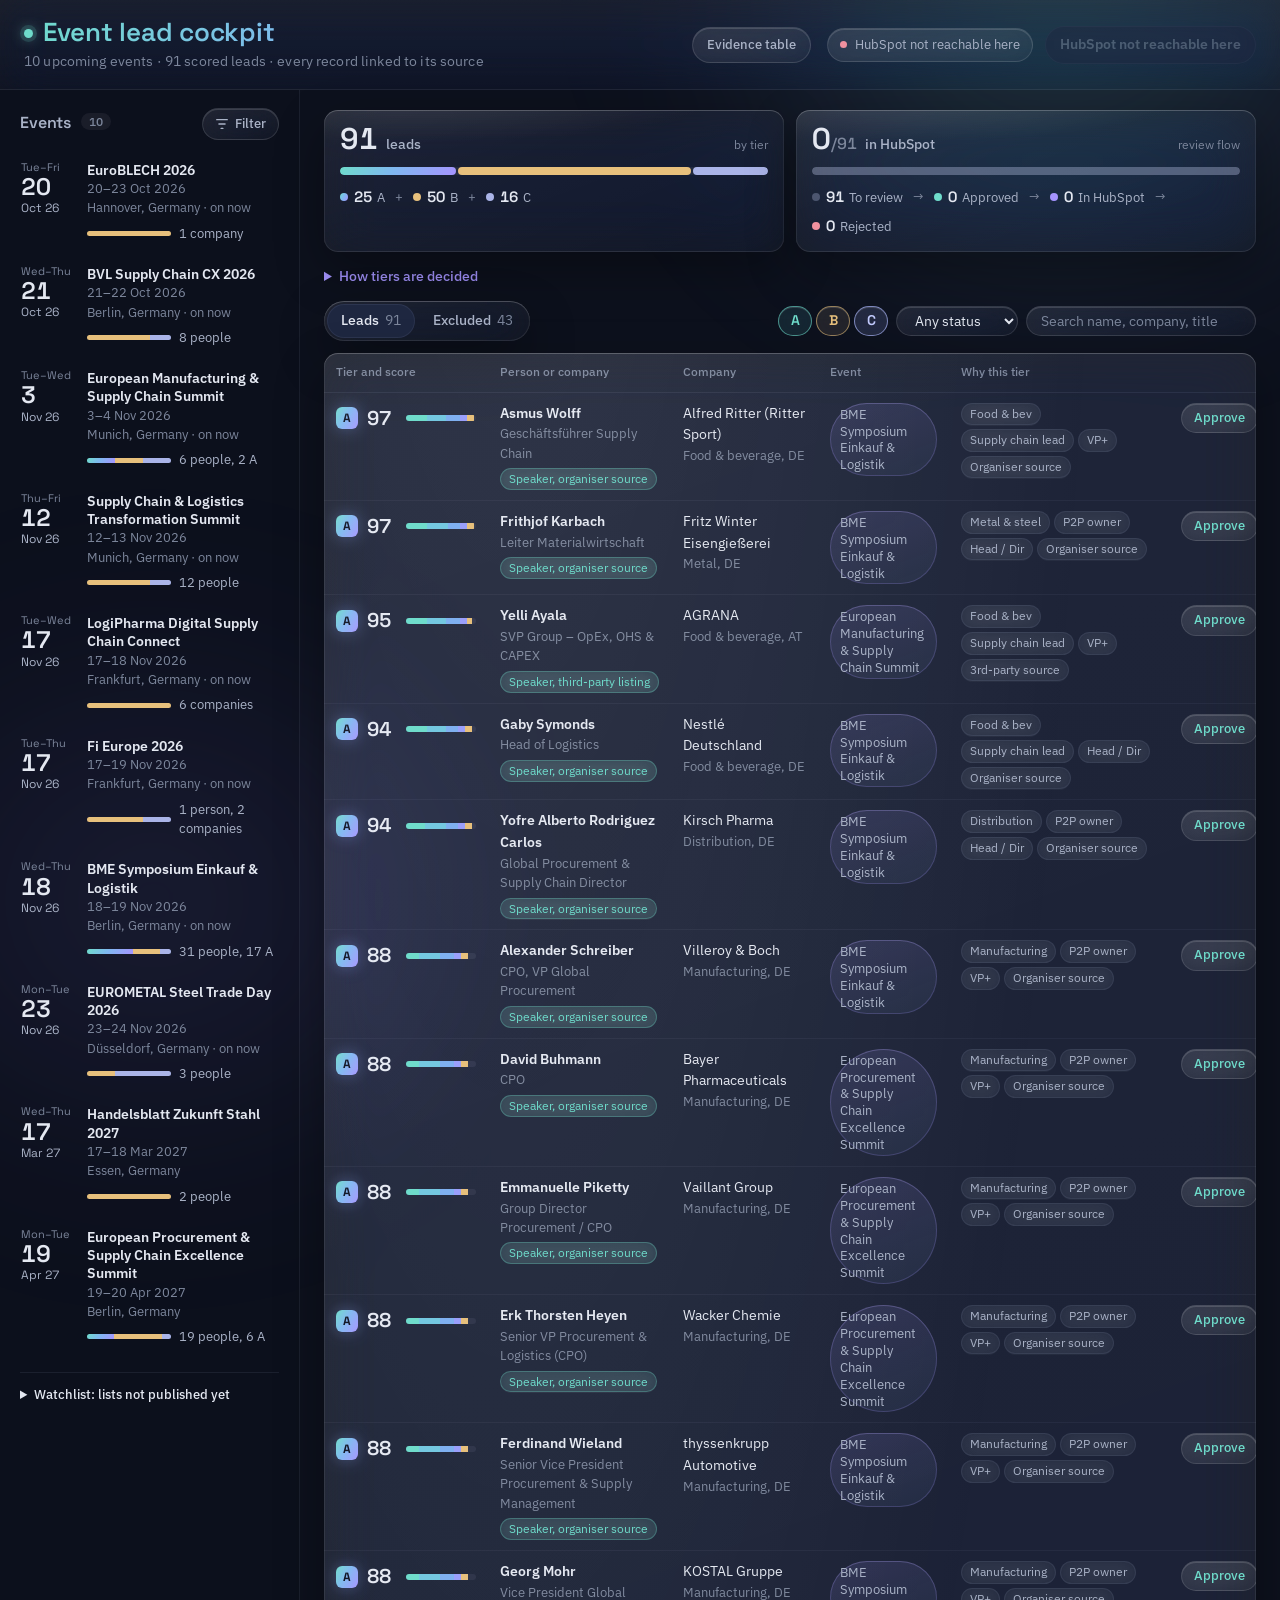
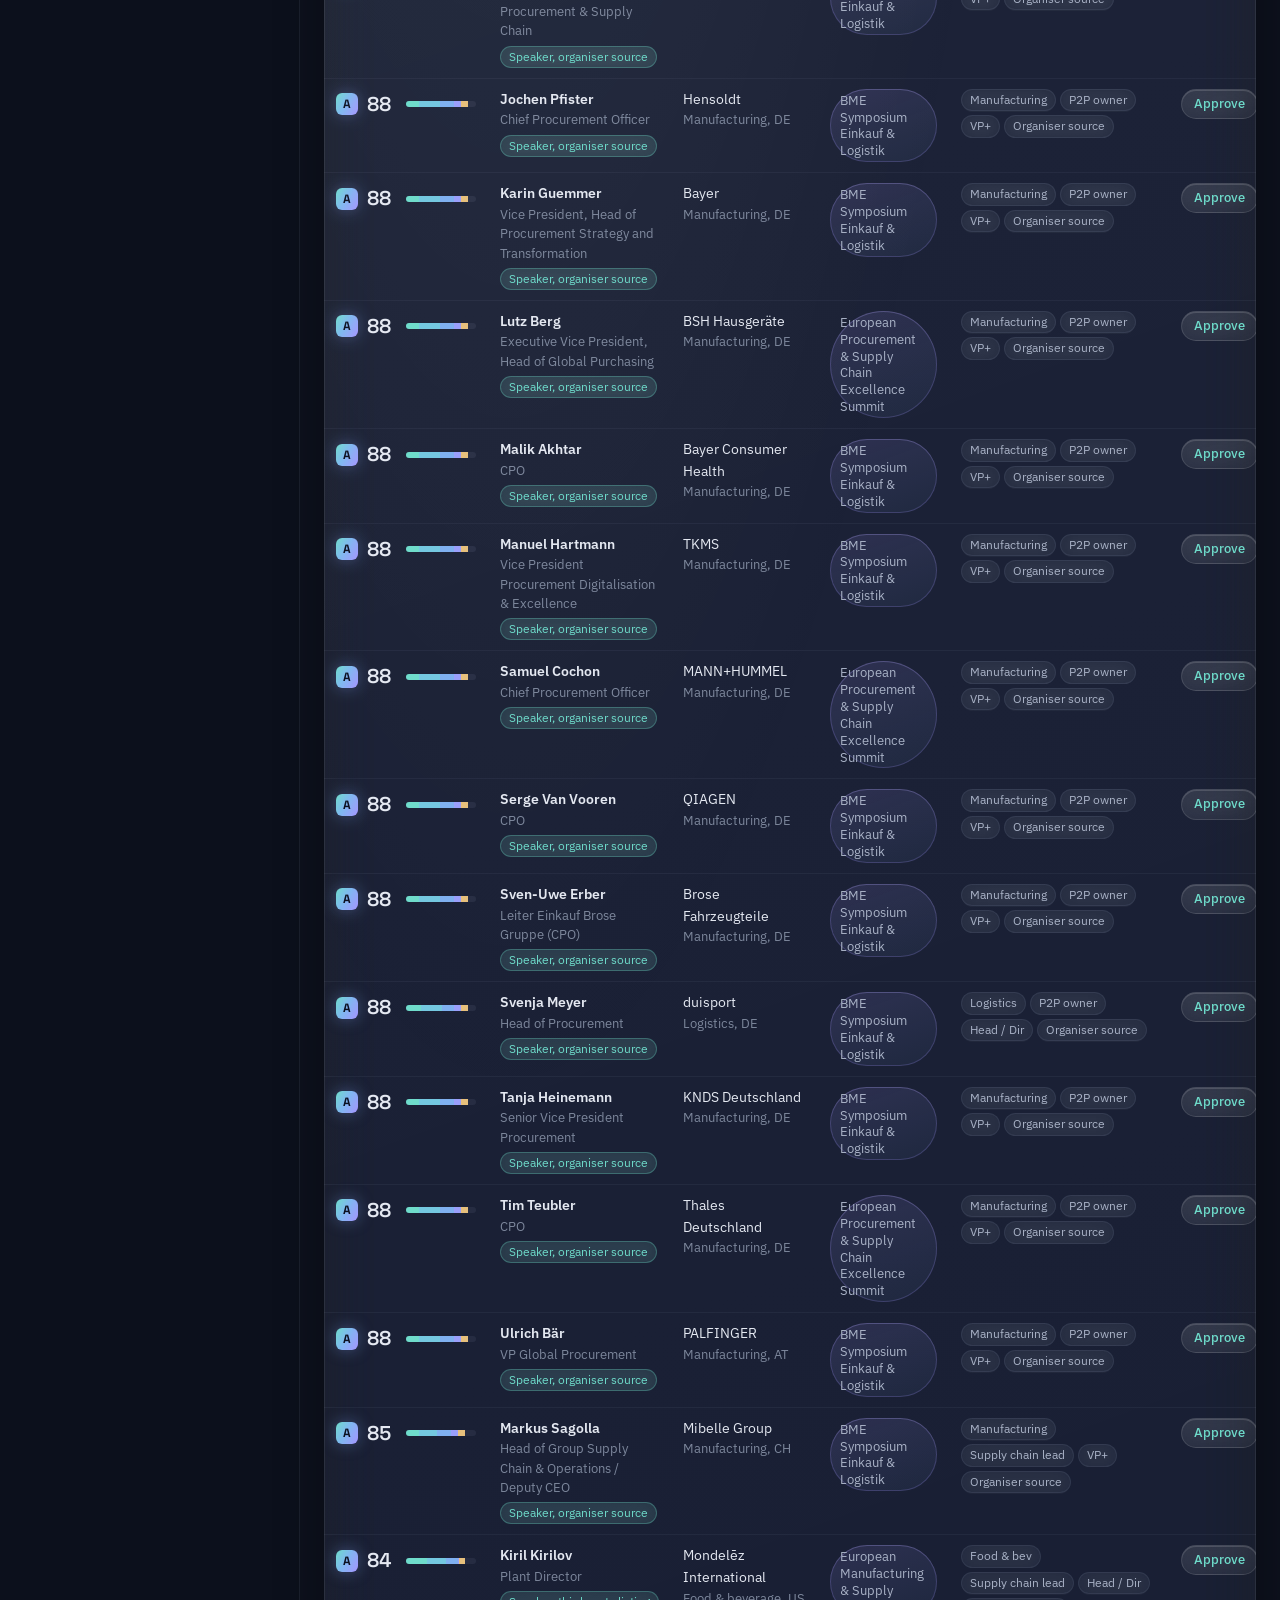
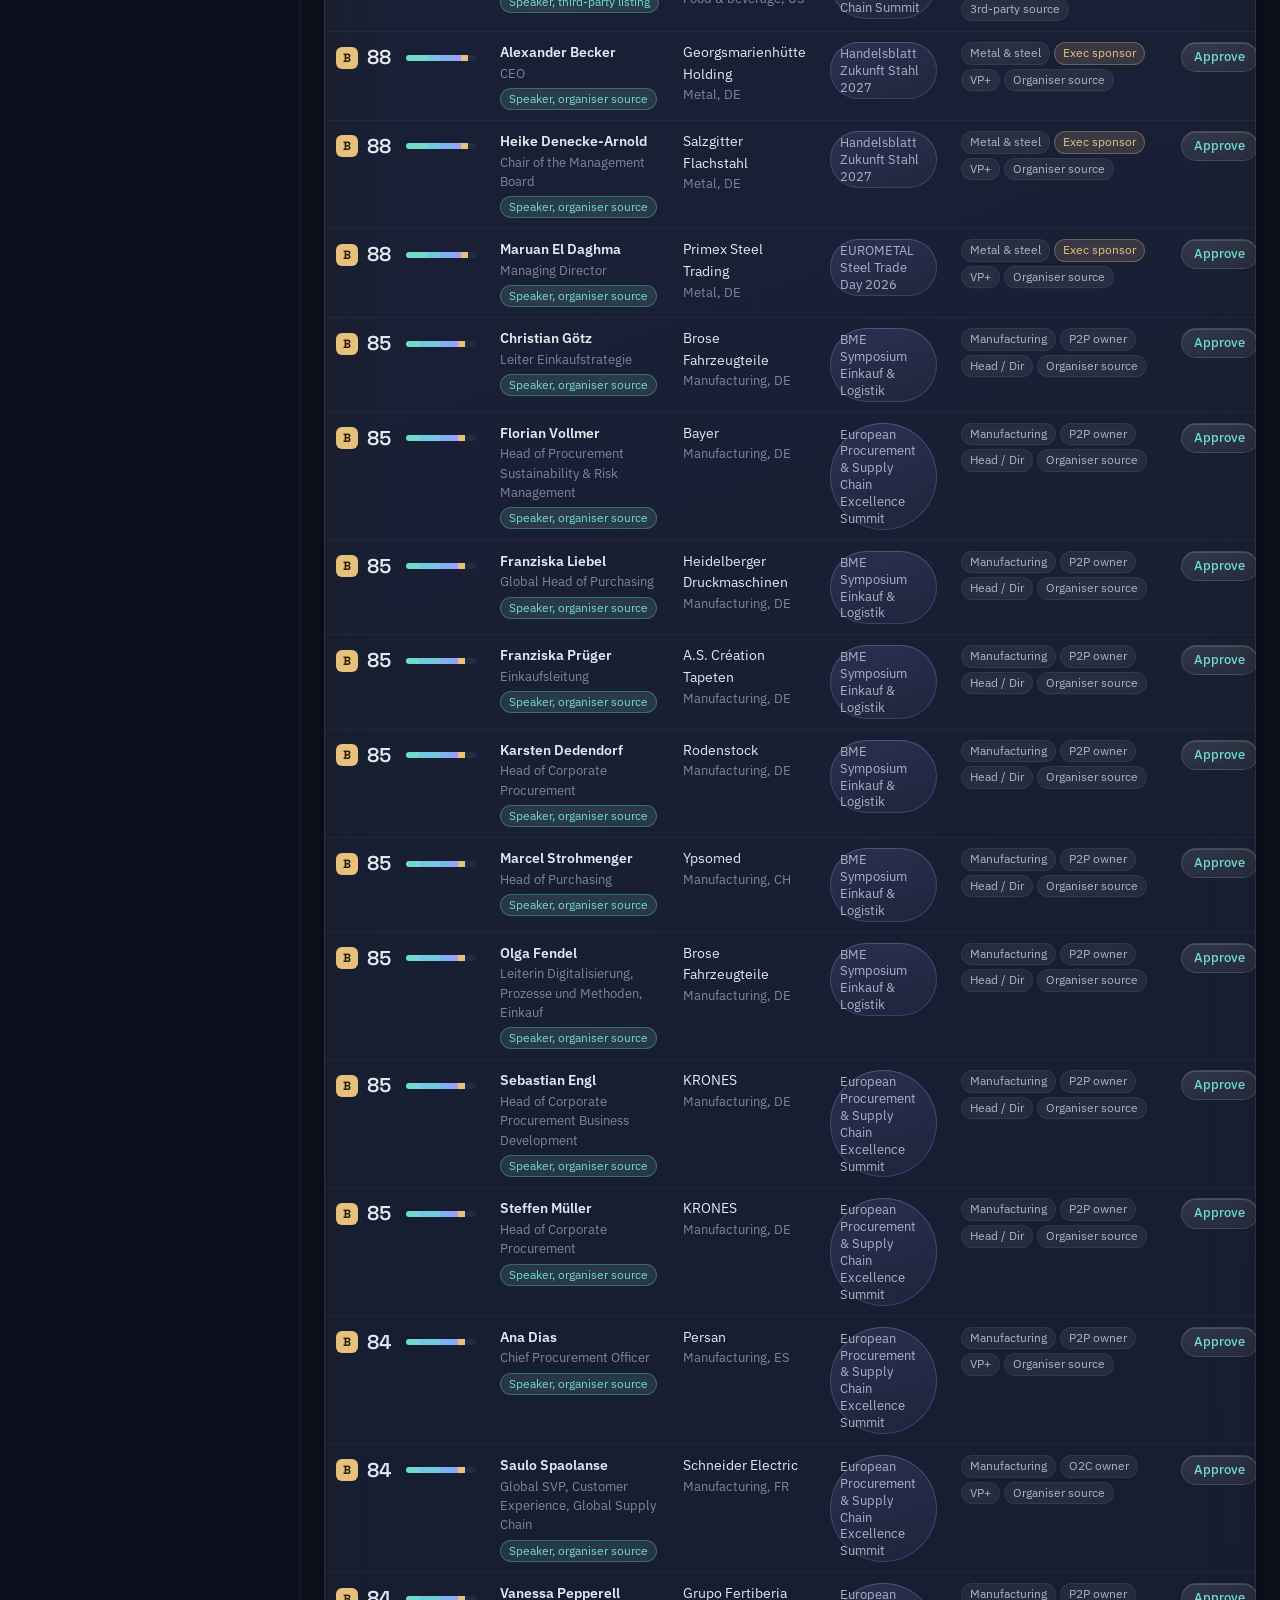
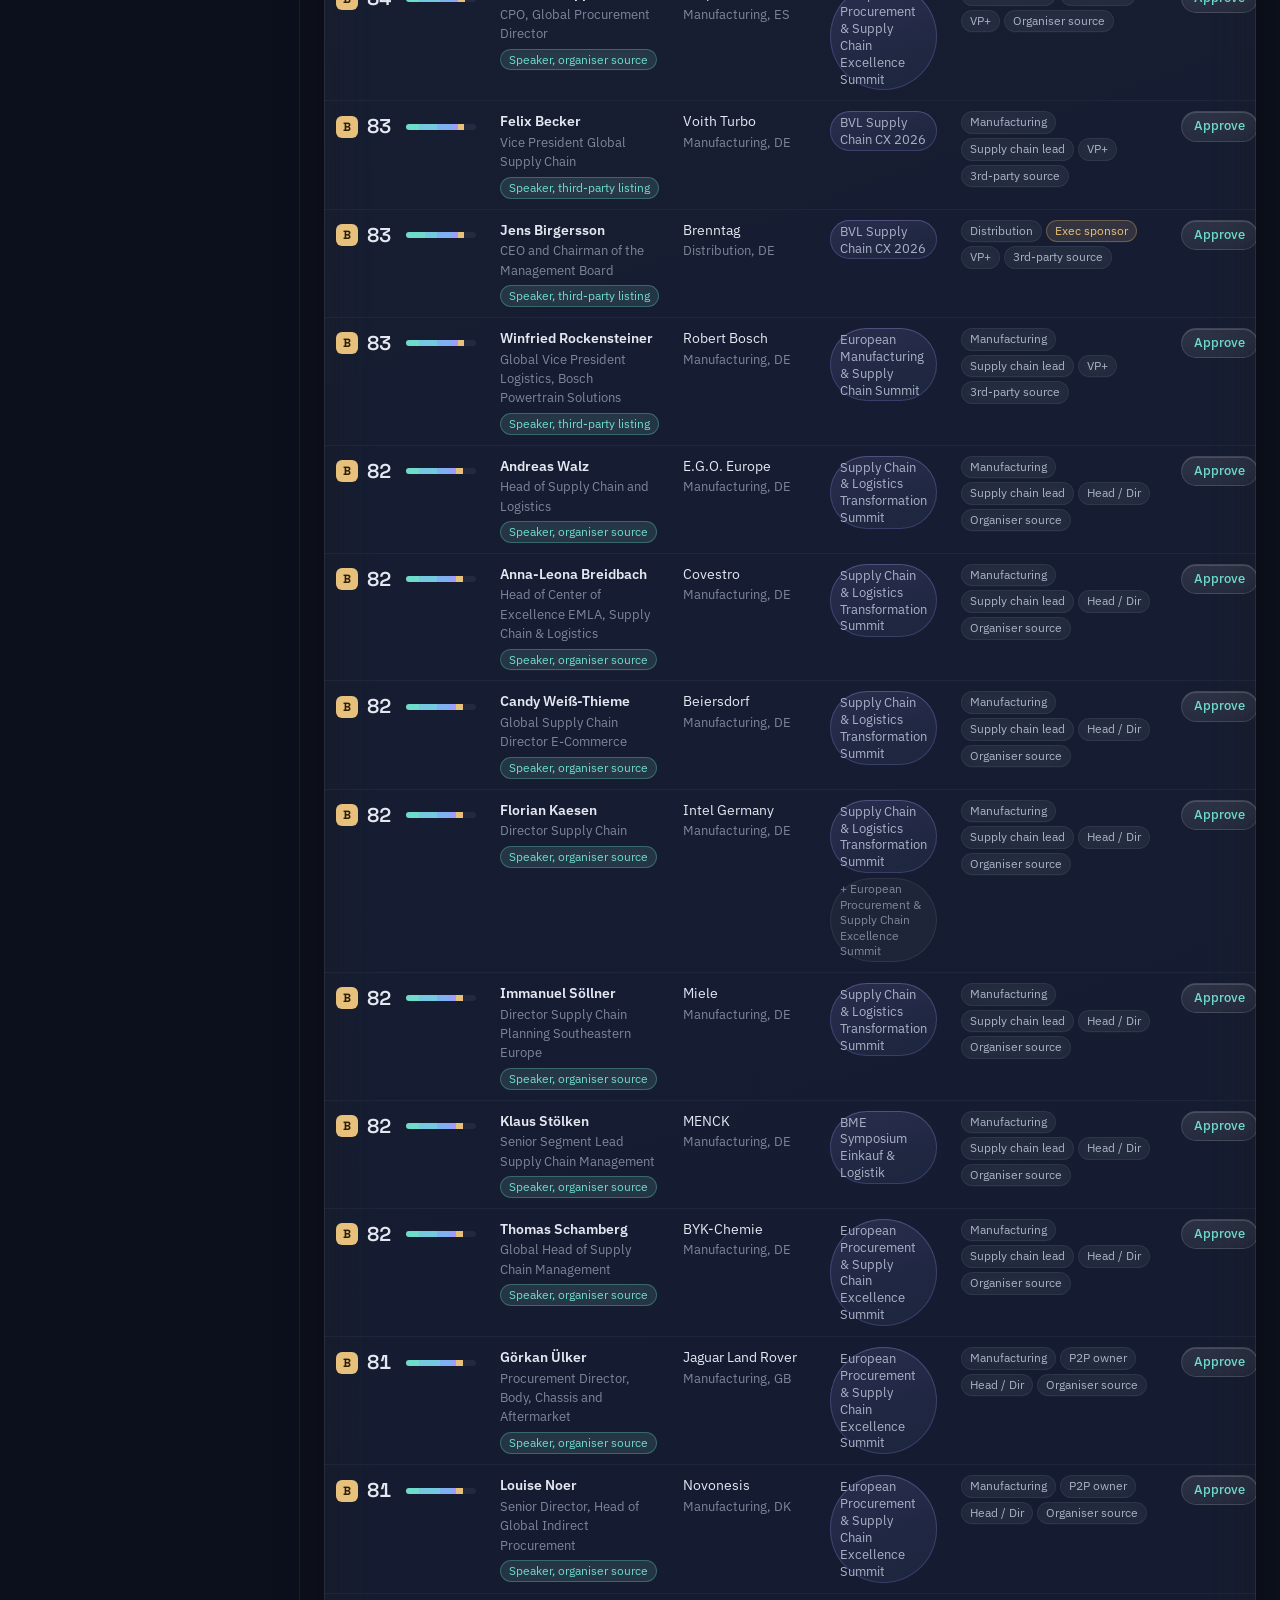
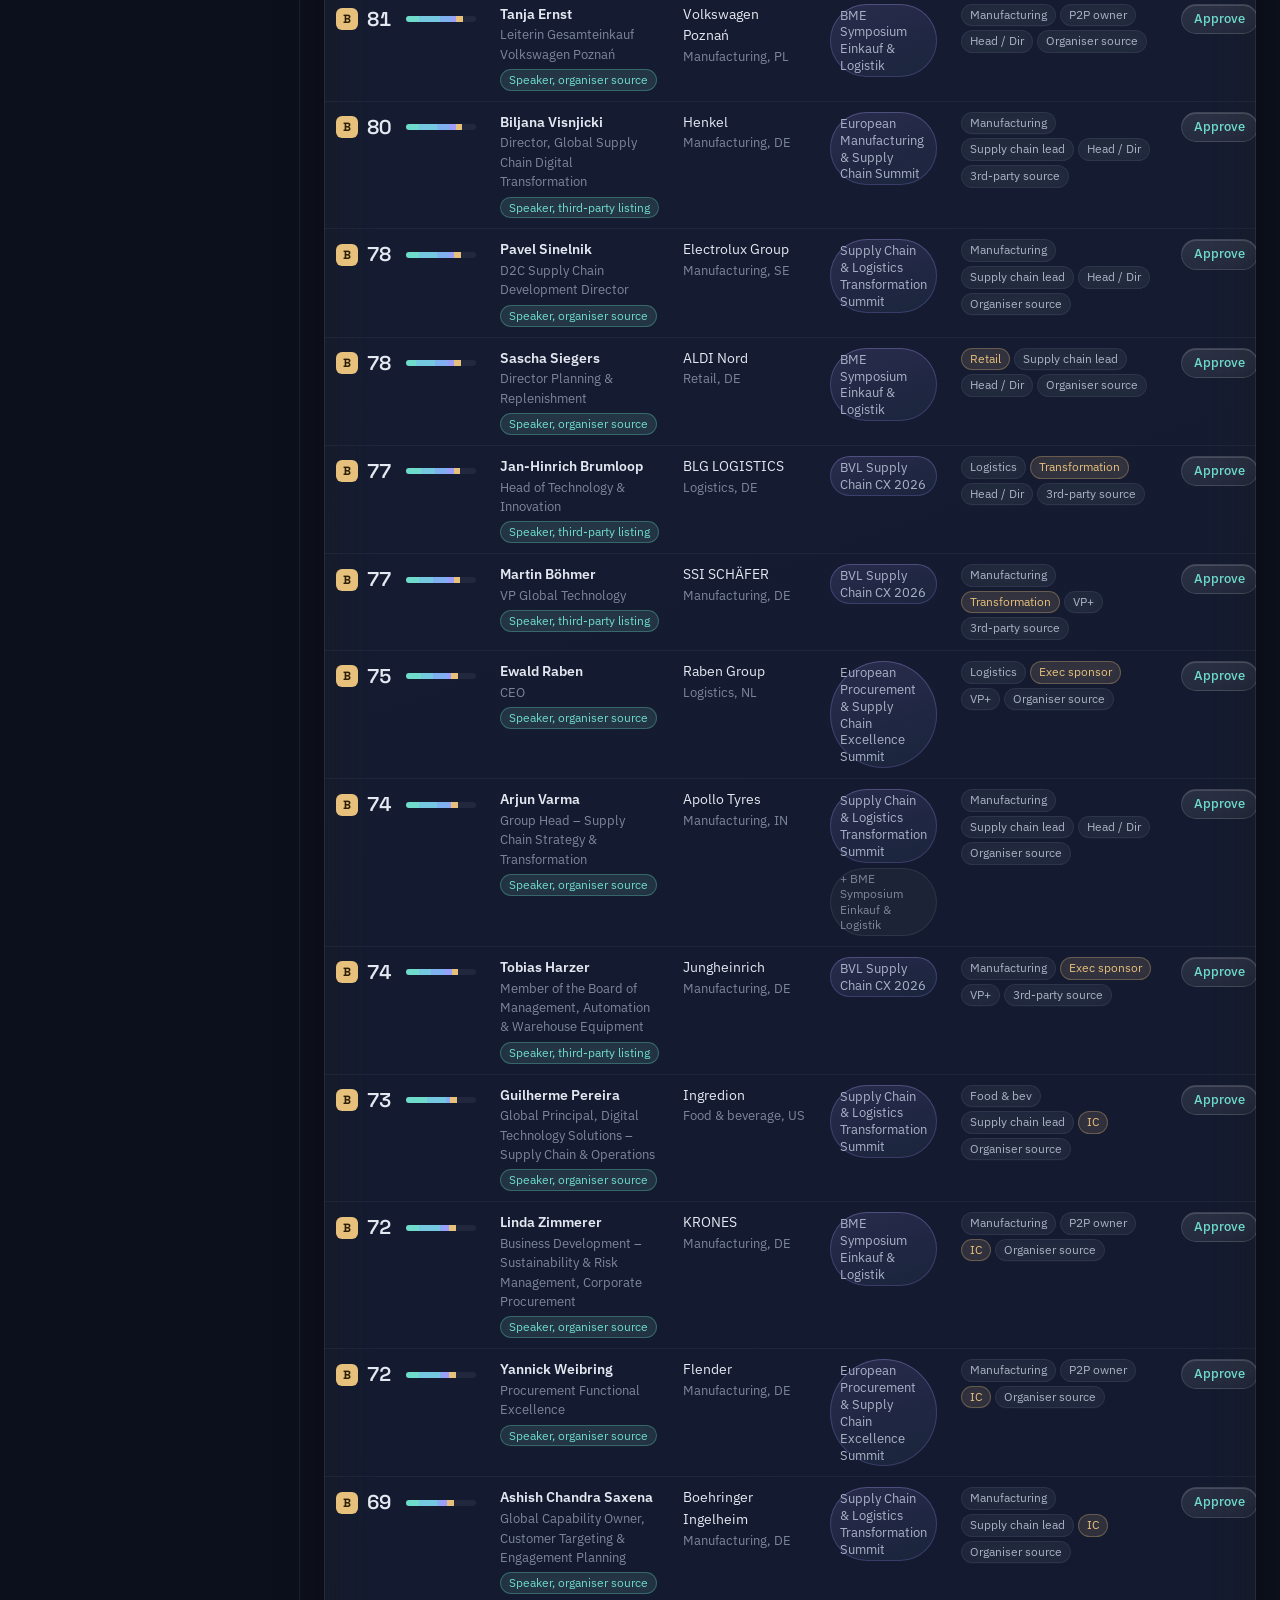
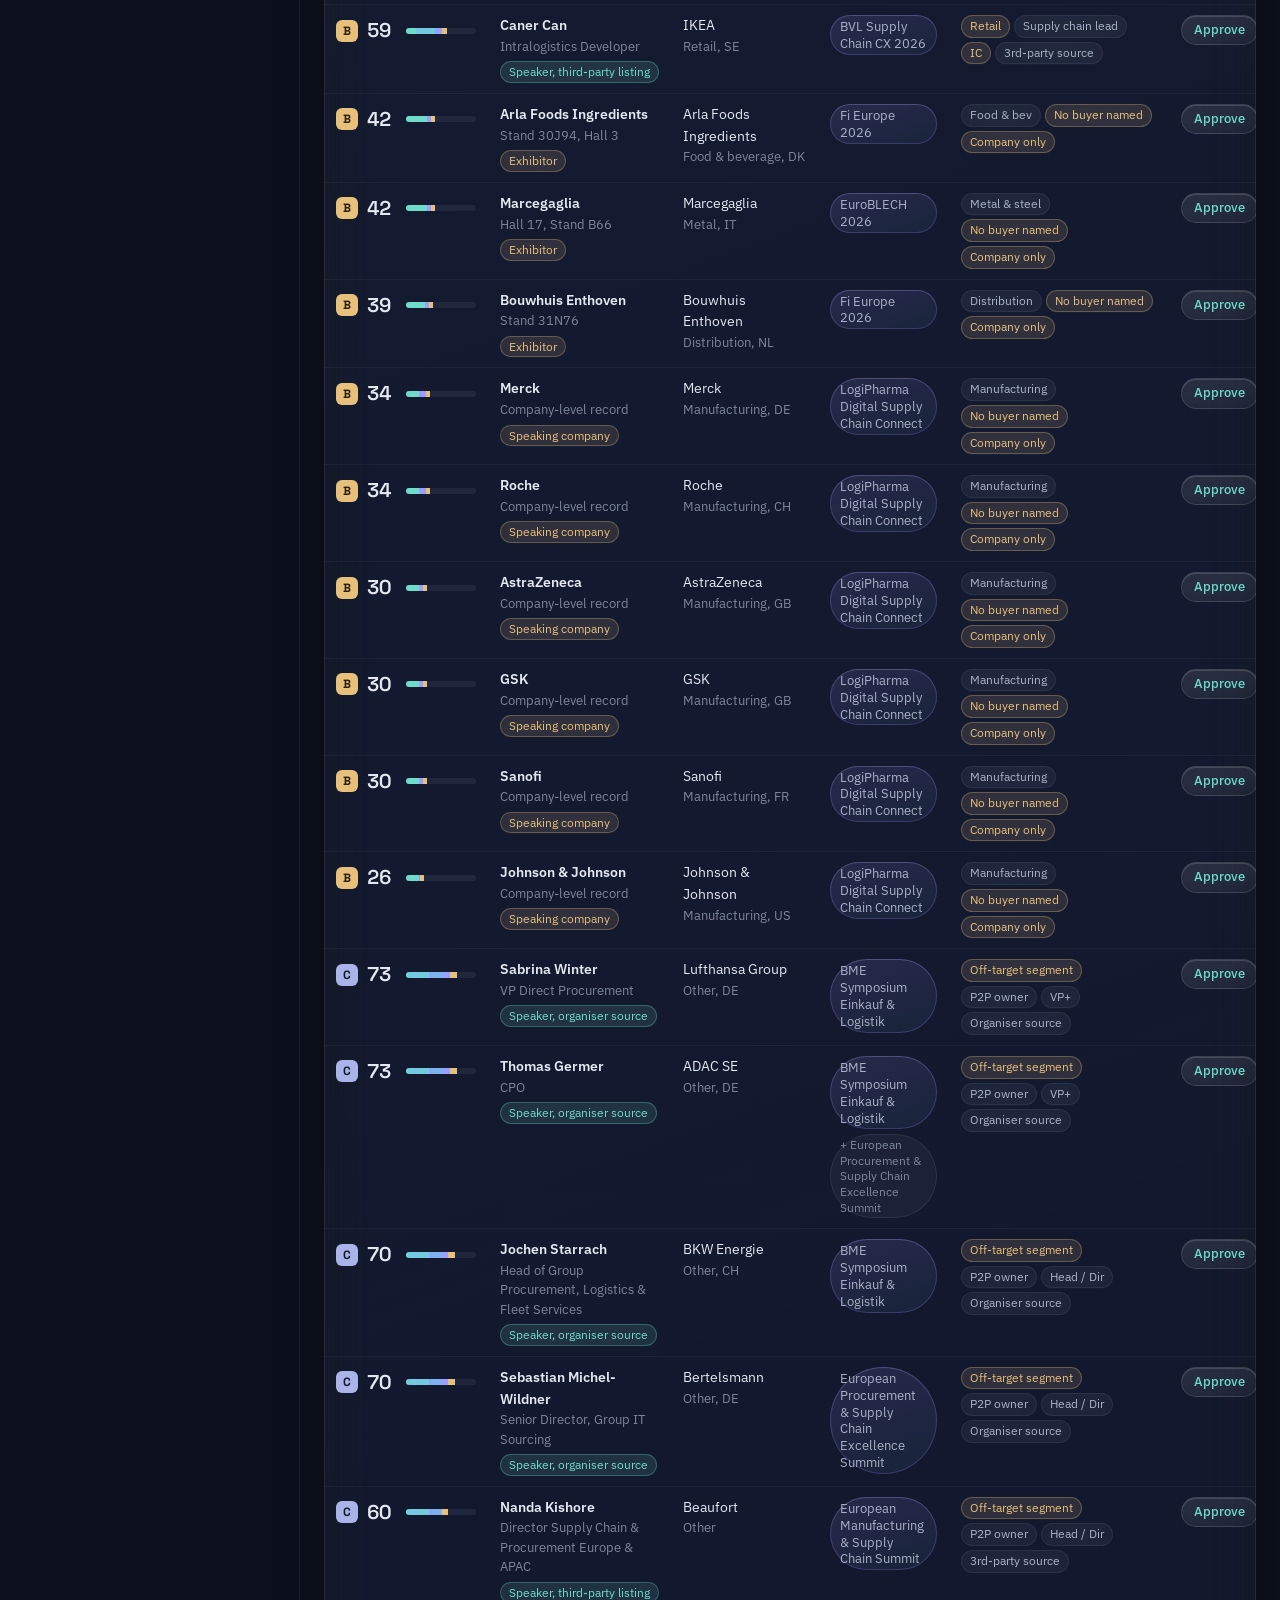
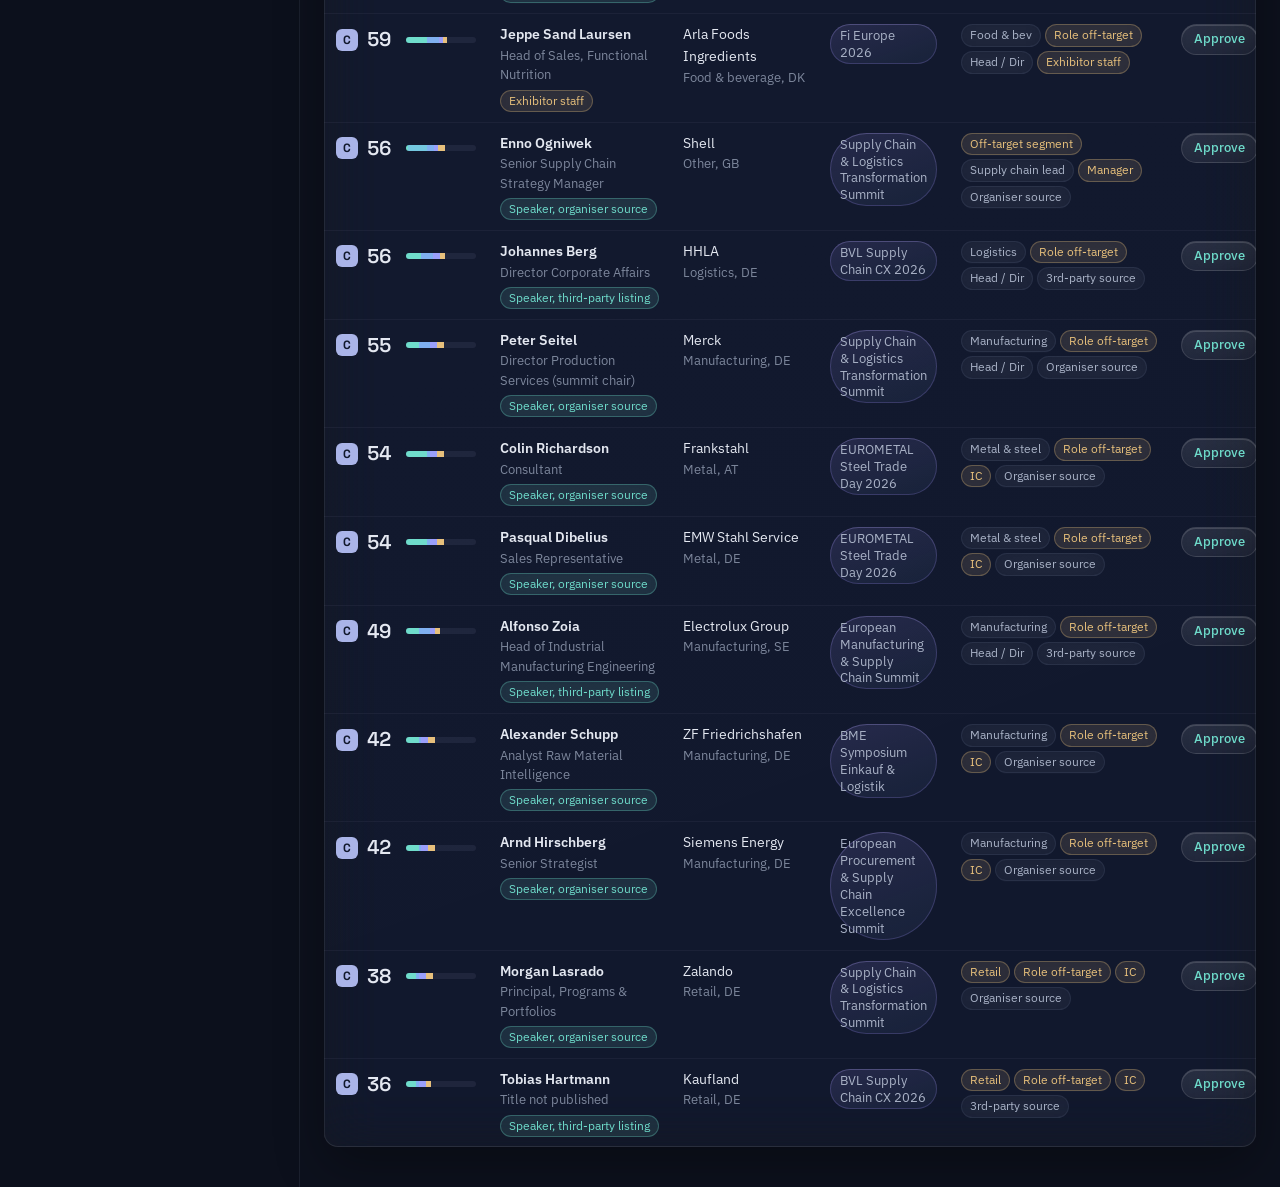
==== commit 42982f51: "Event filter (country, city, date) replaces 'All events'; Excluded tab; compact header with one-line" ====
--- a/index.html
+++ b/index.html
@@ -15,8 +15,9 @@
   <header class="bar">
     <div class="bar-title">
       <h1>Event lead cockpit</h1>
-      <p class="bar-sub">People and companies publicly confirmed at 10 upcoming events, scored against GeneralMind's ICP. Every record links to its source. <a href="evidence.html">Open the evidence table</a></p>
+      <p class="bar-sub" id="barSub">Upcoming events, scored against GeneralMind's ICP. Every record links to its source.</p>
     </div>
+    <a class="btn btn-ghost evidence-link" href="evidence.html">Evidence table</a>
     <div class="bar-actions">
       <span id="crmMode" class="mode" title="HubSpot connection">HubSpot: checking connection</span>
       <button id="pushBtn" class="btn btn-primary" disabled>Push approved to HubSpot</button>
@@ -30,8 +31,23 @@
   <main class="layout">
     <aside class="events" aria-label="Events">
       <div class="events-head">
-        <h2>Events</h2>
-        <button id="allEvents" class="link-btn" aria-pressed="true">All events</button>
+        <h2>Events <span class="count" id="eventCount"></span></h2>
+        <button id="evFilterBtn" class="filter-btn" aria-expanded="false" aria-controls="evFilter">
+          <svg width="14" height="14" viewBox="0 0 16 16" aria-hidden="true"><path d="M2 3h12M4.5 8h7M7 13h2" stroke="currentColor" stroke-width="1.6" stroke-linecap="round"/></svg>
+          Filter<span class="filter-dot" id="evFilterDot" hidden></span>
+        </button>
+      </div>
+      <div class="ev-filter" id="evFilter" hidden>
+        <label>Country<select id="fCountry"></select></label>
+        <label>City<select id="fCity"></select></label>
+        <label>When<select id="fWhen">
+          <option value="all">Any date</option>
+          <option value="30">Next 30 days</option>
+          <option value="90">Next 3 months</option>
+          <option value="2026">Rest of 2026</option>
+          <option value="2027">2027</option>
+        </select></label>
+        <button class="link-btn" id="fClear">Clear filters</button>
       </div>
       <ol id="eventList" class="event-list"></ol>
       <details class="watch">
@@ -54,7 +70,7 @@
         <div class="tabs" role="tablist" aria-label="Record type">
           <button role="tab" class="tab" data-view="leads" aria-selected="true">Leads</button>
           <button role="tab" class="tab" data-view="partners" aria-selected="false">Partners</button>
-          <button role="tab" class="tab" data-view="excluded" aria-selected="false">Filtered out</button>
+          <button role="tab" class="tab" data-view="excluded" aria-selected="false" title="Vendors, consultants, academics and organisers: not buyers, so never pushed to HubSpot">Excluded</button>
         </div>
         <div class="filters">
           <div class="chips" id="tierChips" role="group" aria-label="Tier">
--- a/styles.css
+++ b/styles.css
@@ -163,12 +163,6 @@
 .event-brief dt { color: var(--ink-3); }
 .event-brief dd { margin: 0; max-width: 72ch; }
 
-.summary { display: flex; flex-wrap: wrap; gap: 8px; margin-bottom: 12px; }
-.summary span {
-  color: var(--ink-3); font-size: 13px; padding: 6px 12px; border: 1px solid var(--line);
-  border-radius: 999px; background: var(--surface);
-}
-.summary b { color: var(--ink); font-family: var(--font-display); font-size: 16px; font-weight: 600; margin-right: 5px; }
 
 .rules { margin: 0 0 14px; color: var(--ink-2); }
 .rules summary { cursor: pointer; font-weight: 500; color: var(--violet); width: max-content; }
@@ -314,7 +308,7 @@
 @media (prefers-reduced-motion: reduce) { * { transition: none !important; animation: none !important; } }
 
 /* glass edge: a faint top highlight on raised panels */
-.table-wrap, .event-brief, .rules dl, .summary span, .tabs { position: relative; box-shadow: inset 0 1px 0 rgba(255,255,255,0.05), 0 10px 30px rgba(0,0,0,0.18); }
+.table-wrap, .event-brief, .rules dl, .tabs { position: relative; box-shadow: inset 0 1px 0 rgba(255,255,255,0.05), 0 10px 30px rgba(0,0,0,0.18); }
 .table-wrap { background: rgba(23, 30, 48, 0.58); }
 .score-bar { background: rgba(205,215,255,0.07); }
 @keyframes pulse { 0%, 100% { opacity: 1; } 50% { opacity: .55; } }
@@ -323,3 +317,144 @@
 .chip { transition: opacity .15s, background .15s, border-color .15s; }
 .chip[aria-pressed="false"] { opacity: .6; background: transparent; border-style: dashed; border-color: rgba(205, 215, 255, 0.3); color: var(--ink-2); }
 .chip[aria-pressed="false"]:hover { opacity: .75; }
+
+/* ---------- Liquid glass ---------- */
+:root {
+  --glass: rgba(255, 255, 255, 0.055);
+  --glass-strong: rgba(255, 255, 255, 0.085);
+  --glass-blur: blur(26px) saturate(180%);
+  --glass-edge: inset 0 1px 0 rgba(255, 255, 255, 0.16), inset 0 -1px 0 rgba(255, 255, 255, 0.03), inset 0 0 0 1px rgba(255, 255, 255, 0.07);
+  --glass-shadow: 0 18px 50px rgba(0, 0, 0, 0.32);
+}
+.glass, .table-wrap, .event-brief, .stat-card, .tabs, .rules dl, .drawer, .toast {
+  background: linear-gradient(160deg, var(--glass-strong), var(--glass) 40%, rgba(255,255,255,0.03));
+  backdrop-filter: var(--glass-blur); -webkit-backdrop-filter: var(--glass-blur);
+  border: 0; box-shadow: var(--glass-edge), var(--glass-shadow);
+  position: relative;
+}
+/* specular highlight: the light streak along the top edge */
+.table-wrap::before, .event-brief::before, .stat-card::before, .drawer::before {
+  content: ""; position: absolute; inset: 0; border-radius: inherit; pointer-events: none;
+  background: radial-gradient(120% 60% at 20% -10%, rgba(255,255,255,0.10), transparent 55%);
+}
+.drawer { border-radius: 0; }
+.bar { background: linear-gradient(180deg, rgba(255,255,255,0.06), rgba(255,255,255,0.02)); backdrop-filter: var(--glass-blur); -webkit-backdrop-filter: var(--glass-blur); border-bottom: 0; box-shadow: inset 0 -1px 0 rgba(255,255,255,0.07); }
+.btn, .chip, .mode, .select select, .search input {
+  background: linear-gradient(160deg, rgba(255,255,255,0.09), rgba(255,255,255,0.03));
+  backdrop-filter: blur(16px) saturate(170%); -webkit-backdrop-filter: blur(16px) saturate(170%);
+  border-color: rgba(255,255,255,0.12);
+  box-shadow: inset 0 1px 0 rgba(255,255,255,0.14);
+}
+.btn { border-radius: 999px; padding: 7px 14px; }
+.review .btn { padding: 4px 12px; }
+.btn-primary { border-radius: 999px; box-shadow: inset 0 1px 0 rgba(255,255,255,0.45), 0 8px 30px rgba(140,150,255,0.32); }
+.select select, .search input { border-radius: 999px; padding: 0 14px; }
+.event-item button[aria-current="true"] { background: linear-gradient(160deg, rgba(255,255,255,0.10), rgba(255,255,255,0.03)); border-color: rgba(255,255,255,0.14); box-shadow: inset 0 1px 0 rgba(255,255,255,0.16), inset 3px 0 0 var(--violet), 0 10px 30px rgba(0,0,0,0.25); }
+.tag, .ev { backdrop-filter: blur(10px); -webkit-backdrop-filter: blur(10px); }
+
+/* ---------- summary cards ---------- */
+.summary { display: grid; grid-template-columns: repeat(2, minmax(0, 1fr)); gap: 12px; margin-bottom: 14px; }
+.stat-card { border-radius: var(--radius-m); padding: 14px 16px; overflow: hidden; }
+.stat-head { display: flex; align-items: baseline; gap: 8px; }
+.stat-total { font-family: var(--font-display); font-size: 30px; font-weight: 600; line-height: 1; }
+.stat-total small { font-size: 16px; color: var(--ink-3); font-weight: 500; }
+.stat-label { color: var(--ink-2); font-weight: 500; }
+.stat-hint { margin-left: auto; color: var(--ink-3); font-size: 12px; }
+.stack { display: flex; height: 8px; margin: 12px 0 10px; border-radius: 999px; overflow: hidden; background: rgba(255,255,255,0.06); gap: 2px; }
+.seg { display: block; height: 100%; border-radius: 999px; animation: fill .8s cubic-bezier(.2,.7,.2,1) both; transform-origin: left; }
+.seg-A, .dot-A { background: var(--grad); }
+.seg-B, .dot-B { background: var(--amber); }
+.seg-C, .dot-C { background: #aab4e8; }
+.seg-pending, .dot-pending { background: rgba(205,215,255,0.28); }
+.seg-approved, .dot-approved { background: var(--cyan); }
+.seg-synced, .dot-synced { background: var(--violet); }
+.seg-rejected, .dot-rejected { background: var(--rose); }
+.stat-parts { display: flex; flex-wrap: wrap; align-items: center; gap: 6px 10px; color: var(--ink-2); font-size: 13px; }
+.stat-parts b { color: var(--ink); font-family: var(--font-display); font-weight: 600; font-size: 15px; margin-right: 2px; }
+.stat-parts .op { color: var(--ink-3); }
+.dot { display: inline-block; width: 8px; height: 8px; border-radius: 50%; margin-right: 6px; vertical-align: 1px; }
+
+/* ---------- event pill ---------- */
+.event-pill {
+  display: inline-block; max-width: 100%; padding: 3px 10px; border-radius: 999px; font-size: 12.5px; line-height: 1.35;
+  color: var(--ink-2); background: linear-gradient(160deg, rgba(165,148,255,0.14), rgba(127,184,240,0.06));
+  box-shadow: inset 0 0 0 1px rgba(165,148,255,0.22), inset 0 1px 0 rgba(255,255,255,0.08);
+}
+.event-pill.also { margin-top: 5px; font-size: 11.5px; color: var(--ink-3); background: rgba(255,255,255,0.04); box-shadow: inset 0 0 0 1px rgba(255,255,255,0.08); }
+.col-event { width: 190px; }
+@media (max-width: 820px) { .summary { grid-template-columns: 1fr; } }
+.drawer { position: sticky; top: 86px; }
+@media (max-width: 1180px) { .layout.has-drawer .drawer { position: fixed; top: 0; } }
+.toast { position: fixed; }
+
+/* ---------- phone fixes ---------- */
+@media (max-width: 1180px) {
+  .layout.has-drawer .drawer { background: rgba(18, 23, 39, 0.97); backdrop-filter: blur(30px) saturate(160%); -webkit-backdrop-filter: blur(30px) saturate(160%); }
+}
+@media (max-width: 820px) {
+  .layout.has-drawer .drawer { width: 100vw; padding: 18px 16px 40px; }
+  .event-item { flex: 0 0 250px; }
+  .event-item button { grid-template-columns: 46px 1fr; padding: 10px; }
+  .event-yield { flex-wrap: nowrap; white-space: nowrap; }
+  .yield-bar { width: 56px; }
+  .filters { display: grid; grid-template-columns: auto 1fr; }
+  .search { grid-column: 1 / -1; }
+  .stat-total { font-size: 26px; }
+}
+
+.btn-approve[aria-pressed="true"] { background: linear-gradient(135deg, rgba(111,220,203,0.30), rgba(111,220,203,0.16)); border-color: var(--cyan); color: #dffaf5; }
+@media (max-width: 820px) {
+  .bar-actions {
+    position: fixed; left: 0; right: 0; bottom: 0; z-index: 35; margin: 0;
+    padding: 10px 16px calc(10px + env(safe-area-inset-bottom));
+    background: rgba(16, 21, 36, 0.88); backdrop-filter: blur(24px) saturate(170%); -webkit-backdrop-filter: blur(24px) saturate(170%);
+    box-shadow: inset 0 1px 0 rgba(255,255,255,0.10), 0 -10px 30px rgba(0,0,0,0.35);
+    flex-wrap: nowrap;
+  }
+  .bar-actions .mode { font-size: 12px; padding: 6px 10px; }
+  .bar-actions .btn-primary { flex: 1; }
+  body { padding-bottom: 76px; }
+  .toast { bottom: 84px; }
+}
+@media (max-width: 820px) {
+  /* backdrop-filter on the bar would trap the fixed push bar inside it */
+  .bar { backdrop-filter: none; -webkit-backdrop-filter: none; background: rgba(16, 21, 36, 0.6); }
+}
+@media (max-width: 820px) { .bar-actions .mode { max-width: 44%; overflow: hidden; text-overflow: ellipsis; } }
+
+/* ---------- header layout ---------- */
+.bar { display: grid; grid-template-columns: minmax(0, 1fr) auto auto; align-items: center; gap: 12px 16px; }
+.bar-sub { margin-top: 4px; font-size: 13.5px; color: var(--ink-3); letter-spacing: 0.01em; }
+.btn-ghost { text-decoration: none; color: var(--ink-2); font-size: 13px; }
+.btn-ghost:hover { color: var(--ink); }
+
+/* ---------- events filter ---------- */
+.events-head { align-items: center; }
+.events-head .count { font-family: var(--font); font-size: 12px; font-weight: 500; color: var(--ink-3); margin-left: 6px; padding: 1px 8px; border-radius: 999px; background: rgba(255,255,255,0.06); vertical-align: 2px; }
+.filter-btn {
+  position: relative; display: inline-flex; align-items: center; gap: 6px; cursor: pointer;
+  padding: 5px 12px; border-radius: 999px; font-size: 13px; font-weight: 500; color: var(--ink-2);
+  border: 1px solid rgba(255,255,255,0.12);
+  background: linear-gradient(160deg, rgba(255,255,255,0.09), rgba(255,255,255,0.03));
+  backdrop-filter: blur(16px) saturate(170%); -webkit-backdrop-filter: blur(16px) saturate(170%);
+  box-shadow: inset 0 1px 0 rgba(255,255,255,0.14);
+}
+.filter-btn:hover, .filter-btn[aria-expanded="true"] { color: var(--ink); border-color: rgba(165,148,255,0.45); }
+.filter-dot { position: absolute; top: -2px; right: -2px; width: 8px; height: 8px; border-radius: 50%; background: var(--violet); box-shadow: 0 0 8px var(--violet); }
+.ev-filter {
+  display: grid; gap: 10px; margin: 0 14px 12px; padding: 12px; border-radius: var(--radius-m);
+  background: linear-gradient(160deg, rgba(255,255,255,0.08), rgba(255,255,255,0.03));
+  backdrop-filter: var(--glass-blur); -webkit-backdrop-filter: var(--glass-blur);
+  box-shadow: var(--glass-edge);
+}
+.ev-filter[hidden] { display: none; }
+.ev-filter label { display: grid; gap: 4px; font-size: 12px; color: var(--ink-3); }
+.ev-filter select { height: 32px; border-radius: 999px; padding: 0 12px; border: 1px solid rgba(255,255,255,0.12); background: rgba(255,255,255,0.05); color: var(--ink); }
+.ev-filter .link-btn { justify-self: start; font-size: 13px; color: var(--violet); }
+.ev-empty { padding: 12px 10px; color: var(--ink-3); font-size: 13px; list-style: none; }
+@media (max-width: 820px) {
+  .bar { grid-template-columns: 1fr auto; }
+  .evidence-link { justify-self: end; }
+  .ev-filter { grid-template-columns: 1fr 1fr; margin: 0 16px 12px; }
+  .ev-filter label:nth-child(3), .ev-filter .link-btn { grid-column: 1 / -1; }
+}
